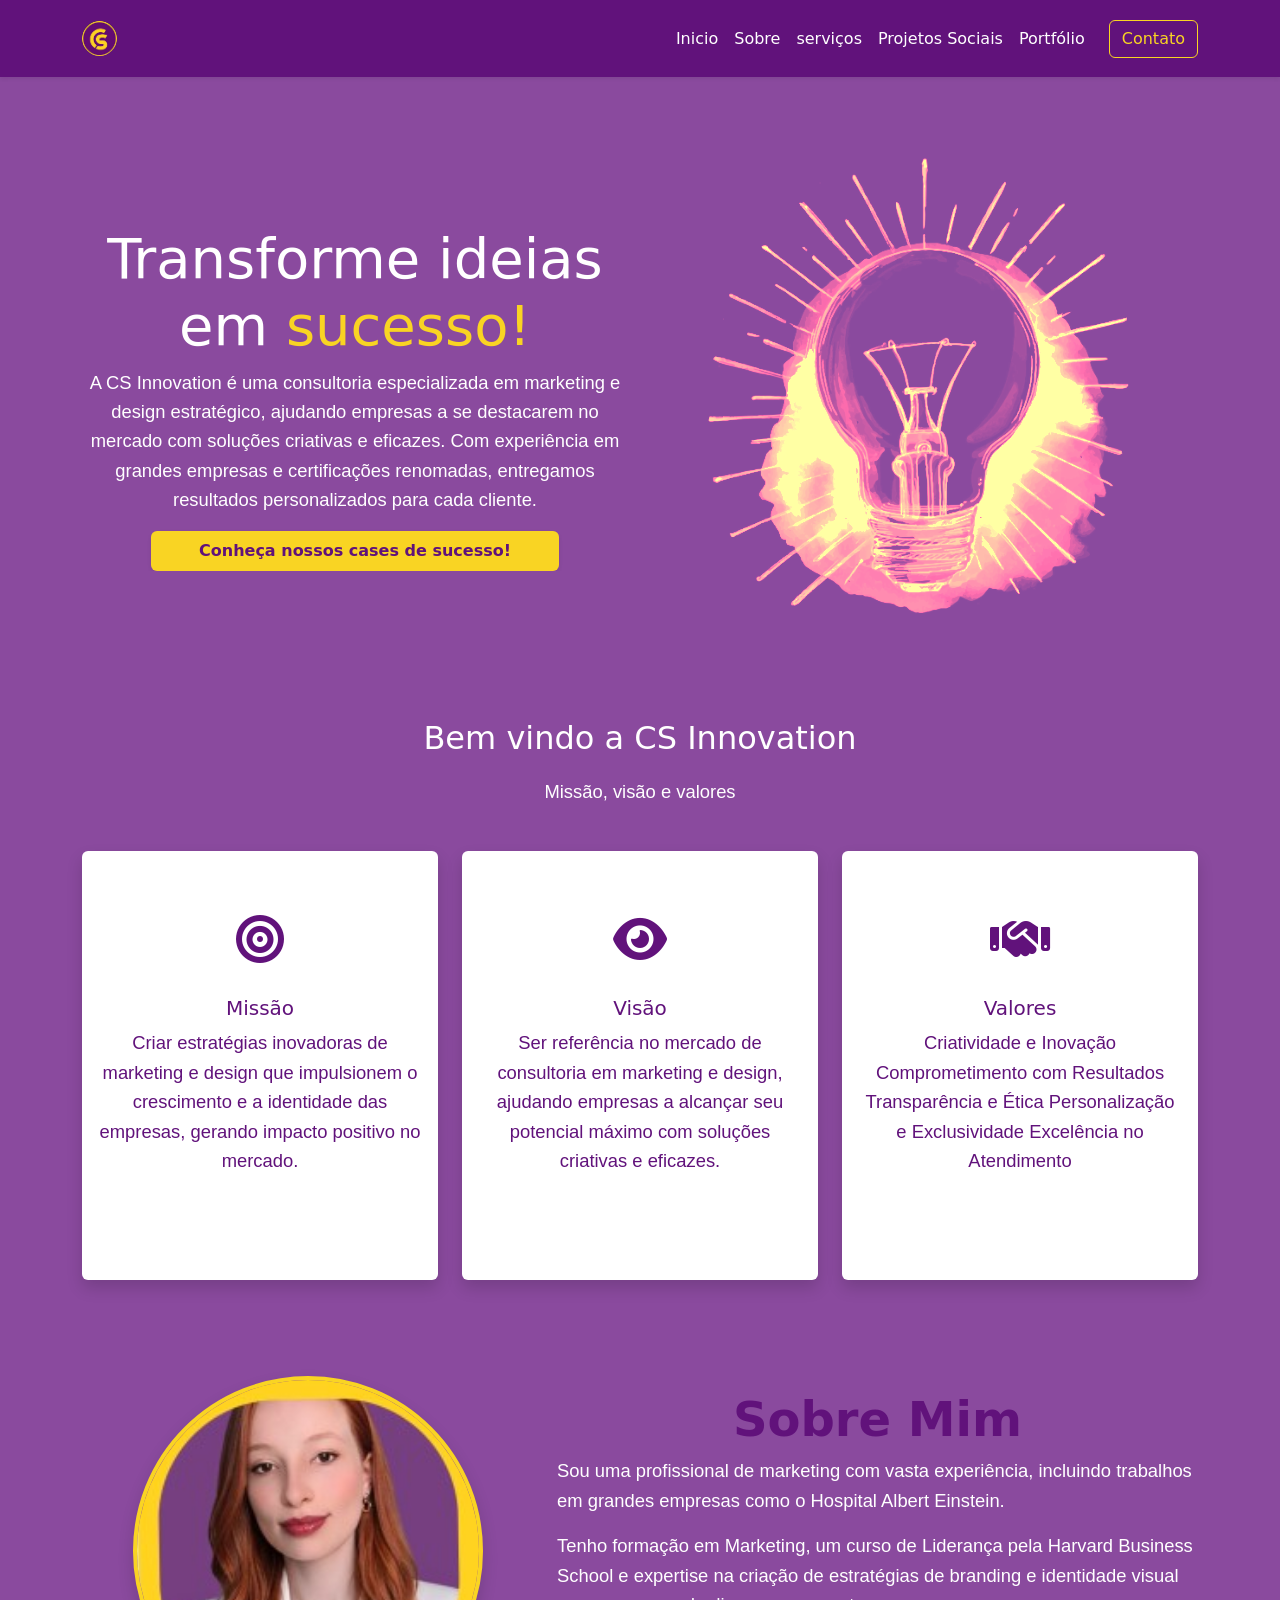
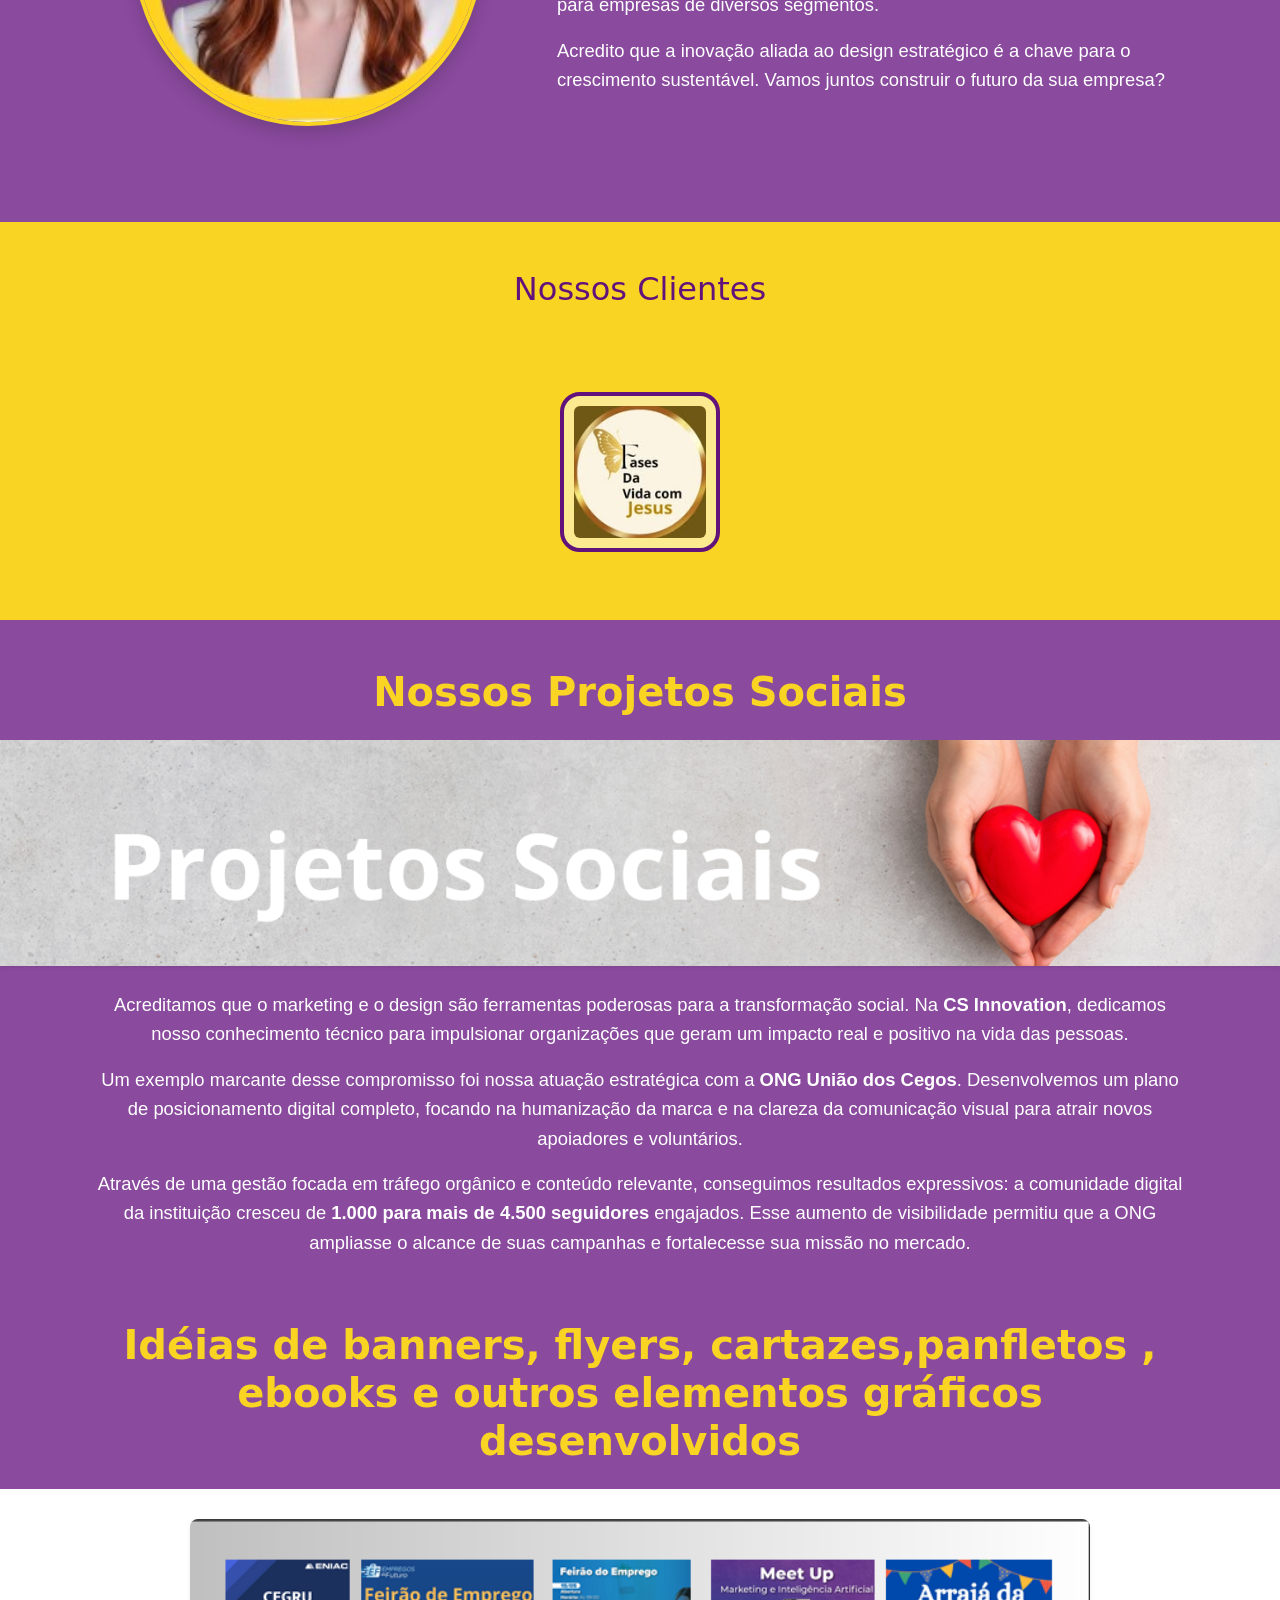
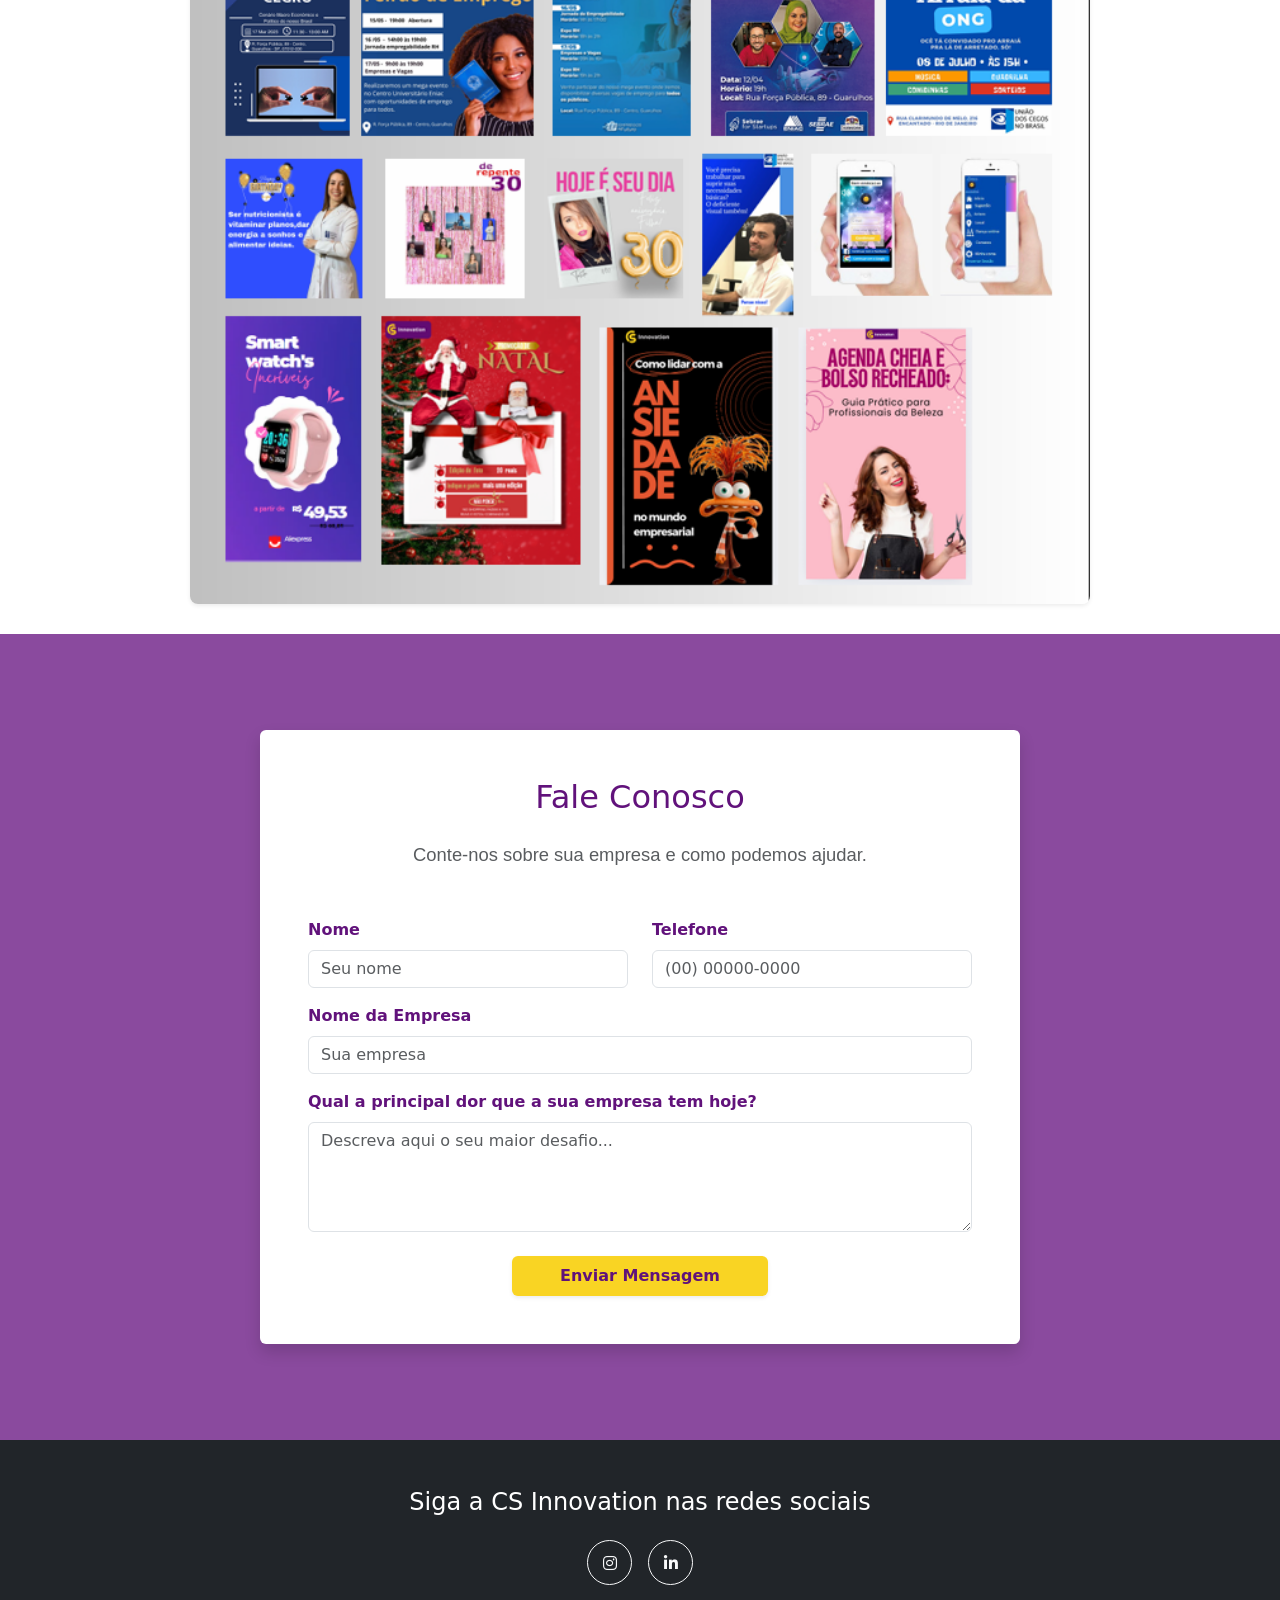
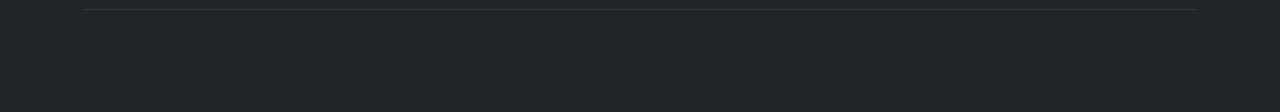
==== index.html @ ba91995a "Add files via upload" ====
<!DOCTYPE html>
<html lang="pt-br">
<head>
    <!-- Configurações básicas e importação de fontes/estilos -->
    <meta charset="UTF-8">
    <meta name="viewport" content="width=device-width, initial-scale=1.0">
    <title>Document</title>

    <!-- Bibliotecas externas: Font Awesome e Bootstrap -->
    <link rel="stylesheet" href="https://cdnjs.cloudflare.com/ajax/libs/font-awesome/6.4.2/css/all.min.css">
    <link href="https://cdn.jsdelivr.net/npm/bootstrap@5.0.2/dist/css/bootstrap.min.css" rel="stylesheet" >
    <!-- Arquivo de estilos personalizado -->
    <link rel="stylesheet" href="CSS/style.css">
</head>
<body>
    
    <!-- Cabeçalho: Menu de Navegação -->
    <nav class="navbar navbar-expand-lg p-3 shadow-sm mb-5">
        <div class="container">
            <!-- Logotipo da empresa -->
            <a href="#" class="navbar-brand">
                <img src="img/CS.jpg" alt="logo" height="35"> 
            </a>

             <!-- Botão de expandir menu no mobile (ícone hamburguer) -->
             <button class="navbar-toggler shadow-none" type="button"
                data-bs-toggle="collapse" data-bs-target="#navbarNav"
                aria-controls="navbarNav" aria-expanded="false"> 
                <span class="navbar-toggler-icon"></span>
            </button>

            <!-- Links e botões internos da navbar -->
            <div class="collapse navbar-collapse" id="navbarNav">
                <ul class="navbar-nav ms-auto menu-principal text-center">
                    <li class="nav-item"> 
                        <a class="nav-link" href="#inicio">Inicio</a>
                    </li>

                    <li class="nav-item"> 
                        <a class="nav-link" href="#sobre">Sobre</a>
                    </li>

                    <li class="nav-item"> 
                        <a class="nav-link" href="#servicos">serviços</a>
                    </li>

                    <li class="nav-item"> 
                        <a class="nav-link" href="#projetos">Projetos Sociais</a>
                    </li>

                    <li class="nav-item"> 
                        <a class="nav-link" href="#criativos">Portfólio</a>
                    </li>
                </ul>

                <!-- Link de contato atualizado para apontar para a nova seção -->
                <a href="#contato" class="btn btn-contact text-decoration-none">
                    Contato
                </a>

            </div>


        </div>

    </nav>
    
    <!-- Seção Principal (Hero/Slideshow) -->
    <div id="inicio" class="container slideshow mb-5">
        <div class="row row-cols-1 row-cols-md-2 align-items-center">
            
            <!-- Lado Esquerdo: Textos e Chamada (CTA) -->
            <div class="col overflow-hidden">
                <span class="d-block w-100 h-50">
                    <!-- Centralizando o título principal no desktop -->
                    <h2 class="display-4 text-center">Transforme ideias em 
                        <span class="text-sucess"><b>sucesso</b>!</span></h2>
                </span>

            <span class="d-block w-100 h-50">
                <!-- Descrição da empresa -->
                <p>
                    A CS Innovation é uma consultoria especializada em marketing e design estratégico, ajudando empresas a
                    se destacarem no mercado com soluções criativas e eficazes. Com experiência em 
                    grandes empresas e certificações renomadas, entregamos resultados personalizados para cada cliente.
                </p>

                <!-- Botão de ação ajustado em tamanho e vinculado à seção de clientes/cases -->
                <a href="#clientes" class="btn btn-cases px-5 py-2 shadow-sm text-decoration-none">
                    Conheça nossos cases de sucesso!
                </a>                
            </span>
        </div>

        <!-- Lado Direito: Imagem de Destaque -->
        <div class="col">
            <img src="img/7946.jpg" alt="lampada" class="img-fluid img-hero">
        </div>

        </div>

    </div>

    <div id="servicos" class="container services">
        <h2 class="text-center my-4 mt-5">Bem vindo a CS Innovation</h2>
        <p class="display-6 text-center mb-5">
            Missão, visão e valores
        </p>

         <!-- Seção missão, visão valores -->
        <div class="row row-cols-1 row-cols-md-3 g-4">
        <div class="col">
                <div class="card h-100 border-0 shadow py-5">
                    <div class="text-center p-3">
                        <i class="fas fa-bullseye fa-3x text-brand-purple"></i> <!-- Ícone para Missão -->
                    </div>
                    <div class="card-body">
                        <h5 class="card-title text-center">Missão</h5>
                        <p class="card-text text-center">Criar estratégias inovadoras de marketing 
                            e design que impulsionem o crescimento e a identidade das empresas,
                             gerando impacto positivo no mercado.
                        </p>
                        <br>
                        

                </div>
            </div>            
        </div>
        <div class="col">
                <div class="card h-100 border-0 shadow py-5">
                    <div class="text-center p-3">
                        <i class="fas fa-eye fa-3x text-brand-purple"></i> <!-- Ícone para Visão -->
                    </div>
                    <div class="card-body">
                        <h5 class="card-title text-center">Visão</h5>
                        <p class="card-text text-center">Ser referência no mercado de consultoria em marketing e design,
                             ajudando empresas a alcançar seu potencial máximo com soluções criativas e eficazes.
                        </p>

                </div>
            </div>            
        </div>
        <div class="col">
                <div class="card h-100 border-0 shadow py-5">
                    <div class="text-center p-3">
                        <i class="fas fa-handshake fa-3x text-brand-purple"></i> <!-- Ícone para Valores -->
                    </div>
                    <div class="card-body">
                        <h5 class="card-title text-center">Valores</h5>
                        <p class="card-text text-center">Criatividade e Inovação
                             Comprometimento com Resultados 
                            Transparência e Ética 
                            Personalização e Exclusividade Excelência no Atendimento
                        </p>

                </div>
            </div>
        </div>
        </div> <!-- Fechamento correto da row de serviços -->
    </div> <!-- Fechamento correto do container de serviços -->

    <!-- Seção Sobre Mim: Apresentação da fundadora antes do carrossel -->
    <div id="sobre" class="container my-5 py-5">
        <div class="row align-items-center">
            <div class="col-md-5 text-center mb-4 mb-md-0">
                <!-- Foto com borda arredondada e amarela conforme identidade visual -->
                <img src="img/cassi.png" alt="Fundadora" class="img-fluid rounded-circle border border-4 border-brand-yellow shadow" style="width: 350px; height: 350px; object-fit: cover;">
            </div>
            <div class="col-md-7">
                <!-- Centralizando o título da seção Sobre Mim -->
                <h2 class="text-brand-purple display-5 fw-bold text-center">Sobre Mim</h2>
                <p>
                    Sou uma profissional de marketing com vasta
                    experiência, incluindo trabalhos em grandes
                    empresas como o Hospital Albert Einstein.
                </p>
                <p>
                    Tenho formação em Marketing, um curso de Liderança pela
                    Harvard Business School e expertise na criação de
                    estratégias de branding e identidade visual para
                    empresas de diversos segmentos.

                </p>
                <p>
                    Acredito que a inovação aliada ao design estratégico é a chave para o crescimento sustentável. 
                    Vamos juntos construir o futuro da sua empresa?
                </p>
            </div>
        </div>
    </div>

        <!-- Adicionado ID 'clientes' para permitir a ancoragem vinda do botão hero -->
        <div id="clientes" class="container-fluid bg-brand-yellow my-5 p-5">
            <div class="container companies">  
                <h2 class=" text-center text-brand-purple mb-5 pb-3">Nossos Clientes
                </h2>

                <div class="imagens">
                    <div class="img-item">
                        <img src="img/skygames.png" alt="Sky Games" class="mx-auto d-block"> 
                    </div>

                <div class="img-item">
                        <img src="img/fvj.png" alt="Fases da vida com Jesus" class="mx-auto d-block"> 
                    </div>

                <div class="img-item">
                        <img src="img/gw.png" alt="GW" class="mx-auto d-block"> 
                    </div>

                </div>

            </div>
        </div> <!-- Fechamento do container-fluid bg-primary -->

    <!-- Seção Projetos Sociais: Imagem centralizada ocupando toda a largura da seção -->
    <section id="projetos" class="container-fluid p-0 my-5">
        <!-- Adicionado text-center ao container para centralizar o título d-inline-block -->
        <div class="container text-center">
            <!-- Título centralizado em amarelo conforme identidade visual -->
            <h2 class="text-center text-sucess display-6 fw-bold mb-4">Nossos Projetos Sociais</h2>
        </div>
        <div class="w-100 overflow-hidden text-center">
            <!-- Espaço para inserir a imagem do projeto social -->
            <img src="img/social.png" alt="Impacto Social CS Innovation" class="full-width-img shadow-sm mb-4">
            
            <!-- Container para centralizar e dar margem ao texto expandido -->
            <div class="container px-4">
                <p>
                    Acreditamos que o marketing e o design são ferramentas poderosas para a transformação social. Na <strong>CS Innovation</strong>, dedicamos nosso conhecimento técnico para impulsionar organizações que geram um impacto real e positivo na vida das pessoas.
                </p>
                <p>
                    Um exemplo marcante desse compromisso foi nossa atuação estratégica com a <strong>ONG União dos Cegos</strong>. Desenvolvemos um plano de posicionamento digital completo, focando na humanização da marca e na clareza da comunicação visual para atrair novos apoiadores e voluntários.
                </p>
                <p>
                    Através de uma gestão focada em tráfego orgânico e conteúdo relevante, conseguimos resultados expressivos: a comunidade digital da instituição cresceu de <strong>1.000 para mais de 4.500 seguidores</strong> engajados. Esse aumento de visibilidade permitiu que a ONG ampliasse o alcance de suas campanhas e fortalecesse sua missão no mercado.
                </p>
            </div>
        </div>
    </section>

    <!-- Seção Materiais Criativos: Banners, Flyers e Ebooks em largura total -->
    <section id="criativos" class="container-fluid p-0 my-5">
        <!-- Alterado de text-end para text-center para centralizar o título da seção -->
        <div class="container text-center">
            <!-- Removido o fundo e alterada a cor das letras para amarelo da marca -->
            <h4 class="text-center text-sucess display-6 fw-bold mb-4">
                Idéias de banners, flyers, cartazes,panfletos , ebooks e outros elementos gráficos desenvolvidos

            </h4>
        </div>
        <!-- Container com fundo colorido para harmonizar com a imagem reduzida -->
        <div class="flyer-section-bg">
            <div class="container text-center">
                <!-- Imagem com classe específica para controle de qualidade -->
                <img src="img/flyers.png" alt="Nossas criações de design" class="img-flyer shadow-sm">
            </div>
        </div>
    </section>


    <!-- Seção de Contato: Formulário para diagnóstico da empresa -->
    <div id="contato" class="container my-5 py-5">
        <div class="row justify-content-center">
            <div class="col-md-8 bg-white p-5 rounded shadow">
                <h2 class="text-center text-brand-purple mb-4">Fale Conosco</h2>
                <p class="text-center text-muted mb-5">Conte-nos sobre sua empresa e como podemos ajudar.</p>
                <form id="contactForm">
                    <div class="row mb-3">
                        <div class="col-md-6">
                            <label class="form-label text-brand-purple fw-bold">Nome</label>
                            <input type="text" id="nome" class="form-control" placeholder="Seu nome" required>
                        </div>
                        <div class="col-md-6">
                            <label class="form-label text-brand-purple fw-bold">Telefone</label>
                            <input type="tel" id="telefone" class="form-control" placeholder="(00) 00000-0000" required>
                        </div>
                    </div>
                    <div class="mb-3">
                        <label class="form-label text-brand-purple fw-bold">Nome da Empresa</label>
                        <input type="text" id="empresa" class="form-control" placeholder="Sua empresa" required>
                    </div>
                    <div class="mb-4">
                        <label class="form-label text-brand-purple fw-bold">Qual a principal dor que a sua empresa tem hoje?</label>
                        <textarea id="dor" class="form-control" rows="4" placeholder="Descreva aqui o seu maior desafio..."></textarea>
                    </div>
                    <div class="text-center">
                        <button type="submit" class="btn btn-cases px-5 py-2 shadow-sm">Enviar Mensagem</button>
                    </div>
                </form>
            </div>
        </div>
    </div>

    <!-- Rodapé: fundo preto, letras brancas e botões sociais -->
    <footer class="bg-dark text-white py-5">
        <div class="container text-center">
            <h4 class="mb-4">Siga a CS Innovation nas redes sociais</h4>
            <div class="d-flex justify-content-center gap-3 mb-4">
                <!-- Botões sociais: Instagram, Facebook e LinkedIn -->
                <a href="https://www.instagram.com/csinnovation_/" class="btn btn-outline-light rounded-circle social-btn"><i class="fab fa-instagram"></i></a>
                <a href="https://www.linkedin.com/company/cs-innovation/posts/?feedView=all" class="btn btn-outline-light rounded-circle social-btn"><i class="fab fa-linkedin-in"></i></a>
            </div>
            <hr class="my-4 border-secondary">
            <p class="mb-0 text-muted small">&copy; 2024 CS Innovation. Todos os direitos reservados.</p>
        </div>
    </footer>


    <!-- Importação de scripts JavaScript -->
    <script src="jquery.js"> </script>
    <script src="https://cdn.jsdelivr.net/npm/bootstrap@5.0.2/dist/js/bootstrap.bundle.min.js" ></script>
    <script src="Scripts/script.js"></script>
</body>
</html>
---- CSS/style.css ----
.slideshow .col:first-child>span >*{
    opacity: 0;
}

.slideshow .col:first-child>span:first-child>*{
    animation: fadeText .5s ease 0.3s forwards;
}

.slideshow .col:first-child>span:nth-child(2)>*{
    animation: fadeText .5s ease 1.2s forwards;
}

.slideshow .col:first-child>span{
    position: relative;
    overflow: hidden;
    text-align: center;
}

.slideshow .col:first-child > span:first-child::before{
    animation: flash 1s ease 0s forwards;
}

.slideshow .col:first-child > span:nth-child(2)::before{
    animation: flash 1s ease 1s forwards;
}

.slideshow .col:first-child > span::before{
    content: "";
    width: 100%;
    height: 91px;
    position: absolute;
    top: 0;
    left: 0;
    z-index: 1;
    }

    .slideshow .col:last-child img{
        position: relative;
        top: 0;
        animation: pong 10s ease-in-out 0s infinite;
    }

@keyframes fadeText {
    0%{
        opacity: 0;
    }
    100%{
        opacity: 1;
    }
}

@keyframes flash {
    0%{
        background:#f9d423;
        top: -100px;
        
    }
    100%{
        background: #f9d423;
        top: 210px;
        opacity: 0;
    }
}

@keyframes pong {
    0%{top: 0;}
    50%{top: 20px;}
    100%{top: 0;}
}



/* Configuração da barra de navegação */
nav.navbar {
    background-color: #61127b; /* Roxo da logo */
}

/* Estilo global da página */
body {
    background-color: #8a4a9e; /* Roxo mais claro que o da logo */
    color: #ffffff; /* Textos em branco */
}

/* Arredondamento da logo para esconder cantos do JPG */
.navbar-brand img {
    border-radius: 50%;
}

/* Estilo do botão de expandir no mobile */
.navbar-toggler {
    border: 1px solid #f9d423;
}

/* Troca da cor do ícone hamburguer para amarelo via SVG */
.navbar-toggler-icon {
    background-image: url("data:image/svg+xml,%3csvg xmlns='http://www.w3.org/2000/svg' viewBox='0 0 30 30'%3e%3cpath stroke='%23f9d423' stroke-linecap='round' stroke-miterlimit='10' stroke-width='2' d='M4 7h22M4 15h22M4 23h22'/%3e%3c/svg%3e");
}

/* Links do menu */
.navbar-nav .nav-link {
    color: #ffffff;
    transition: color 0.3s ease;
}

/* Hover nos links do menu */
.navbar-nav .nav-link:hover {
    color: #f9d423;
}

/* Classe para destacar a palavra 'sucesso' em amarelo */
.text-sucess {
    color: #f9d423 !important; /* Amarelo da identidade visual */
}

/* Botão de contato da navbar */
.navbar .btn-contact {
    display: block; 
    width: fit-content; 
    margin: 1rem auto; /* Centraliza no mobile */
    color: #f9d423;
    border: 1px solid #f9d423;
    background-color: transparent;
}

/* Remove contorno preto/azul ao clicar nos botões */
.navbar .btn-contact:focus,
.navbar .btn-contact:active,
.navbar-toggler:focus {
    box-shadow: none;
    outline: none;
}

/* Efeito hover no botão de contato */
.navbar .btn-contact:hover {
    background-color: #f9d423;
    color: #61127b;
}

/* Botão da seção de cases */
.btn-cases {
    background-color: #f9d423;
    color: #60127a;
    border: none;
    font-weight: 600;
    transition: all 0.3s ease;
}

/* Hover no botão de cases */
.btn-cases:hover {
    background-color: #60127a;
    color: #f9d423;
}

/* Imagem da lâmpada: filtros para mudar de preto para amarelo e remover fundo */
.img-hero {
    max-width: 100%;
    height: auto;
    mix-blend-mode: screen; /* Faz o novo fundo preto desaparecer */
    filter: invert(1) sepia(1) saturate(20) hue-rotate(345deg) brightness(1.2); /* Transforma preto em amarelo */
}

.companies .imagens {
    position: relative;
    height: 200px; /* Altura aumentada para logos maiores */
    overflow: hidden;
    display: flex;
    justify-content: center;
    align-items: center;
}

/* Animações de Transição */
@keyframes slideInLeft {
    from { transform: translateX(-100%); opacity: 0; }
    to { transform: translateX(0); opacity: 1; }
}

@keyframes slideOutRight {
    from { transform: translateX(0); opacity: 1; }
    to { transform: translateX(100%); opacity: 0; }
}

.animate-in {
    animation: slideInLeft 0.6s ease forwards;
}

.animate-out {
    animation: slideOutRight 0.6s ease forwards;
}

/* Regras para telas maiores (Desktop) */
@media(min-width: 64rem){
    .menu-principal li{
        position: relative;
    }

    /* Efeito de sublinhado amarelo no hover dos itens do menu */
    .menu-principal li:hover::before{
        content: "";
        width: 80%;
        transition: .2s all ease;
        border-color: #f9d423; /* Sublinhado amarelo */
    }

    /* Estrutura base do sublinhado (invisível por padrão) */
    .menu-principal li::before {
        content:"" ;
        position: absolute;
        bottom: 5px;
        z-index: 1;
        width: 0;
        border : 2px solid transparent;
        left: 0;
        right: 0;
        border-radius :119px;
        transition: .2s all ease;
        margin: 0 auto;
    }

    /* Alinhamento do botão de contato para a direita em telas grandes */
    .navbar .btn-contact {
        margin: 0 0 0 1rem;
    }

    .slideshow .col:first-child>span{
        /* Garante que o título e texto do slideshow permaneçam centralizados em telas grandes */
        text-align: center;
    }

}

/* Ajuste da cor do texto nos cards de Missão, Visão e Valores */
.services .card {
    color: #61127b;
}

/* Garante que as logos tenham o mesmo tamanho e fiquem centralizadas */
.companies img {
    height: 160px; /* Aumentado de 110px para 160px */
    width: auto;
    max-width: 350px; /* Aumentado para manter a proporção de logos largas */
    object-fit: contain;
    margin: 0 auto;
    border: 4px solid #61127b; /* Contorno roxo */
    border-radius: 20px; /* Bordas arredondadas */
    padding: 10px;
    background-color: rgba(255, 255, 255, 0.5); /* Fundo leve para destacar no amarelo */
}

.img-item {
    position: absolute;
    width: 100%;
    height: 100%;
    display: none;
    justify-content: center;
    align-items: center;
    outline: none; /* Remove a borda de foco ao clicar */
}

/* Classes customizadas para a identidade visual */
.bg-brand-yellow {
    background-color: #f9d423 !important;
}

.text-brand-purple {
    color: #61127b !important;
}

/* Borda amarela personalizada para manter a identidade visual em elementos de destaque */
.border-brand-yellow {
    border-color: #f9d423 !important;
}

/* Estilização de foco nos inputs do formulário para usar o roxo da marca */
.form-control:focus {
    border-color: #61127b;
    box-shadow: 0 0 0 0.25rem rgba(97, 18, 123, 0.25);
}

/* Botões de redes sociais no rodapé: formato circular e transição suave */
.social-btn {
    width: 45px;
    height: 45px;
    display: inline-flex;
    align-items: center;
    justify-content: center;
    transition: all 0.3s ease;
}

/* Efeito hover nos botões sociais trocando as cores para o amarelo da marca */
.social-btn:hover {
    background-color: #f9d423;
    color: #61127b !important;
    border-color: #f9d423;
}

/* Ajuste para garantir que as imagens de largura total não criem rolagem horizontal indesejada */
.full-width-img {
    width: 100%;
    height: auto;
    display: block;
}

/* Padronização global de parágrafos para garantir consistência visual */
p {
    font-size: 1.15rem !important; /* Tamanho único para todos os textos */
    line-height: 1.6;
    font-family: 'Segoe UI', Tahoma, Geneva, Verdana, sans-serif;
}

/* Seção de portfólio de criativos com fundo para disfarçar o tamanho da imagem */
.flyer-section-bg {
    background-color: #ffffff; /* Cor de fundo para combinar com o fundo do design dos flyers */
    padding: 30px 0;
    width: 100%;
    display: flex;
    justify-content: center;
}

/* Estilo para a imagem de flyers: menor para manter a densidade de pixels e qualidade */
.img-flyer {
    max-width: 900px; /* Limita a largura para não perder nitidez */
    width: 95%;
    height: auto;
    border-radius: 8px;
}
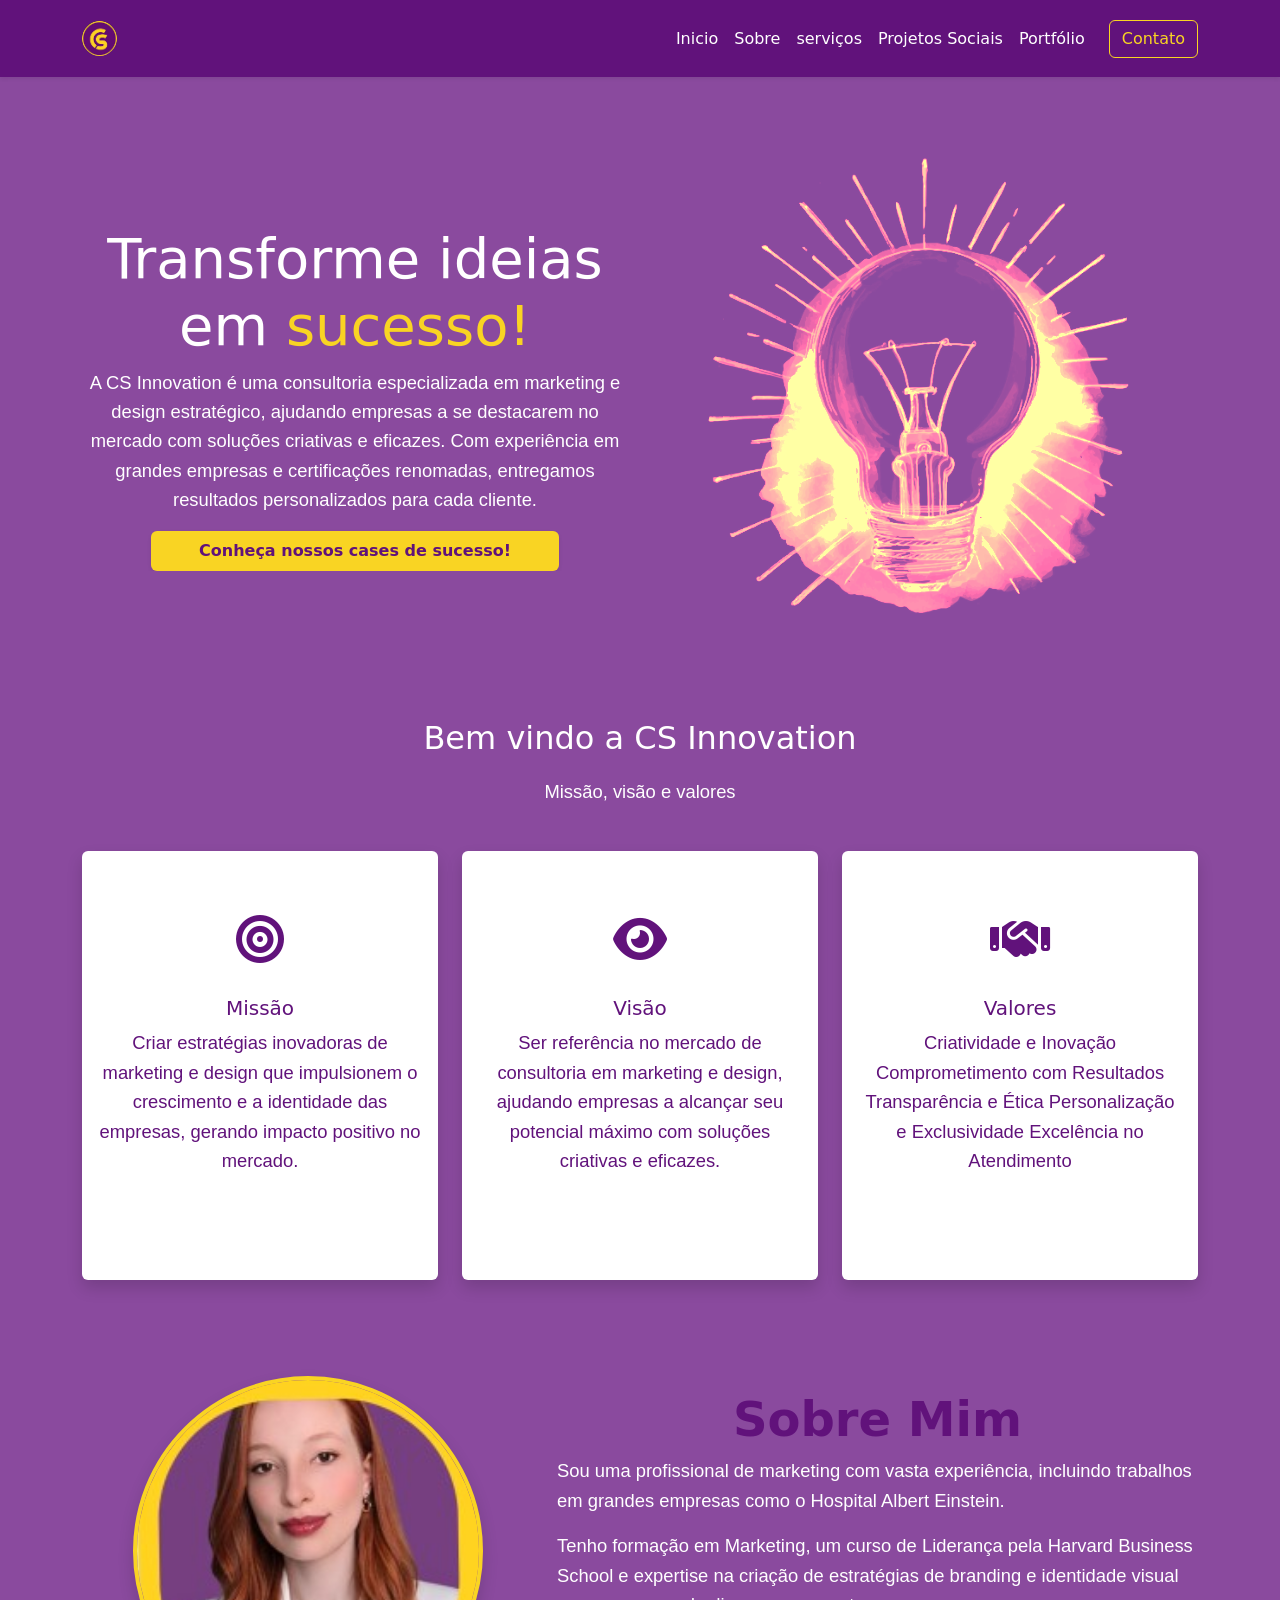
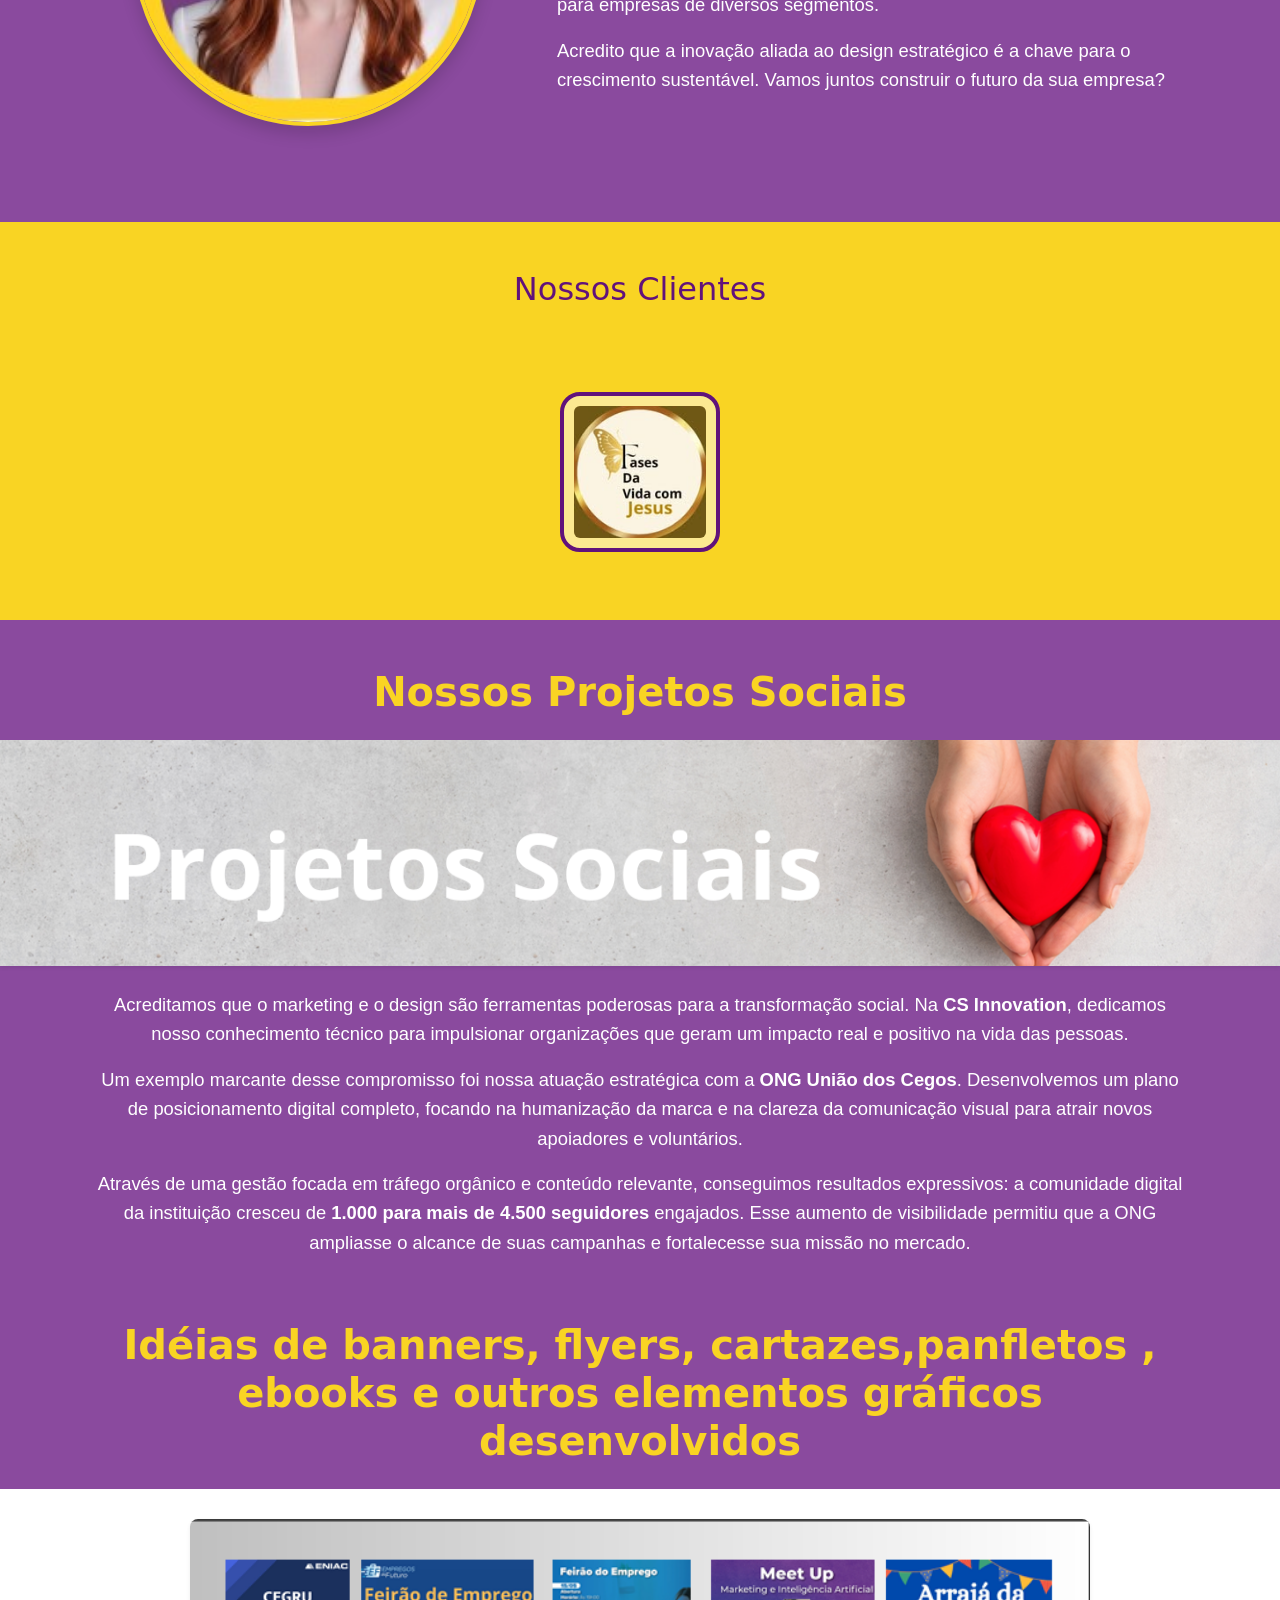
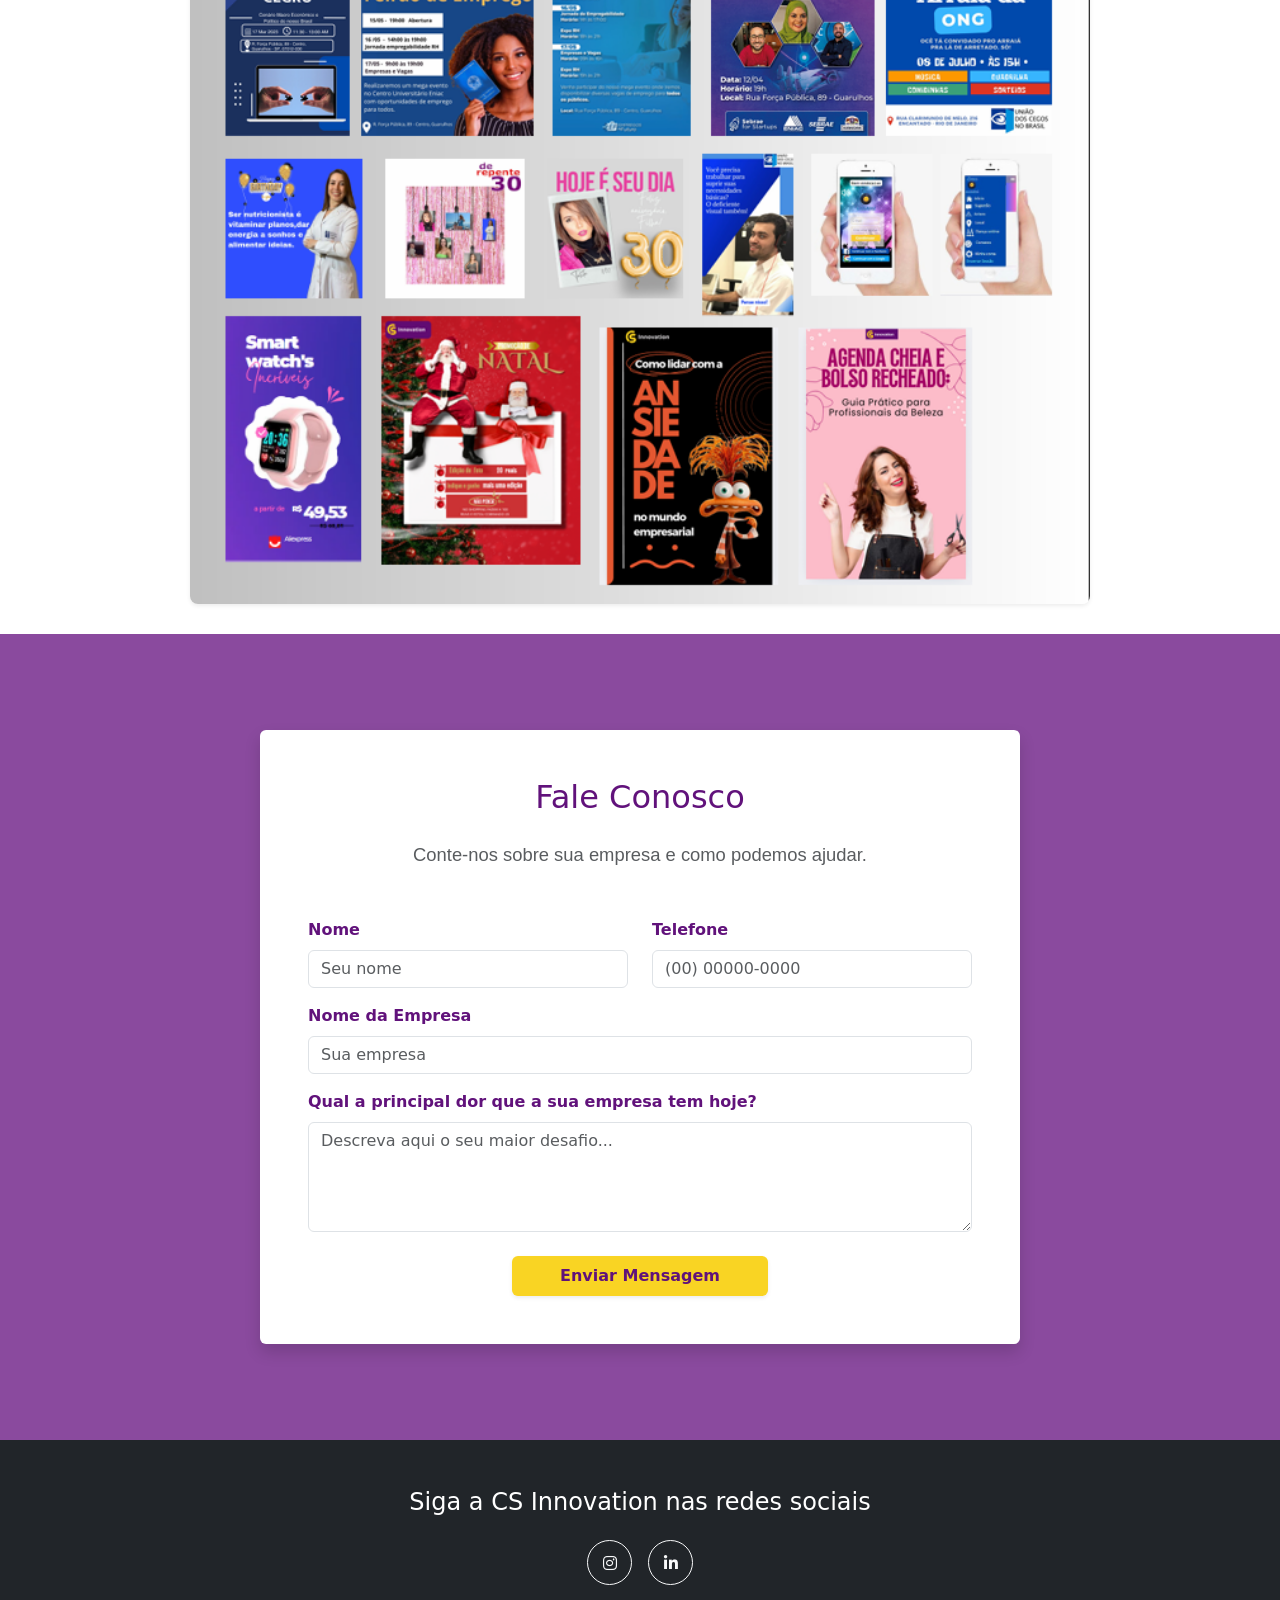
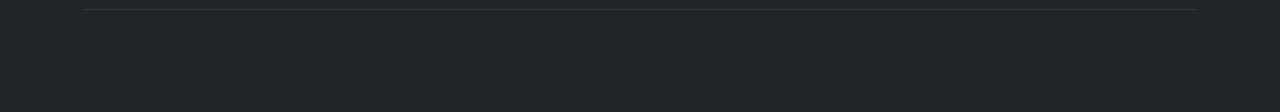
==== commit 2af4660b: "Revise index.html for CS Innovation branding Updated the content and structure of the index.html fil" ====
--- a/index.html
+++ b/index.html
@@ -4,7 +4,7 @@
     <!-- Configurações básicas e importação de fontes/estilos -->
     <meta charset="UTF-8">
     <meta name="viewport" content="width=device-width, initial-scale=1.0">
-    <title>Document</title>
+    <title>CS Innovation</title>
 
     <!-- Bibliotecas externas: Font Awesome e Bootstrap -->
     <link rel="stylesheet" href="https://cdnjs.cloudflare.com/ajax/libs/font-awesome/6.4.2/css/all.min.css">
@@ -312,4 +312,4 @@
     <script src="https://cdn.jsdelivr.net/npm/bootstrap@5.0.2/dist/js/bootstrap.bundle.min.js" ></script>
     <script src="Scripts/script.js"></script>
 </body>
-</html>+</html>
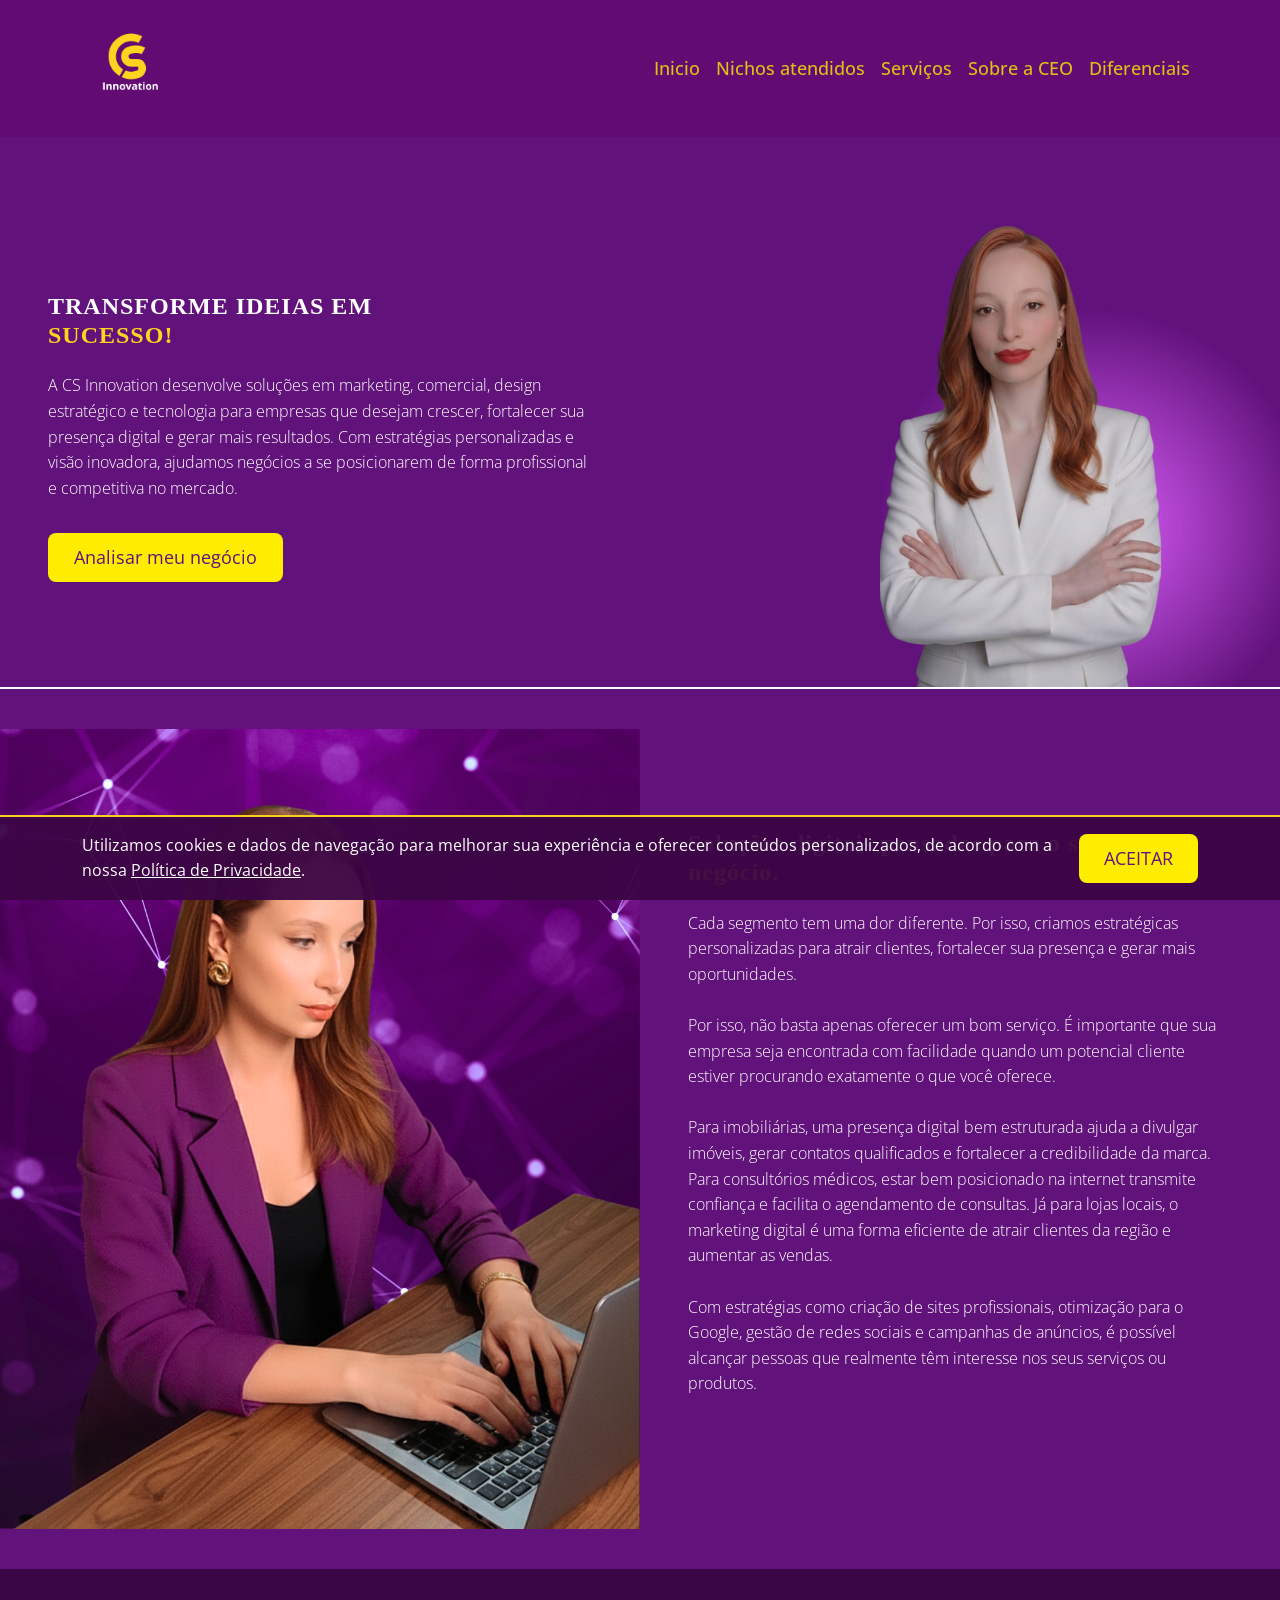
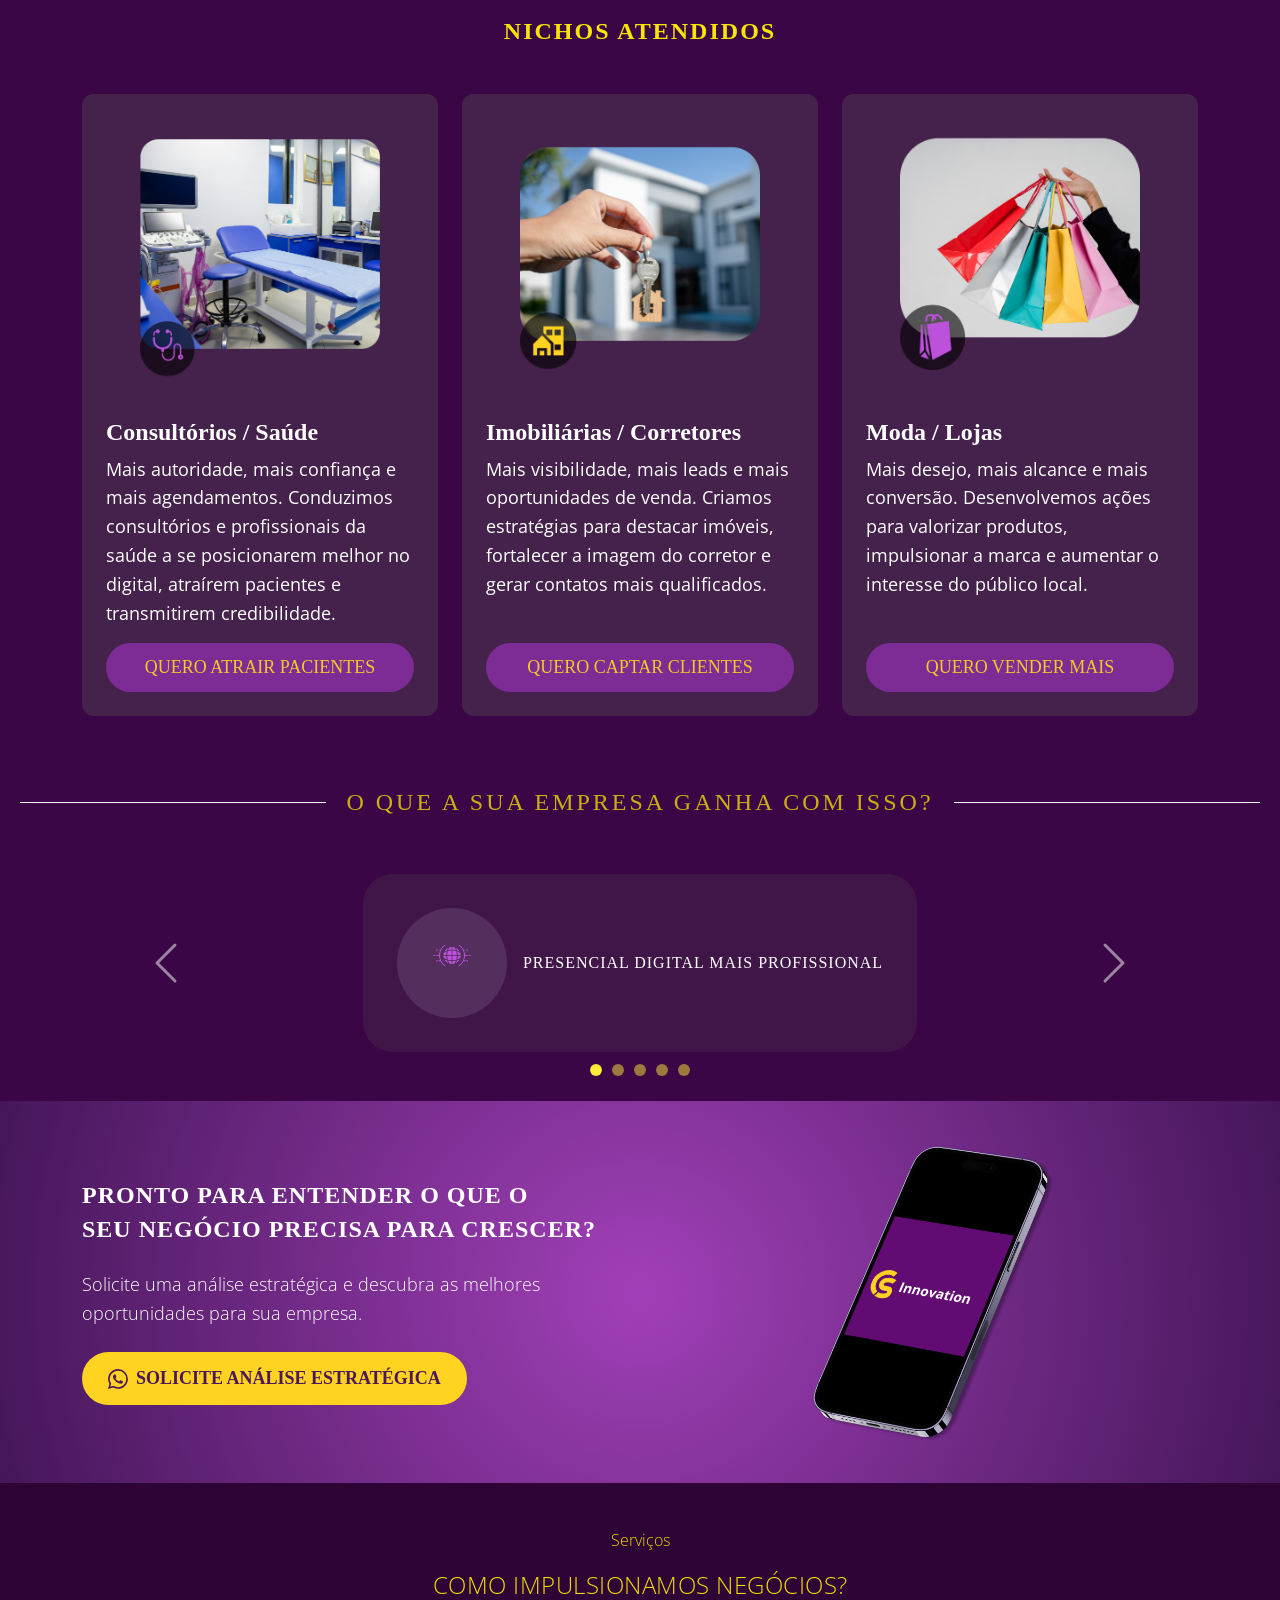
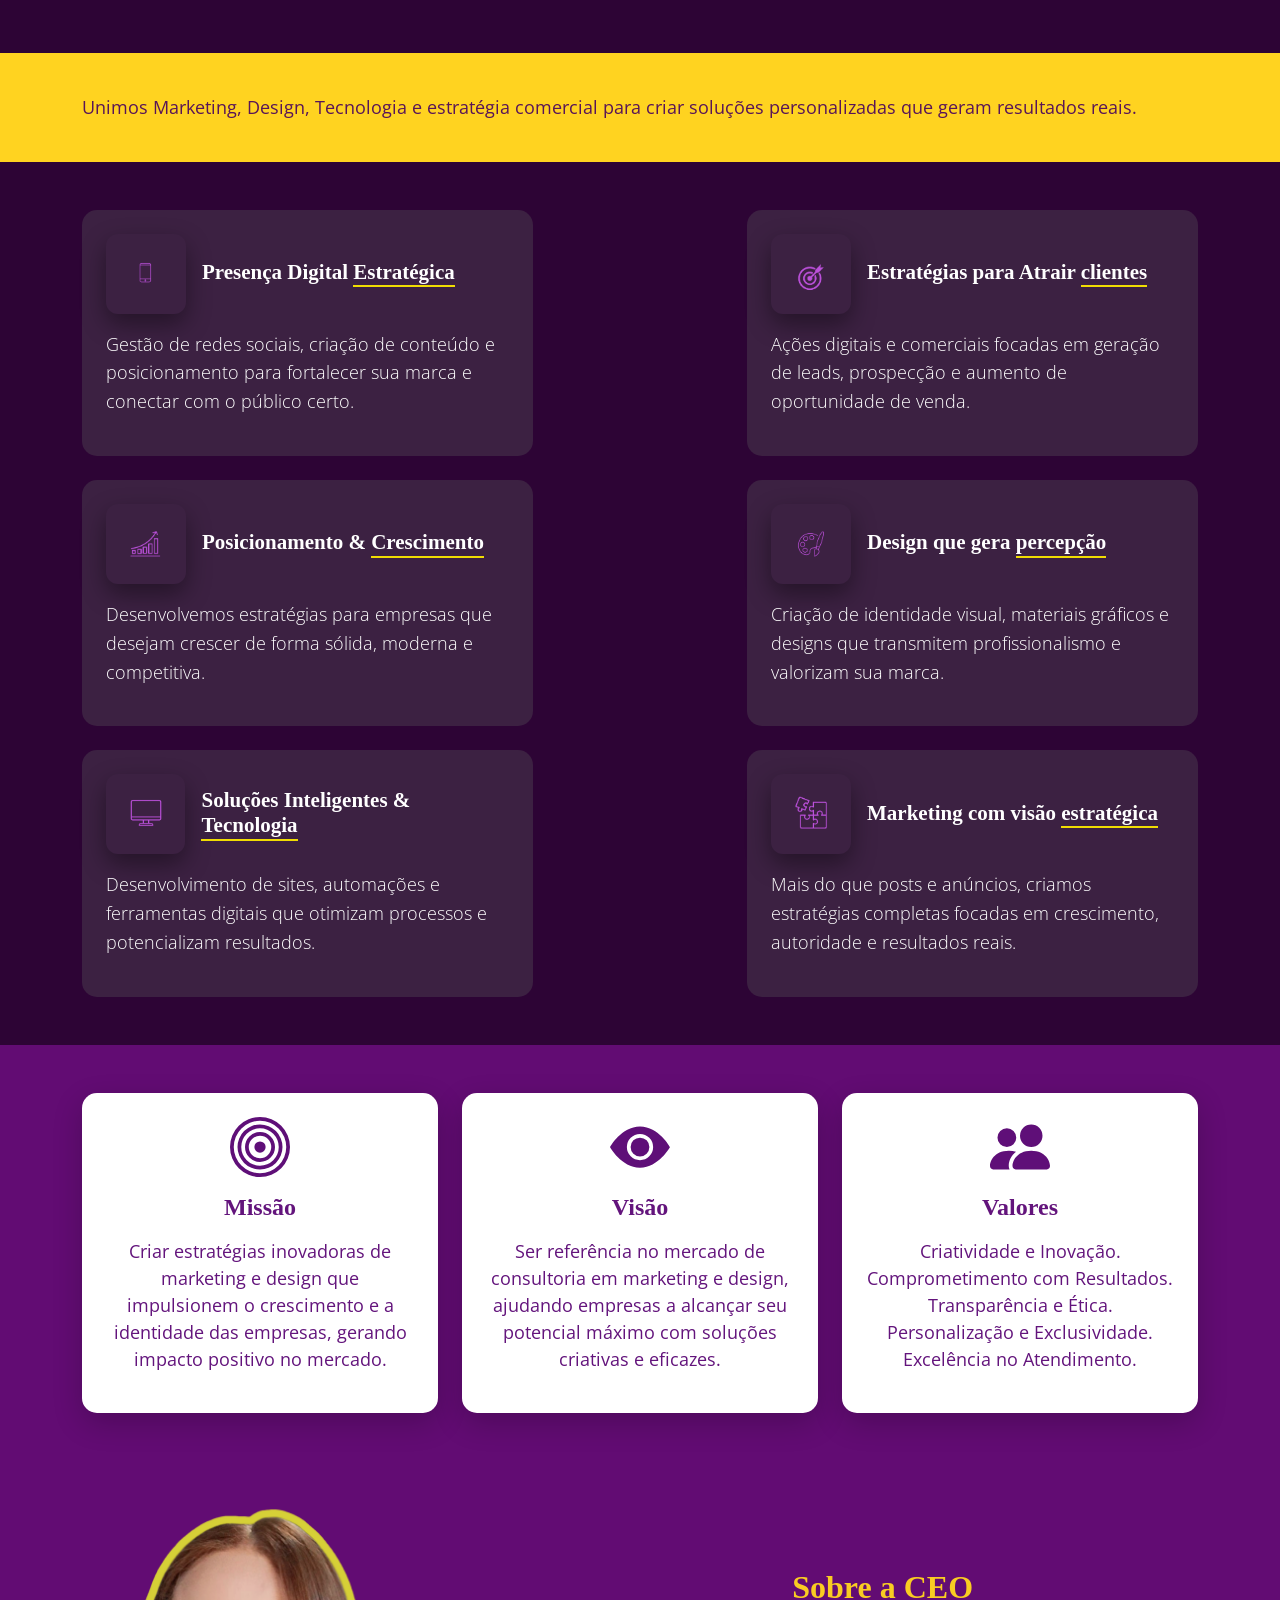
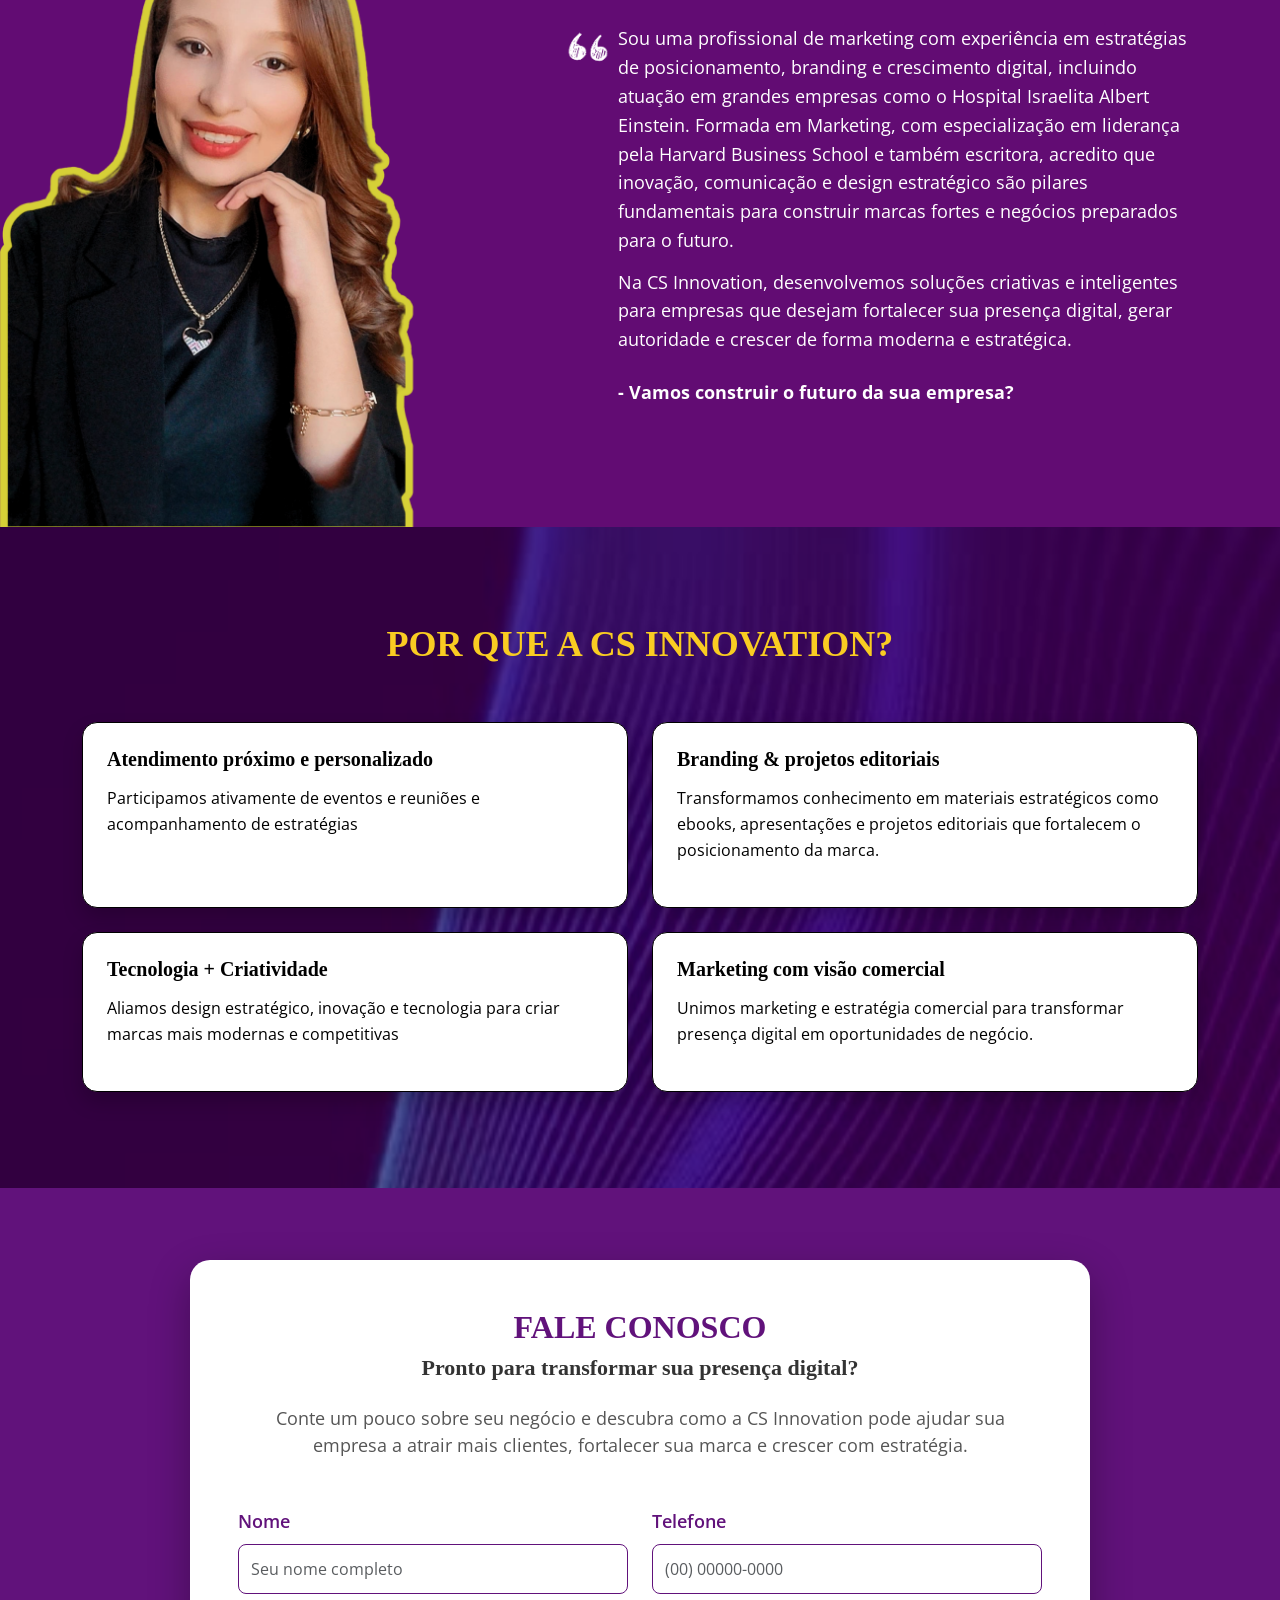
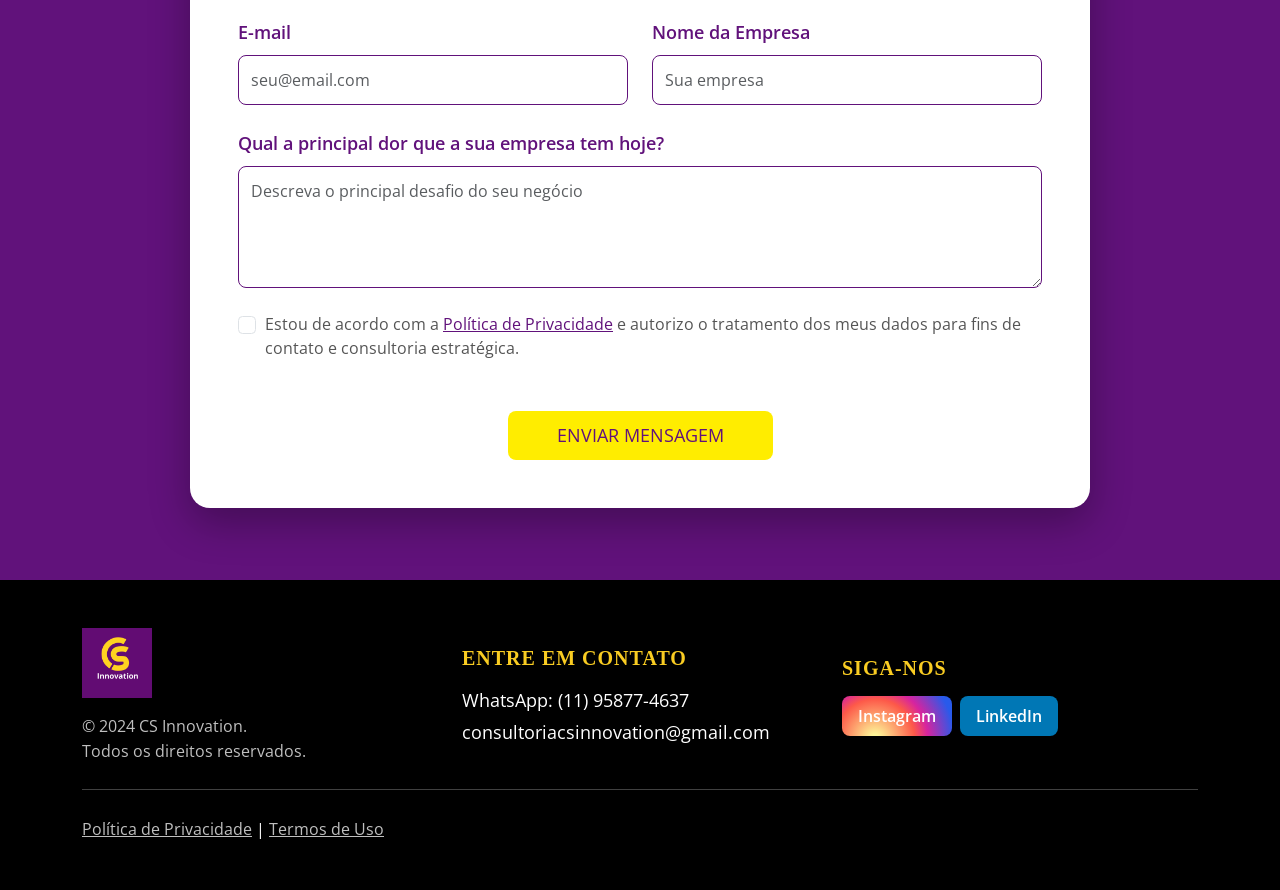
==== commit 8a959901: "Add files via upload site atualizado" ====
--- a/index.html
+++ b/index.html
@@ -1,315 +1,616 @@
 <!DOCTYPE html>
 <html lang="pt-br">
 <head>
-    <!-- Configurações básicas e importação de fontes/estilos -->
     <meta charset="UTF-8">
     <meta name="viewport" content="width=device-width, initial-scale=1.0">
-    <title>CS Innovation</title>
-
-    <!-- Bibliotecas externas: Font Awesome e Bootstrap -->
-    <link rel="stylesheet" href="https://cdnjs.cloudflare.com/ajax/libs/font-awesome/6.4.2/css/all.min.css">
-    <link href="https://cdn.jsdelivr.net/npm/bootstrap@5.0.2/dist/css/bootstrap.min.css" rel="stylesheet" >
-    <!-- Arquivo de estilos personalizado -->
-    <link rel="stylesheet" href="CSS/style.css">
+    <title>CS Innovation | Marketing Digital e Design em Arujá - Médicos, Imobiliárias e Lojas</title>
+    <meta name="description" content="Agência de marketing digital em Arujá especializada em consultórios médicos, imobiliárias e lojas locais. Estratégias de design, tráfego pago e posicionamento para atrair clientes.">
+    <meta name="keywords" content="marketing digital aruja, design estrategico aruja, marketing para medicos aruja, marketing imobiliario aruja, propaganda para lojas aruja">
+    <meta name="author" content="CS Innovation">
+    
+    <!-- Open Graph (Redes Sociais) -->
+    <meta property="og:title" content="CS Innovation | Marketing Digital e Design em Arujá">
+    <meta property="og:description" content="Transforme seu negócio em Arujá com marketing digital especializado para saúde, imobiliário e varejo.">
+    <meta property="og:type" content="website">
+    <meta property="og:url" content="https://cs-innovation-six.vercel.app">
+    <meta property="og:image" content="https://cs-innovation-six.vercel.app/img/logo CS .png">
+
+    <!-- Bibliotecas Externas: Bootstrap e Google Fonts -->
+    <link href="https://cdn.jsdelivr.net/npm/bootstrap@5.3.3/dist/css/bootstrap.min.css" rel="stylesheet">
+    <link rel="preconnect" href="https://fonts.googleapis.com">
+    <link rel="preconnect" href="https://fonts.gstatic.com" crossorigin>
+    <link href="https://fonts.googleapis.com/css2?family=Open+Sans:wght@300;400;500;600;700&display=swap" rel="stylesheet">
+    <link rel="stylesheet" href="style.css">
+
+    <!-- Schema.org para SEO Local -->
+    <script type="application/ld+json">
+    {
+      "@context": "https://schema.org",
+      "@type": "ProfessionalService",
+      "name": "CS Innovation",
+      "description": "Especialistas em marketing digital e design para médicos, imobiliárias e lojas em Arujá.",
+      "url": "https://cs-innovation-six.vercel.app",
+      "telephone": "+5511958774637",
+      "address": {
+        "@type": "PostalAddress",
+        "addressLocality": "Arujá",
+        "addressRegion": "SP",
+        "addressCountry": "BR"
+      }
+    }
+    </script>
 </head>
 <body>
-    
-    <!-- Cabeçalho: Menu de Navegação -->
-    <nav class="navbar navbar-expand-lg p-3 shadow-sm mb-5">
-        <div class="container">
-            <!-- Logotipo da empresa -->
-            <a href="#" class="navbar-brand">
-                <img src="img/CS.jpg" alt="logo" height="35"> 
-            </a>
-
-             <!-- Botão de expandir menu no mobile (ícone hamburguer) -->
-             <button class="navbar-toggler shadow-none" type="button"
-                data-bs-toggle="collapse" data-bs-target="#navbarNav"
-                aria-controls="navbarNav" aria-expanded="false"> 
-                <span class="navbar-toggler-icon"></span>
-            </button>
-
-            <!-- Links e botões internos da navbar -->
-            <div class="collapse navbar-collapse" id="navbarNav">
-                <ul class="navbar-nav ms-auto menu-principal text-center">
-                    <li class="nav-item"> 
-                        <a class="nav-link" href="#inicio">Inicio</a>
-                    </li>
-
-                    <li class="nav-item"> 
-                        <a class="nav-link" href="#sobre">Sobre</a>
-                    </li>
-
-                    <li class="nav-item"> 
-                        <a class="nav-link" href="#servicos">serviços</a>
-                    </li>
-
-                    <li class="nav-item"> 
-                        <a class="nav-link" href="#projetos">Projetos Sociais</a>
-                    </li>
-
-                    <li class="nav-item"> 
-                        <a class="nav-link" href="#criativos">Portfólio</a>
-                    </li>
-                </ul>
-
-                <!-- Link de contato atualizado para apontar para a nova seção -->
-                <a href="#contato" class="btn btn-contact text-decoration-none">
-                    Contato
+
+    <header>
+        <nav class="navbar navbar-expand-lg custom-nav">
+            <div class="container">
+                <a class="navbar-brand" href="#">
+                    <img src="img/logo CS .png" alt="CS Innovation Logo" class="img-fluid">
                 </a>
 
-            </div>
-
-
+                <button class="navbar-toggler" type="button" data-bs-toggle="collapse" data-bs-target="#navbarNav" aria-controls="navbarNav" aria-expanded="false" aria-label="Toggle navigation">
+                    <span class="navbar-toggler-icon"></span>
+                </button>
+
+                <div class="collapse navbar-collapse" id="navbarNav">
+                    <ul class="navbar-nav ms-auto">
+                        <li class="nav-item"><a class="nav-link" href="#main-content">Inicio</a></li>
+                        <li class="nav-item"><a class="nav-link" href="#nichos">Nichos atendidos</a></li>
+                        <li class="nav-item"><a class="nav-link" href="#servicos">Serviços</a></li>
+                        <li class="nav-item"><a class="nav-link" href="#ceo">Sobre a CEO</a></li>
+                        <li class="nav-item"><a class="nav-link" href="#diferenciais">Diferenciais</a></li>
+                    </ul>
+                </div>
+            </div>
+        </nav>
+    </header>
+
+
+    <main id="main-content">
+
+        <!-- --- SEÇÃO HERO --- -->
+        <section class="hero-section">
+            <div class="container-fluid ps-0 pe-0">
+                <div class="row align-items-center g-0">
+                    <div class="col-lg-6 text-content ps-4 ps-md-5 ps-lg-5">
+                        <h1 class="hero-title">
+                            TRANSFORME IDEIAS EM<br>
+                            <span class="highlight">SUCESSO!</span>
+                        </h1>
+                        <p class="hero-description">
+                            A CS Innovation desenvolve soluções em marketing, comercial,
+                            design estratégico e tecnologia para empresas que desejam
+                            crescer, fortalecer sua presença digital e gerar mais resultados.
+                            Com estratégias personalizadas e visão inovadora, ajudamos
+                            negócios a se posicionarem de forma profissional e competitiva
+                            no mercado.
+                        </p>
+                        <a href="#contato" class="btn btn-hero">Analisar meu negócio</a>
+                    </div>
+
+                    <div class="col-lg-6 d-flex align-items-end justify-content-end">
+                        <div class="hero-image-container">
+                            <img src="img/cassihero.png" alt="CEO CS Innovation" class="img-fluid ceo-img">
+                        </div>
+                    </div>
+                </div>
+            </div>
+        </section>
+
+
+        <!-- --- SOLUÇÕES DIGITAIS --- -->
+        <section class="hero-continuation">
+            <div class="container-fluid px-0">
+                <div class="row align-items-center g-0">
+                    <div class="col-lg-6">
+                        <div class="hero-image-container">
+                            <img src="img/cassipchero.png" alt="Soluções Digitais" class="img-fluid solutions-img">
+                        </div>
+                    </div>
+                    
+                    <div class="col-lg-6 text-content px-4 px-lg-5">
+                        <h2 class="hero-title">
+                            Soluções digitais pensadas para o 
+                            <span class="highlight">seu tipo de negócio.</span>
+                        </h2>
+                        <div class="hero-description">
+                           <p> Cada segmento tem uma dor diferente. Por isso,
+                                criamos estratégicas personalizadas para atrair
+                                clientes, fortalecer sua presença e gerar mais
+                                oportunidades.
+                                <br><br>
+                                Por isso, não basta apenas oferecer um bom serviço. É importante que sua empresa seja encontrada com
+                                facilidade quando um potencial cliente estiver procurando exatamente o que você oferece.
+                                <br><br>
+                                Para imobiliárias, uma presença digital bem estruturada ajuda a divulgar imóveis, gerar contatos qualificados
+                                e fortalecer a credibilidade da marca. Para consultórios médicos, estar bem posicionado na internet transmite confiança e facilita o agendamento de consultas. Já para lojas locais, o marketing digital é uma forma eficiente de atrair clientes da região e aumentar as vendas.
+                                <br><br>
+                                Com estratégias como criação de sites profissionais, otimização para o Google, gestão de redes sociais e campanhas de anúncios, é possível alcançar pessoas que realmente têm interesse nos seus serviços ou produtos.
+                            </p>
+                        </div>
+                    </div>
+                </div>
+            </div>
+        </section>
+
+
+        <!-- --- NICHOS ATENDIDOS --- -->
+        <section id="nichos" class="nichos-section py-4">
+            <div class="container py-4">
+                <h2 class="section-title mb-5">Nichos atendidos</h2>
+                
+                <div class="row g-4 justify-content-center">
+                    <div class="col-md-4">
+                        <div class="card h-100 nicho-card border-0">
+                            <img src="img/medico.png" class="card-img-top" alt="Consultórios / Saúde">
+                            <div class="card-body p-4 d-flex flex-column">
+                                <h3 class="card-title">Consultórios / Saúde</h3>
+                                <p class="card-text">
+                                    Mais autoridade, mais confiança e mais agendamentos. 
+                                    Conduzimos consultórios e profissionais da saúde a se 
+                                    posicionarem melhor no digital, atraírem pacientes e 
+                                    transmitirem credibilidade.
+                                </p>
+                                <a href="#" class="btn btn-nicho mt-auto">QUERO ATRAIR PACIENTES</a>
+                            </div>
+                        </div>
+                    </div>
+
+                    <div class="col-md-4">
+                        <div class="card h-100 nicho-card border-0">
+                            <img src="img/imovel.png" class="card-img-top" alt="Imobiliárias / Corretores">
+                            <div class="card-body p-4 d-flex flex-column">
+                                <h3 class="card-title">Imobiliárias / Corretores</h3>
+                                <p class="card-text">
+                                    Mais visibilidade, mais leads e mais oportunidades de venda. 
+                                    Criamos estratégias para destacar imóveis, fortalecer a 
+                                    imagem do corretor e gerar contatos mais qualificados.
+                                </p>
+                                <a href="#" class="btn btn-nicho mt-auto">QUERO CAPTAR CLIENTES</a>
+                            </div>
+                        </div>
+                    </div>
+
+                    <div class="col-md-4">
+                        <div class="card h-100 nicho-card border-0">
+                            <img src="img/loja1.png" class="card-img-top" alt="Moda / Lojas">
+                            <div class="card-body p-4 d-flex flex-column">
+                                <h3 class="card-title">Moda / Lojas</h3>
+                                <p class="card-text">
+                                    Mais desejo, mais alcance e mais conversão. 
+                                    Desenvolvemos ações para valorizar produtos, 
+                                    impulsionar a marca e aumentar o interesse do público local.
+                                </p>
+                                <a href="#" class="btn btn-nicho mt-auto">QUERO VENDER MAIS</a>
+                            </div>
+                        </div>
+                    </div>
+                </div>
+            </div>
+        </section>
+
+
+        <!-- --- DIVISOR VISUAL --- -->
+        <section class="title-divider-section py-4">
+            <div class="container-fluid px-0">
+                <h2 class="title-divider-text">O QUE A SUA EMPRESA GANHA COM ISSO?</h2>
+            </div>
+        </section>
+
+
+        <!-- --- CARROSSEL DE GANHOS --- -->
+        <section class="carousel-section pb-4">
+            <div class="container">
+                <div id="ganhosCarousel" class="carousel slide" data-bs-ride="false">
+                    <div class="carousel-indicators">
+                        <button type="button" data-bs-target="#ganhosCarousel" data-bs-slide-to="0" class="active" aria-current="true" aria-label="Slide 1"></button>
+                        <button type="button" data-bs-target="#ganhosCarousel" data-bs-slide-to="1" aria-label="Slide 2"></button>
+                        <button type="button" data-bs-target="#ganhosCarousel" data-bs-slide-to="2" aria-label="Slide 3"></button>
+                        <button type="button" data-bs-target="#ganhosCarousel" data-bs-slide-to="3" aria-label="Slide 4"></button>
+                        <button type="button" data-bs-target="#ganhosCarousel" data-bs-slide-to="4" aria-label="Slide 5"></button>
+                    </div>
+
+                    <div class="carousel-inner">
+                        <div class="carousel-item active">
+                            <div class="ganhos-card mx-auto">
+                                <div class="d-flex align-items-center p-4">
+                                    <img src="img/8.png" class="ganhos-icon ganhos-icon-lg" alt="Presencial Digital">
+                                    <div class="ganhos-text-wrapper ms-3">
+                                        <h3 class="card-title text-center">PRESENCIAL DIGITAL MAIS PROFISSIONAL</h3>
+                                    </div>
+                                </div>
+                            </div>
+                        </div>
+                        <div class="carousel-item">
+                            <div class="ganhos-card mx-auto">
+                                <div class="d-flex align-items-center p-4">
+                                    <img src="img/9.png" class="ganhos-icon ganhos-icon-lg" alt="Comunicação">
+                                    <div class="ganhos-text-wrapper ms-3">
+                                        <h3 class="card-title text-center">COMUNICAÇÃO ALINHADA AO SEU PÚBLICO</h3>
+                                    </div>
+                                </div>
+                            </div>
+                        </div>
+                        <div class="carousel-item">
+                            <div class="ganhos-card mx-auto">
+                                <div class="d-flex align-items-center p-4">
+                                    <img src="img/10.png" class="ganhos-icon" alt="Confiança">
+                                    <div class="ganhos-text-wrapper ms-3">
+                                        <h3 class="card-title text-center">MAIS CONFIANÇA NA HORA DA COMPRA</h3>
+                                    </div>
+                                </div>
+                            </div>
+                        </div>
+                        <div class="carousel-item">
+                            <div class="ganhos-card mx-auto">
+                                <div class="d-flex align-items-center p-4">
+                                    <img src="img/11.png" class="ganhos-icon" alt="Leads">
+                                    <div class="ganhos-text-wrapper ms-3">
+                                        <h3 class="card-title text-center">MAIS CHANCES DE GERAR LEADS E VENDAS</h3>
+                                    </div>
+                                </div>
+                            </div>
+                        </div>
+                        <div class="carousel-item">
+                            <div class="ganhos-card mx-auto">
+                                <div class="d-flex align-items-center p-4">
+                                    <img src="img/12.png" class="ganhos-icon ganhos-icon-lg" alt="Concorrência">
+                                    <div class="ganhos-text-wrapper ms-3">
+                                        <h3 class="card-title text-center">UMA MARCA QUE SE DESTACA DA CONCORRÊNCIA</h3>
+                                    </div>
+                                </div>
+                            </div>
+                        </div>
+                    </div>
+
+                    <button class="carousel-control-prev" type="button" data-bs-target="#ganhosCarousel" data-bs-slide="prev">
+                        <span class="carousel-control-prev-icon" aria-hidden="true"></span>
+                        <span class="visually-hidden">Anterior</span>
+                    </button>
+                    <button class="carousel-control-next" type="button" data-bs-target="#ganhosCarousel" data-bs-slide="next">
+                        <span class="carousel-control-next-icon" aria-hidden="true"></span>
+                        <span class="visually-hidden">Próximo</span>
+                    </button>
+                </div>
+            </div>
+        </section>
+
+
+        <!-- --- SEÇÃO CTA --- -->
+        <section id="cta-analise" class="cta-section py-2">
+            <div class="container py-2">
+                <div class="row align-items-center">
+                    <div class="col-lg-6 text-content text-center text-lg-start">
+                        <h2 class="cta-title text-white mb-4">
+                            PRONTO PARA ENTENDER O QUE O<br>
+                            SEU NEGÓCIO PRECISA PARA CRESCER?
+                        </h2>
+                        <p class="cta-description text-white mb-4">
+                            Solicite uma análise estratégica e descubra as melhores oportunidades para sua empresa.
+                        </p>
+                        <!-- Imagem visível apenas no Mobile (entre o texto e o botão) -->
+                        <img src="img/celular.png" alt="Análise Estratégica Mobile" class="img-fluid cta-image d-lg-none mb-4">
+                        
+                        <a href="https://wa.me/5511958774637" class="btn btn-cta d-inline-flex align-items-center">
+                            <svg xmlns="http://www.w3.org/2000/svg" width="20" height="20" fill="currentColor" class="bi bi-whatsapp me-2" viewBox="0 0 16 16">
+                                <path d="M13.601 2.326A7.85 7.85 0 0 0 7.994 0C3.627 0 .068 3.558.064 7.926c0 1.399.366 2.76 1.06 3.973L0 16l4.204-1.102a7.9 7.9 0 0 0 3.79.959h.004c4.368 0 7.926-3.558 7.93-7.93a7.9 7.9 0 0 0-2.327-5.601zM7.994 14.52a6.6 6.6 0 0 1-3.356-.92l-.24-.144-2.494.654.666-2.433-.156-.251a6.56 6.56 0 0 1-1.007-3.505c0-3.626 2.957-6.584 6.591-6.584a6.56 6.56 0 0 1 4.66 1.931 6.56 6.56 0 0 1 1.928 4.66c-.004 3.639-2.961 6.592-6.592 6.592m3.615-4.934c-.197-.099-1.17-.578-1.353-.646-.182-.065-.315-.099-.445.099-.133.197-.513.646-.627.775-.114.133-.232.148-.43.05-.197-.1-.836-.308-1.592-.985-.59-.525-.985-1.175-1.103-1.372-.114-.198-.011-.304.088-.403.087-.088.197-.232.296-.346.1-.114.133-.198.198-.33.065-.134.034-.248-.015-.347-.05-.099-.445-1.076-.612-1.47-.16-.389-.323-.335-.445-.34-.114-.007-.247-.007-.38-.007a.73.73 0 0 0-.529.247c-.182.198-.691.677-.691 1.654s.71 1.916.81 2.049c.098.133 1.394 2.132 3.383 2.992.47.205.84.326 1.129.418.475.152.904.129 1.246.08.38-.058 1.171-.48 1.338-.943.164-.464.164-.86.114-.943-.049-.084-.182-.133-.38-.232"/>
+                            </svg>
+                            SOLICITE ANÁLISE ESTRATÉGICA
+                        </a>
+                    </div>
+                    <!-- Coluna da imagem visível apenas no Desktop -->
+                    <div class="col-lg-6 mt-4 mt-lg-0 text-center d-none d-lg-block">
+                        <img src="img/celular.png" alt="Análise Estratégica" class="img-fluid cta-image">
+                    </div>
+                </div>
+            </div>
+        </section>
+
+
+        <!-- --- SERVIÇOS --- -->
+        <section id="servicos" class="servicos-section py-0">
+            <div class="container pt-5 pb-4">
+                <h2 class="section-title mb-3">Serviços</h2>
+                <p class="section-subtitle mb-4 mx-auto text-center">
+                    COMO IMPULSIONAMOS NEGÓCIOS?
+                </p>
+            </div>
+            <div class="servicos-highlight-box">
+                <div class="container">
+                    <p class="mb-0">
+                        Unimos Marketing, Design, Tecnologia e estratégia comercial para criar soluções personalizadas que geram resultados reais.
+                    </p>
+                </div>
+            </div>
+
+            <div class="container py-5">
+                <div class="row g-4 justify-content-between">
+                    <div class="col-lg-5">
+                        <div class="servico-item-card p-4">
+                            <div class="d-flex align-items-center mb-3">
+                                <img src="img/18.png" alt="Ícone Presença Digital" class="servico-icon me-3">
+                                <h4 class="servico-card-title mb-0">Presença Digital <span class="text-underline">Estratégica</span></h4>
+                            </div>
+                            <p class="servico-card-text">Gestão de redes sociais, criação de conteúdo e posicionamento para fortalecer sua marca e conectar com o público certo.</p>
+                        </div>
+                    </div>
+                    <div class="col-lg-5">
+                        <div class="servico-item-card p-4">
+                            <div class="d-flex align-items-center mb-3">
+                                <img src="img/19.png" alt="Ícone Atrair Clientes" class="servico-icon me-3">
+                                <h4 class="servico-card-title mb-0">Estratégias para Atrair <span class="text-underline">clientes</span></h4>
+                            </div>
+                            <p class="servico-card-text">Ações digitais e comerciais focadas em geração de leads, prospecção e aumento de oportunidade de venda.</p>
+                        </div>
+                    </div>
+                    <div class="col-lg-5">
+                        <div class="servico-item-card p-4">
+                            <div class="d-flex align-items-center mb-3">
+                                <img src="img/20.png" alt="Ícone Posicionamento" class="servico-icon me-3">
+                                <h4 class="servico-card-title mb-0">Posicionamento & <span class="text-underline">Crescimento</span></h4>
+                            </div>
+                            <p class="servico-card-text">Desenvolvemos estratégias para empresas que desejam crescer de forma sólida, moderna e competitiva.</p>
+                        </div>
+                    </div>
+                    <div class="col-lg-5">
+                        <div class="servico-item-card p-4">
+                            <div class="d-flex align-items-center mb-3">
+                                <img src="img/21.png" alt="Ícone Design" class="servico-icon me-3">
+                                <h4 class="servico-card-title mb-0">Design que gera <span class="text-underline">percepção</span></h4>
+                            </div>
+                            <p class="servico-card-text">Criação de identidade visual, materiais gráficos e designs que transmitem profissionalismo e valorizam sua marca.</p>
+                        </div>
+                    </div>
+                    <div class="col-lg-5">
+                        <div class="servico-item-card p-4">
+                            <div class="d-flex align-items-center mb-3">
+                                <img src="img/22.png" alt="Ícone Tecnologia" class="servico-icon me-3">
+                                <h4 class="servico-card-title mb-0">Soluções Inteligentes & <span class="text-underline">Tecnologia</span></h4>
+                            </div>
+                            <p class="servico-card-text">Desenvolvimento de sites, automações e ferramentas digitais que otimizam processos e potencializam resultados.</p>
+                        </div>
+                    </div>
+                    <div class="col-lg-5">
+                        <div class="servico-item-card p-4">
+                            <div class="d-flex align-items-center mb-3">
+                                <img src="img/23.png" alt="Ícone Marketing" class="servico-icon me-3">
+                                <h4 class="servico-card-title mb-0">Marketing com visão <span class="text-underline">estratégica</span></h4>
+                            </div>
+                            <p class="servico-card-text">Mais do que posts e anúncios, criamos estratégias completas focadas em crescimento, autoridade e resultados reais.</p>
+                        </div>
+                    </div>
+                </div>
+            </div>
+        </section>
+
+
+        <!-- --- MISSÃO, VISÃO E VALORES --- -->
+        <section class="mvv-section py-5">
+            <div class="container">
+                <div class="row g-4 justify-content-center">
+                    <div class="col-md-4">
+                        <div class="mvv-card h-100 p-4">
+                            <div class="text-center mb-3">
+                                <svg xmlns="http://www.w3.org/2000/svg" width="60" height="60" fill="currentColor" class="bi bi-bullseye mvv-icon" viewBox="0 0 16 16">
+ <path d="M8 15A7 7 0 1 1 8 1a7 7 0 0 1 0 14m0 1A8 8 0 1 0 8 0a8 8 0 0 0 0 16"/>
+ <path d="M8 13A5 5 0 1 1 8 3a5 5 0 0 1 0 10m0 1A6 6 0 1 0 8 2a6 6 0 0 0 0 12"/>
+ <path d="M8 11a3 3 0 1 1 0-6 3 3 0 0 1 0 6m0 1a4 4 0 1 0 0-8 4 4 0 0 0 0 8"/>
+ <path d="M9.5 8a1.5 1.5 0 1 1-3 0 1.5 1.5 0 0 1 3 0"/>
+ </svg>
+
+                            </div>
+                            <h3 class="mvv-title text-center mb-3">Missão</h3>
+                            <p class="mvv-text text-center">
+                                Criar estratégias inovadoras de marketing e
+                                design que impulsionem o crescimento e a
+                                identidade das empresas, gerando impacto
+                                positivo no mercado.
+                            </p>
+                        </div>
+                    </div>
+                    <div class="col-md-4">
+                        <div class="mvv-card h-100 p-4">
+                            <div class="text-center mb-3">
+                                <svg xmlns="http://www.w3.org/2000/svg" width="60" height="60" fill="currentColor" class="bi bi-eye-fill mvv-icon" viewBox="0 0 16 16">
+ <path d="M10.5 8a2.5 2.5 0 1 1-5 0 2.5 2.5 0 0 1 5 0"/>
+ <path d="M0 8s3-5.5 8-5.5S16 8 16 8s-3 5.5-8 5.5S0 8 0 8m8 3.5a3.5 3.5 0 1 0 0-7 3.5 3.5 0 0 0 0 7"/>
+ </svg>
+
+                            </div>
+                            <h3 class="mvv-title text-center mb-3">Visão</h3>
+                            <p class="mvv-text text-center">
+                                Ser referência no mercado de consultoria em
+                                marketing e design, ajudando empresas a
+                                alcançar seu potencial máximo com soluções
+                                criativas e eficazes.
+                            </p>
+                        </div>
+                    </div>
+                    <div class="col-md-4">
+                        <div class="mvv-card h-100 p-4">
+                            <div class="text-center mb-3">
+                                <svg xmlns="http://www.w3.org/2000/svg" width="60" height="60" fill="currentColor" class="bi bi-people-fill mvv-icon" viewBox="0 0 16 16">
+                                    <path d="M7 14s-1 0-1-1 1-4 5-4 5 3 5 4-1 1-1 1H7Zm4-6a3 3 0 1 0 0-6 3 3 0 0 0 0 6Zm-5.784 6A2.238 2.238 0 0 1 5 13c0-1.355.68-2.75 1.936-3.72A6.325 6.325 0 0 0 5 9c-4 0-5 3-5 4s1 1 1 1h4.216ZM4.5 8a2.5 2.5 0 1 0 0-5 2.5 2.5 0 0 0 0 5Z"/>
+                                </svg>
+                            </div>
+                            <h3 class="mvv-title text-center mb-3">Valores</h3>
+                            <p class="mvv-text text-center">
+                                Criatividade e Inovação. Comprometimento com Resultados. Transparência e Ética. Personalização e Exclusividade. Excelência no Atendimento.
+                            </p>
+                        </div>
+                    </div>
+                </div>
+            </div>
+        </section>
+
+
+        <!-- --- SOBRE A CEO --- -->
+        <section id="ceo" class="ceo-bio-section">
+            <div class="container-fluid px-0">
+                <div class="row align-items-center g-0">
+                    <div class="col-lg-5">
+                        <img src="img/CEO.png" alt="CEO CS Innovation" class="img-fluid ceo-bio-img">
+                    </div>
+                    <div class="col-lg-7 px-4 ps-lg-0 pe-lg-5 py-4">
+                        <h2 class="ceo-bio-title mb-2 text-center">Sobre a CEO</h2>
+                        <div class="ceo-quote-wrapper">
+                            <img src="img/aspas.png" alt="Aspas" class="quote-mark">
+                            <div class="ceo-bio-text">
+                                <p>
+                                    Sou uma profissional de marketing com experiência em estratégias de posicionamento, branding e crescimento digital, incluindo atuação em grandes empresas como o Hospital Israelita Albert Einstein. Formada em Marketing, com especialização em liderança pela Harvard Business School e também escritora, acredito que inovação, comunicação e design estratégico são pilares fundamentais para construir marcas fortes e negócios preparados para o futuro.
+                                </p>
+                                <p>
+                                    Na CS Innovation, desenvolvemos soluções criativas e inteligentes para empresas que desejam fortalecer sua presença digital, gerar autoridade e crescer de forma moderna e estratégica.
+                                </p>
+                                <p class="fw-bold mt-4">- Vamos construir o futuro da sua empresa?</p>
+                            </div>
+                        </div>
+                    </div>
+                </div>
+            </div>
+        </section>
+
+
+        <!-- --- POR QUE A CS INNOVATION --- -->
+        <section id="diferenciais" class="why-cs-section py-5">
+            <div class="container py-5">
+                <div class="row mb-5">
+                    <div class="col-12 text-center">
+                        <h2 class="why-cs-title">Por que a CS Innovation?</h2>
+                    </div>
+                </div>
+                <div class="row g-4">
+                    <div class="col-md-6">
+                        <div class="why-card p-4 h-100">
+                            <h3 class="why-card-title">Atendimento próximo e personalizado</h3>
+                            <p class="why-card-text">Participamos ativamente de eventos e reuniões e acompanhamento de estratégias</p>
+                        </div>
+                    </div>
+                    <div class="col-md-6">
+                        <div class="why-card p-4 h-100">
+                            <h3 class="why-card-title">Branding & projetos editoriais</h3>
+                            <p class="why-card-text">Transformamos conhecimento em materiais estratégicos como ebooks, apresentações e projetos editoriais que fortalecem o posicionamento da marca.</p>
+                        </div>
+                    </div>
+                    <div class="col-md-6">
+                        <div class="why-card p-4 h-100">
+                            <h3 class="why-card-title">Tecnologia + Criatividade</h3>
+                            <p class="why-card-text">Aliamos design estratégico, inovação e tecnologia para criar marcas mais modernas e competitivas</p>
+                        </div>
+                    </div>
+                    <div class="col-md-6">
+                        <div class="why-card p-4 h-100">
+                            <h3 class="why-card-title">Marketing com visão comercial</h3>
+                            <p class="why-card-text">Unimos marketing e estratégia comercial para transformar presença digital em oportunidades de negócio.</p>
+                        </div>
+                    </div>
+                </div>
+            </div>
+        </section>
+
+
+        <!-- --- FALE CONOSCO --- -->
+        <section id="contato" class="contact-section py-5">
+            <div class="container py-4">
+                <div class="contact-white-box p-4 p-md-5">
+                    <h2 class="contact-title text-center mb-2">FALE CONOSCO</h2>
+                    <h3 class="contact-subtitle text-center mb-4">Pronto para transformar sua presença digital?</h3>
+                    <p class="contact-text text-center mb-5">
+                        Conte um pouco sobre seu negócio e descubra como a CS Innovation pode ajudar sua empresa a atrair mais clientes, fortalecer sua marca e crescer com estratégia.
+                    </p>
+                    <form id="whatsappForm" class="contact-form">
+                        <div class="row g-4">
+                            <div class="col-md-6">
+                                <label for="nome" class="form-label">Nome</label>
+                                <input type="text" id="nome" name="nome" class="form-control" required placeholder="Seu nome completo">
+                            </div>
+                            <div class="col-md-6">
+                                <label for="telefone" class="form-label">Telefone</label>
+                                <input type="tel" id="telefone" name="telefone" class="form-control" required placeholder="(00) 00000-0000">
+                            </div>
+                            <div class="col-md-6">
+                                <label for="email" class="form-label">E-mail</label>
+                                <input type="email" id="email" name="email" class="form-control" required placeholder="seu@email.com">
+                            </div>
+                            <div class="col-md-6">
+                                <label for="empresa" class="form-label">Nome da Empresa</label>
+                                <input type="text" id="empresa" name="empresa" class="form-control" required placeholder="Sua empresa">
+                            </div>
+                            <div class="col-12">
+                                <label for="dor" class="form-label">Qual a principal dor que a sua empresa tem hoje?</label>
+                                <textarea id="dor" name="dor" class="form-control" rows="4" required placeholder="Descreva o principal desafio do seu negócio"></textarea>
+                            </div>
+                            <div class="col-12">
+                                <div class="form-check">
+                                    <input class="form-check-input" type="checkbox" value="" id="lgpdConsent" required>
+                                    <label class="form-check-label contact-text text-start fs-6" for="lgpdConsent">
+                                        Estou de acordo com a <a href="politica-privacidade.html" class="text-decoration-underline" style="color: #61127B;">Política de Privacidade</a> e autorizo o tratamento dos meus dados para fins de contato e consultoria estratégica.
+                                    </label>
+                                </div>
+                            </div>
+                            <div class="col-12 text-center mt-5">
+                                <button type="submit" class="btn btn-hero px-5">ENVIAR MENSAGEM</button>
+                            </div>
+                        </div>
+                    </form>
+                </div>
+            </div>
+        </section>
+
+
+        <!-- --- RODAPÉ --- -->
+        <footer class="footer-main py-5">
+            <div class="container">
+                <div class="row gy-4 align-items-center">
+                    <!-- Coluna 1: Logo e Copyright -->
+                    <div class="col-md-4 text-start">
+                        <img src="img/logo CS .png" alt="CS Innovation Logo" class="img-fluid mb-3" style="max-height: 70px;">
+                        <p class="mb-0 text-white opacity-75 small">&copy; 2024 CS Innovation. <br> Todos os direitos reservados.</p>
+                    </div>
+
+                    <!-- Coluna 2: Contato -->
+                    <div class="col-md-4 text-start">
+                        <h4 class="footer-title mb-3">Entre em contato</h4>
+                        <p class="mb-1">
+                            <a href="https://wa.me/5511958774637" class="footer-link">WhatsApp: (11) 95877-4637</a>
+                        </p>
+                        <p class="mb-0">
+                            <a href="mailto:consultoriacsinnovation@gmail.com" class="footer-link">consultoriacsinnovation@gmail.com</a>
+                        </p>
+                    </div>
+
+                    <!-- Coluna 3: Redes Sociais -->
+                    <div class="col-md-4 text-start">
+                        <h4 class="footer-title mb-3">Siga-nos</h4>
+                        <div class="d-flex justify-content-start gap-2">
+                            <a href="https://www.instagram.com/csinnovation_/" target="_blank" class="btn btn-social btn-instagram">Instagram</a>
+                            <a href="https://www.linkedin.com/company/cs-innovation/" target="_blank" class="btn btn-social btn-linkedin">LinkedIn</a>
+                        </div>
+                    </div>
+                </div>
+                <hr class="my-4 border-white opacity-25">
+                <div class="text-start">
+                    <small><a href="politica-privacidade.html" class="text-white text-decoration-underline opacity-75">Política de Privacidade</a> | <a href="termos-uso.html" class="text-white text-decoration-underline opacity-75">Termos de Uso</a></small>
+                </div>
+            </div>
+        </footer>
+
+
+        <!-- --- BANNER LGPD --- -->
+        <div id="cookieBanner" class="cookie-banner">
+            <div class="container d-flex flex-column flex-md-row align-items-center justify-content-between py-3">
+                <p class="mb-3 mb-md-0 text-white fs-6">
+                    Utilizamos cookies e dados de navegação para melhorar sua experiência e oferecer conteúdos personalizados, de acordo com a nossa <a href="politica-privacidade.html" class="text-white text-decoration-underline">Política de Privacidade</a>.
+                </p>
+                <button id="acceptCookies" class="btn btn-hero btn-sm px-4">ACEITAR</button>
+            </div>
         </div>
-
-    </nav>
-    
-    <!-- Seção Principal (Hero/Slideshow) -->
-    <div id="inicio" class="container slideshow mb-5">
-        <div class="row row-cols-1 row-cols-md-2 align-items-center">
-            
-            <!-- Lado Esquerdo: Textos e Chamada (CTA) -->
-            <div class="col overflow-hidden">
-                <span class="d-block w-100 h-50">
-                    <!-- Centralizando o título principal no desktop -->
-                    <h2 class="display-4 text-center">Transforme ideias em 
-                        <span class="text-sucess"><b>sucesso</b>!</span></h2>
-                </span>
-
-            <span class="d-block w-100 h-50">
-                <!-- Descrição da empresa -->
-                <p>
-                    A CS Innovation é uma consultoria especializada em marketing e design estratégico, ajudando empresas a
-                    se destacarem no mercado com soluções criativas e eficazes. Com experiência em 
-                    grandes empresas e certificações renomadas, entregamos resultados personalizados para cada cliente.
-                </p>
-
-                <!-- Botão de ação ajustado em tamanho e vinculado à seção de clientes/cases -->
-                <a href="#clientes" class="btn btn-cases px-5 py-2 shadow-sm text-decoration-none">
-                    Conheça nossos cases de sucesso!
-                </a>                
-            </span>
-        </div>
-
-        <!-- Lado Direito: Imagem de Destaque -->
-        <div class="col">
-            <img src="img/7946.jpg" alt="lampada" class="img-fluid img-hero">
-        </div>
-
-        </div>
-
-    </div>
-
-    <div id="servicos" class="container services">
-        <h2 class="text-center my-4 mt-5">Bem vindo a CS Innovation</h2>
-        <p class="display-6 text-center mb-5">
-            Missão, visão e valores
-        </p>
-
-         <!-- Seção missão, visão valores -->
-        <div class="row row-cols-1 row-cols-md-3 g-4">
-        <div class="col">
-                <div class="card h-100 border-0 shadow py-5">
-                    <div class="text-center p-3">
-                        <i class="fas fa-bullseye fa-3x text-brand-purple"></i> <!-- Ícone para Missão -->
-                    </div>
-                    <div class="card-body">
-                        <h5 class="card-title text-center">Missão</h5>
-                        <p class="card-text text-center">Criar estratégias inovadoras de marketing 
-                            e design que impulsionem o crescimento e a identidade das empresas,
-                             gerando impacto positivo no mercado.
-                        </p>
-                        <br>
-                        
-
-                </div>
-            </div>            
-        </div>
-        <div class="col">
-                <div class="card h-100 border-0 shadow py-5">
-                    <div class="text-center p-3">
-                        <i class="fas fa-eye fa-3x text-brand-purple"></i> <!-- Ícone para Visão -->
-                    </div>
-                    <div class="card-body">
-                        <h5 class="card-title text-center">Visão</h5>
-                        <p class="card-text text-center">Ser referência no mercado de consultoria em marketing e design,
-                             ajudando empresas a alcançar seu potencial máximo com soluções criativas e eficazes.
-                        </p>
-
-                </div>
-            </div>            
-        </div>
-        <div class="col">
-                <div class="card h-100 border-0 shadow py-5">
-                    <div class="text-center p-3">
-                        <i class="fas fa-handshake fa-3x text-brand-purple"></i> <!-- Ícone para Valores -->
-                    </div>
-                    <div class="card-body">
-                        <h5 class="card-title text-center">Valores</h5>
-                        <p class="card-text text-center">Criatividade e Inovação
-                             Comprometimento com Resultados 
-                            Transparência e Ética 
-                            Personalização e Exclusividade Excelência no Atendimento
-                        </p>
-
-                </div>
-            </div>
-        </div>
-        </div> <!-- Fechamento correto da row de serviços -->
-    </div> <!-- Fechamento correto do container de serviços -->
-
-    <!-- Seção Sobre Mim: Apresentação da fundadora antes do carrossel -->
-    <div id="sobre" class="container my-5 py-5">
-        <div class="row align-items-center">
-            <div class="col-md-5 text-center mb-4 mb-md-0">
-                <!-- Foto com borda arredondada e amarela conforme identidade visual -->
-                <img src="img/cassi.png" alt="Fundadora" class="img-fluid rounded-circle border border-4 border-brand-yellow shadow" style="width: 350px; height: 350px; object-fit: cover;">
-            </div>
-            <div class="col-md-7">
-                <!-- Centralizando o título da seção Sobre Mim -->
-                <h2 class="text-brand-purple display-5 fw-bold text-center">Sobre Mim</h2>
-                <p>
-                    Sou uma profissional de marketing com vasta
-                    experiência, incluindo trabalhos em grandes
-                    empresas como o Hospital Albert Einstein.
-                </p>
-                <p>
-                    Tenho formação em Marketing, um curso de Liderança pela
-                    Harvard Business School e expertise na criação de
-                    estratégias de branding e identidade visual para
-                    empresas de diversos segmentos.
-
-                </p>
-                <p>
-                    Acredito que a inovação aliada ao design estratégico é a chave para o crescimento sustentável. 
-                    Vamos juntos construir o futuro da sua empresa?
-                </p>
-            </div>
-        </div>
-    </div>
-
-        <!-- Adicionado ID 'clientes' para permitir a ancoragem vinda do botão hero -->
-        <div id="clientes" class="container-fluid bg-brand-yellow my-5 p-5">
-            <div class="container companies">  
-                <h2 class=" text-center text-brand-purple mb-5 pb-3">Nossos Clientes
-                </h2>
-
-                <div class="imagens">
-                    <div class="img-item">
-                        <img src="img/skygames.png" alt="Sky Games" class="mx-auto d-block"> 
-                    </div>
-
-                <div class="img-item">
-                        <img src="img/fvj.png" alt="Fases da vida com Jesus" class="mx-auto d-block"> 
-                    </div>
-
-                <div class="img-item">
-                        <img src="img/gw.png" alt="GW" class="mx-auto d-block"> 
-                    </div>
-
-                </div>
-
-            </div>
-        </div> <!-- Fechamento do container-fluid bg-primary -->
-
-    <!-- Seção Projetos Sociais: Imagem centralizada ocupando toda a largura da seção -->
-    <section id="projetos" class="container-fluid p-0 my-5">
-        <!-- Adicionado text-center ao container para centralizar o título d-inline-block -->
-        <div class="container text-center">
-            <!-- Título centralizado em amarelo conforme identidade visual -->
-            <h2 class="text-center text-sucess display-6 fw-bold mb-4">Nossos Projetos Sociais</h2>
-        </div>
-        <div class="w-100 overflow-hidden text-center">
-            <!-- Espaço para inserir a imagem do projeto social -->
-            <img src="img/social.png" alt="Impacto Social CS Innovation" class="full-width-img shadow-sm mb-4">
-            
-            <!-- Container para centralizar e dar margem ao texto expandido -->
-            <div class="container px-4">
-                <p>
-                    Acreditamos que o marketing e o design são ferramentas poderosas para a transformação social. Na <strong>CS Innovation</strong>, dedicamos nosso conhecimento técnico para impulsionar organizações que geram um impacto real e positivo na vida das pessoas.
-                </p>
-                <p>
-                    Um exemplo marcante desse compromisso foi nossa atuação estratégica com a <strong>ONG União dos Cegos</strong>. Desenvolvemos um plano de posicionamento digital completo, focando na humanização da marca e na clareza da comunicação visual para atrair novos apoiadores e voluntários.
-                </p>
-                <p>
-                    Através de uma gestão focada em tráfego orgânico e conteúdo relevante, conseguimos resultados expressivos: a comunidade digital da instituição cresceu de <strong>1.000 para mais de 4.500 seguidores</strong> engajados. Esse aumento de visibilidade permitiu que a ONG ampliasse o alcance de suas campanhas e fortalecesse sua missão no mercado.
-                </p>
-            </div>
-        </div>
-    </section>
-
-    <!-- Seção Materiais Criativos: Banners, Flyers e Ebooks em largura total -->
-    <section id="criativos" class="container-fluid p-0 my-5">
-        <!-- Alterado de text-end para text-center para centralizar o título da seção -->
-        <div class="container text-center">
-            <!-- Removido o fundo e alterada a cor das letras para amarelo da marca -->
-            <h4 class="text-center text-sucess display-6 fw-bold mb-4">
-                Idéias de banners, flyers, cartazes,panfletos , ebooks e outros elementos gráficos desenvolvidos
-
-            </h4>
-        </div>
-        <!-- Container com fundo colorido para harmonizar com a imagem reduzida -->
-        <div class="flyer-section-bg">
-            <div class="container text-center">
-                <!-- Imagem com classe específica para controle de qualidade -->
-                <img src="img/flyers.png" alt="Nossas criações de design" class="img-flyer shadow-sm">
-            </div>
-        </div>
-    </section>
-
-
-    <!-- Seção de Contato: Formulário para diagnóstico da empresa -->
-    <div id="contato" class="container my-5 py-5">
-        <div class="row justify-content-center">
-            <div class="col-md-8 bg-white p-5 rounded shadow">
-                <h2 class="text-center text-brand-purple mb-4">Fale Conosco</h2>
-                <p class="text-center text-muted mb-5">Conte-nos sobre sua empresa e como podemos ajudar.</p>
-                <form id="contactForm">
-                    <div class="row mb-3">
-                        <div class="col-md-6">
-                            <label class="form-label text-brand-purple fw-bold">Nome</label>
-                            <input type="text" id="nome" class="form-control" placeholder="Seu nome" required>
-                        </div>
-                        <div class="col-md-6">
-                            <label class="form-label text-brand-purple fw-bold">Telefone</label>
-                            <input type="tel" id="telefone" class="form-control" placeholder="(00) 00000-0000" required>
-                        </div>
-                    </div>
-                    <div class="mb-3">
-                        <label class="form-label text-brand-purple fw-bold">Nome da Empresa</label>
-                        <input type="text" id="empresa" class="form-control" placeholder="Sua empresa" required>
-                    </div>
-                    <div class="mb-4">
-                        <label class="form-label text-brand-purple fw-bold">Qual a principal dor que a sua empresa tem hoje?</label>
-                        <textarea id="dor" class="form-control" rows="4" placeholder="Descreva aqui o seu maior desafio..."></textarea>
-                    </div>
-                    <div class="text-center">
-                        <button type="submit" class="btn btn-cases px-5 py-2 shadow-sm">Enviar Mensagem</button>
-                    </div>
-                </form>
-            </div>
-        </div>
-    </div>
-
-    <!-- Rodapé: fundo preto, letras brancas e botões sociais -->
-    <footer class="bg-dark text-white py-5">
-        <div class="container text-center">
-            <h4 class="mb-4">Siga a CS Innovation nas redes sociais</h4>
-            <div class="d-flex justify-content-center gap-3 mb-4">
-                <!-- Botões sociais: Instagram, Facebook e LinkedIn -->
-                <a href="https://www.instagram.com/csinnovation_/" class="btn btn-outline-light rounded-circle social-btn"><i class="fab fa-instagram"></i></a>
-                <a href="https://www.linkedin.com/company/cs-innovation/posts/?feedView=all" class="btn btn-outline-light rounded-circle social-btn"><i class="fab fa-linkedin-in"></i></a>
-            </div>
-            <hr class="my-4 border-secondary">
-            <p class="mb-0 text-muted small">&copy; 2024 CS Innovation. Todos os direitos reservados.</p>
-        </div>
-    </footer>
-
-
-    <!-- Importação de scripts JavaScript -->
-    <script src="jquery.js"> </script>
-    <script src="https://cdn.jsdelivr.net/npm/bootstrap@5.0.2/dist/js/bootstrap.bundle.min.js" ></script>
-    <script src="Scripts/script.js"></script>
+    </main>
+
+
+    <script src="https://cdn.jsdelivr.net/npm/bootstrap@5.3.3/dist/js/bootstrap.bundle.min.js"></script>
+    <script src="script.js"></script>
+
 </body>
-</html>
+</html>
--- a/style.css
+++ b/style.css
@@ -0,0 +1,761 @@
+/* --- CONFIGURAÇÕES GLOBAIS E VARIÁVEIS --- */
+html {
+    scroll-behavior: smooth;
+}
+
+* {
+    margin: 0;
+    padding: 0;
+    box-sizing: border-box;
+}
+
+:root {
+    --purple-main: #620C73;
+    --nav-link-color: #DEBE18;
+    --hero-bg: #61127B;
+    --hero-highlight: #FFD320;
+    --btn-hero-bg: #FFED00;
+    --btn-hero-text: #61127B;
+    --vibrant-yellow: #FFEB3B; /* Um amarelo mais vibrante para os controles do carrossel */
+    --carousel-card-bg: #401649;
+    --divider-title-color: #CAAF12;
+    --nichos-bg: #3B0645;
+    --nichos-title: #F8E502;
+    --cta-gradient: radial-gradient(circle, #A140B8 0%, #451659 100%);
+    --servicos-bg: #2D0435;
+    --btn-cta-bg: #FFD320;
+    --btn-cta-text: #4A175B;
+    --card-nicho-bg: #45224C;
+    --text-color: #333;
+    --bg-color: #fff;
+    --font-main: 'Open Sans', sans-serif;
+    --font-title: 'The Seasons', serif;
+}
+
+body {
+    font-family: var(--font-main);
+    color: var(--text-color);
+    background-color: var(--bg-color);
+    line-height: 1.6;
+    font-size: 18px;
+}
+
+
+/* --- NAVBAR --- */
+.custom-nav {
+    background-color: var(--purple-main);
+    padding: 1rem 0;
+}
+
+.navbar-brand img {
+    max-height: 95px;
+    width: auto;
+}
+
+.custom-nav .nav-link {
+    color: var(--nav-link-color) !important;
+    font-weight: 500;
+    transition: filter 0.3s ease;
+}
+
+@media (min-width: 992px) {
+    .custom-nav .nav-link:hover {
+        filter: brightness(1.4);
+    }
+}
+
+@media (max-width: 991.98px) {
+    .navbar-nav {
+        text-align: center;
+        padding: 1rem 0;
+    }
+
+    .navbar-toggler {
+        border-color: var(--nav-link-color);
+        filter: invert(86%) sepia(43%) saturate(543%) hue-rotate(1deg) brightness(96%) contrast(90%);
+    }
+}
+
+
+/* --- HERO SECTION --- */
+.hero-section {
+    background-color: var(--hero-bg);
+    padding: 50px 0 0 0;
+    min-height: auto;
+    display: flex;
+    align-items: center;
+    border-bottom: 2px solid #FFFFFF;
+}
+
+.hero-title {
+    font-family: var(--font-title);
+    font-weight: 700;
+    text-align: left;
+    font-size: 24px;
+    color: #FFFFFF;
+    line-height: 1.2;
+    margin-bottom: 1.5rem;
+    letter-spacing: 1px;
+}
+
+.hero-title .highlight {
+    color: var(--hero-highlight);
+    font-weight: 700;
+}
+
+.hero-description {
+    font-family: var(--font-main);
+    font-weight: 300;
+    text-align: left;
+    color: #FFFFFF;
+    font-size: 16px;
+    max-width: 540px;
+    margin-bottom: 2rem;
+}
+
+.btn-hero {
+    background-color: var(--btn-hero-bg);
+    color: var(--btn-hero-text);
+    font-family: var(--font-main);
+    font-weight: 400;
+    padding: 10px 25px;
+    font-size: 18px;
+    border-radius: 8px;
+    text-decoration: none;
+    transition: transform 0.2s ease, background-color 0.3s ease;
+    display: inline-block;
+}
+
+.btn-hero:hover {
+    background-color: #FFED00;
+    color: #61127B;
+    animation: pulse 1s infinite;
+}
+
+@keyframes pulse {
+    0% {
+        transform: scale(1);
+    }
+    50% {
+        transform: scale(1.05);
+    }
+    100% {
+        transform: scale(1);
+    }
+}
+
+
+/* --- HERO CONTINUATION (SOLUÇÕES) --- */
+.hero-continuation {
+    background-color: var(--hero-bg);
+    padding: 40px 0;
+    display: flex;
+    align-items: center;
+    color: #FFFFFF;
+}
+
+.ceo-img {
+    max-height: 500px;
+    width: auto;
+    display: block;
+}
+
+.solutions-img {
+    height: auto;
+    width: 100%;
+    display: block;
+}
+
+
+/* --- NICHOS ATENDIDOS --- */
+.nichos-section {
+    background-color: var(--nichos-bg);
+}
+
+.nichos-section .section-title {
+    color: var(--nichos-title);
+    font-family: var(--font-title);
+    text-align: center;
+    font-size: 24px;
+    font-weight: 700;
+    text-transform: uppercase;
+    letter-spacing: 2px;
+}
+
+.nicho-card {
+    background-color: var(--card-nicho-bg);
+    border-radius: 12px;
+    overflow: hidden;
+    padding-top: 0 !important;
+    transition: transform 0.3s ease;
+}
+
+.nicho-card .card-img-top {
+    height: 300px;
+    object-fit: contain;
+    object-position: top;
+    width: 100%;
+    display: block;
+    background-color: var(--card-nicho-bg);
+}
+
+.nicho-card .card-title {
+    color: #FFFFFF;
+    font-family: var(--font-title);
+    text-align: left;
+    font-size: 24px;
+    font-weight: 700;
+}
+
+.nicho-card .card-text {
+    color: #FFFFFF;
+    font-family: var(--font-main);
+    text-align: left;
+    font-size: 18px;
+}
+
+.btn-nicho {
+    background-color: #7D2B95;
+    color: #F6C827;
+    font-family: var(--font-title);
+    font-weight: 400;
+    font-size: 18px;
+    padding: 10px 15px;
+    border-radius: 50px;
+    text-decoration: none;
+    transition: all 0.3s ease;
+}
+
+.btn-nicho:hover {
+    background-color: #F6C827;
+    color: #7D2B95;
+    transform: scale(1.05);
+}
+
+
+/* --- SERVIÇOS --- */
+.servicos-section {
+    background-color: var(--servicos-bg);
+}
+
+.servicos-section .section-title {
+    font-weight: 200 !important;
+    text-align: center;
+    color: #F0DC03;
+    font-size: 16px;
+}
+
+.servicos-section .section-title,
+.servicos-section .section-subtitle {
+    color: #F0DC03;
+}
+
+.servicos-section .section-subtitle {
+    font-family: var(--font-main);
+    font-weight: 300;
+    text-align: center;
+    font-size: 24px;
+    max-width: 850px;
+    letter-spacing: 0.5px;
+}
+
+.servicos-highlight-box {
+    background-color: #FFD320;
+    color: #581558;
+    padding: 2.5rem 0;
+    border-radius: 0;
+    width: 100%;
+    text-align: center;
+    max-width: none;
+    font-weight: 400;
+    font-size: 18px;
+}
+
+@media (min-width: 992px) {
+    .servicos-highlight-box { text-align: left; }
+}
+
+.servico-item-card {
+    background-color: #3C2142;
+    border-radius: 15px;
+    height: 100%;
+    transition: transform 0.3s ease;
+}
+
+.servico-item-card:hover {
+    transform: translateY(-5px);
+}
+
+.servico-icon {
+    width: 80px;
+    height: 80px;
+    object-fit: contain;
+    box-shadow: 0 10px 25px rgba(0, 0, 0, 0.4);
+    border-radius: 12px;
+    padding: 10px;
+}
+
+.servico-card-title {
+    font-family: var(--font-title);
+    color: #FFFFFF;
+    font-weight: 700;
+    text-align: left;
+    font-size: 21px;
+}
+
+.text-underline {
+    border-bottom: 2px solid #F0DC03;
+    display: inline-block;
+}
+
+.servico-card-text {
+    color: #FFFFFF;
+    font-family: var(--font-main);
+    font-weight: 300;
+    font-size: 18px;
+    margin-top: 10px;
+}
+
+
+/* --- SEÇÃO CTA (CALL TO ACTION) --- */
+.cta-section {
+    background: var(--cta-gradient);
+}
+
+.cta-title {
+    font-family: var(--font-title);
+    font-weight: 700;
+    font-size: 24px;
+    text-align: center;
+    letter-spacing: 1px;
+    line-height: 1.4;
+}
+
+.cta-description {
+    font-family: var(--font-main);
+    font-weight: 300;
+    text-align: center;
+    font-size: 18px;
+}
+
+@media (min-width: 992px) {
+    .cta-description { text-align: left; }
+    .cta-title { text-align: left; }
+}
+
+.btn-cta {
+    background-color: var(--btn-cta-bg);
+    color: var(--btn-cta-text);
+    font-family: var(--font-title);
+    font-weight: 700;
+    font-size: 18px;
+    padding: 12px 25px;
+    border-radius: 50px;
+    text-decoration: none;
+    transition: transform 0.3s ease, background-color 0.3s ease;
+}
+
+.btn-cta:hover {
+    background-color: #fff;
+    color: var(--btn-cta-text);
+    transform: translateY(-3px);
+}
+
+.cta-image {
+    max-height: 350px;
+    width: auto;
+    display: block;
+    margin: 0 auto;
+}
+
+
+/* --- DIVISOR DE TÍTULO --- */
+.title-divider-section {
+    background-color: var(--nichos-bg);
+    padding: 30px 0;
+}
+
+.title-divider-text {
+    color: var(--divider-title-color);
+    font-family: var(--font-title);
+    font-weight: 500;
+    font-size: 24px;
+    text-align: center;
+    display: flex;
+    align-items: center;
+    justify-content: center;
+    white-space: nowrap;
+    overflow: hidden;
+    letter-spacing: 3px;
+}
+
+.title-divider-text::before,
+.title-divider-text::after {
+    content: '';
+    flex-grow: 1;
+    height: 1px;
+    background-color: white;
+    margin: 0 20px;
+}
+
+
+/* --- CARROSSEL DE GANHOS --- */
+.carousel-section {
+    background-color: var(--nichos-bg);
+}
+
+.carousel-section .container {
+    padding-top: 25px;
+    padding-bottom: 25px;
+}
+
+.ganhos-card {
+    background-color: var(--carousel-card-bg);
+    border-radius: 30px;
+    width: fit-content;
+    max-width: 90%;
+    overflow: hidden;
+    border: none;
+    color: #FFFFFF;
+    padding: 10px;
+}
+
+.ganhos-icon {
+    width: 80px;
+    height: 80px;
+    object-fit: contain;
+    flex-shrink: 0;
+    border-radius: 50%;
+    background-color: rgba(255, 255, 255, 0.1);
+    padding: 5px;
+}
+
+.ganhos-icon-lg {
+    width: 110px;
+    height: 110px;
+}
+
+.ganhos-card .card-title {
+    font-family: var(--font-title);
+    font-weight: 300;
+    font-size: 16px;
+    line-height: 1.3;
+    letter-spacing: 1px;
+    white-space: nowrap;
+}
+
+.carousel-indicators [data-bs-target] {
+    background-color: var(--vibrant-yellow);
+    width: 12px;
+    height: 12px;
+    border-radius: 50%;
+    margin: 0 5px;
+}
+
+.carousel-control-prev-icon,
+.carousel-control-next-icon {
+    color: var(--vibrant-yellow) !important;
+    width: 3rem;
+    height: 3rem;
+}
+
+.carousel-indicators {
+    bottom: -50px;
+}
+
+
+/* --- MISSÃO, VISÃO E VALORES --- */
+.mvv-section {
+    background-color: var(--purple-main);
+}
+
+.mvv-card {
+    background-color: #FFFFFF;
+    border-radius: 15px;
+    color: #63147C;
+    box-shadow: 0 10px 30px rgba(0, 0, 0, 0.2);
+    transition: transform 0.3s ease;
+}
+
+.mvv-card:hover {
+    transform: translateY(-5px);
+}
+
+.mvv-icon {
+    width: 60px;
+    height: 60px;
+    object-fit: contain;
+    color: #5F0F78;
+}
+
+.mvv-title { font-size: 24px; font-family: var(--font-title); font-weight: 700; }
+.mvv-text { font-size: 18px; font-family: var(--font-main); line-height: 1.5; }
+
+
+/* --- SOBRE A CEO --- */
+.ceo-bio-section {
+    background-color: var(--purple-main);
+    color: #FFFFFF;
+    padding: 0;
+}
+
+.ceo-bio-title {
+    color: #F9CC22;
+    font-family: var(--font-title);
+    font-weight: 700;
+    font-size: 32px;
+    text-align: center;
+}
+
+.ceo-quote-wrapper {
+    position: relative;
+    padding-top: 10px;
+    padding-left: 60px;
+    max-width: 650px;
+    margin: 0 auto;
+}
+
+.quote-mark {
+    position: absolute;
+    top: 0;
+    left: 0;
+    width: 60px;
+    border-radius: 8px;
+}
+
+.ceo-bio-text {
+    text-align: left;
+    font-family: var(--font-main);
+    font-size: 18px;
+}
+
+.ceo-bio-text p {
+    margin-bottom: 0.8rem;
+}
+
+
+/* --- DIFERENCIAIS (POR QUE CS INNOVATION) --- */
+.why-cs-section {
+    position: relative;
+    background-color: #1a0521;
+    color: #FFFFFF;
+    overflow: hidden;
+}
+
+.why-cs-section::before {
+    content: "";
+    position: absolute;
+    top: 0; left: 0; width: 100%; height: 100%;
+    background: url('img/fundo.png') no-repeat center center / cover;
+    filter: contrast(115%) brightness(85%);
+    image-rendering: auto;
+    z-index: 1;
+}
+
+.why-cs-section .container {
+    position: relative;
+    z-index: 2;
+}
+
+.why-cs-title {
+    font-family: var(--font-title);
+    font-weight: 700;
+    font-size: 36px;
+    color: #F9CC22;
+    text-transform: uppercase;
+}
+
+.why-card {
+    background-color: #FFFFFF;
+    color: #000000;
+    border: 1px solid #000000;
+    border-radius: 15px;
+    transition: transform 0.3s ease;
+    box-shadow: 0 10px 20px rgba(0, 0, 0, 0.2);
+    margin-bottom: 20px;
+}
+
+.why-card:hover {
+    transform: translateY(-5px);
+}
+
+.why-card-title {
+    font-family: var(--font-title);
+    font-weight: 700;
+    font-size: 20px;
+    margin-bottom: 15px;
+}
+
+.why-card-text {
+    font-family: var(--font-main);
+    font-size: 16px;
+    margin-bottom: 0;
+}
+
+
+/* --- FALE CONOSCO --- */
+.contact-section {
+    background-color: #61127B;
+}
+
+.contact-white-box {
+    background-color: #FFFFFF;
+    border-radius: 20px;
+    box-shadow: 0 15px 40px rgba(0, 0, 0, 0.3);
+    max-width: 900px;
+    margin: 0 auto;
+}
+
+.contact-title {
+    color: #61127B;
+    font-family: var(--font-title);
+    font-weight: 700;
+    font-size: 32px;
+}
+
+.contact-subtitle {
+    color: #333;
+    font-family: var(--font-title);
+    font-weight: 600;
+    font-size: 22px;
+}
+
+.contact-text {
+    color: #555;
+    font-family: var(--font-main);
+    font-size: 18px;
+    line-height: 1.5;
+}
+
+.contact-form .form-label {
+    color: #61127B;
+    font-family: var(--font-main);
+    font-weight: 600;
+    margin-bottom: 8px;
+}
+
+.contact-form .form-control {
+    border: 1px solid #61127B;
+    border-radius: 8px;
+    padding: 12px;
+    font-family: var(--font-main);
+    font-size: 16px;
+}
+
+.contact-form .form-control:focus {
+    box-shadow: 0 0 0 0.25rem rgba(97, 18, 123, 0.25);
+    border-color: #61127B;
+}
+
+
+/* --- LGPD / COOKIES --- */
+.cookie-banner {
+    position: fixed;
+    bottom: 0;
+    left: 0;
+    width: 100%;
+    background-color: rgba(59, 6, 69, 0.95);
+    z-index: 1050;
+    border-top: 2px solid #F9CC22;
+    display: block;
+}
+
+.form-check-input:checked {
+    background-color: #61127B;
+    border-color: #61127B;
+}
+
+.contact-text a:hover {
+    filter: brightness(1.5);
+}
+
+
+/* --- RESPONSIVIDADE (MEDIA QUERIES GERAIS) --- */
+@media (max-width: 991.98px) {
+    .hero-section { padding: 30px 0 0 0; }
+    .hero-continuation { padding: 30px 0; }
+    .text-content { 
+        text-align: left; 
+        margin-top: 1rem; 
+        padding-left: 20px; 
+        padding-right: 20px; 
+    }
+    .hero-title, .cta-title, .mvv-title { font-size: 28px; text-align: center; }
+    .hero-title { text-align: left; }
+    .hero-description, .cta-description, .mvv-text { text-align: left; }
+
+    .nichos-section .section-title, .servicos-section .section-title {
+        font-size: 28px;
+        text-align: center;
+    }
+    
+    .nicho-card { margin: 0 10px 25px 10px; }
+    .nicho-card .card-title { font-size: 24px; text-align: left; }
+    .servicos-section .section-subtitle { font-size: 28px; text-align: left; }
+
+    .ceo-bio-text, .why-cs-section .container {
+        padding-left: 20px;
+        padding-right: 20px;
+    }
+}
+
+@media (max-width: 767.98px) {
+    .ganhos-card .d-flex {
+        flex-direction: column;
+        text-align: center;
+    }
+    .ganhos-icon { margin-bottom: 1rem; }
+    .ganhos-text-wrapper { margin-left: 0 !important; }
+    .ganhos-card .card-title {
+        text-align: center;
+        font-size: 18px;
+        white-space: normal;
+    }
+    .title-divider-text {
+        font-size: 24px;
+        white-space: normal;
+        display: block;
+        max-width: 90%;
+        margin: 0 auto;
+    }
+    .title-divider-text::before, .title-divider-text::after { content: none; }
+}
+
+/* --- RODAPÉ --- */
+.footer-main {
+    background-color: #000000;
+    color: #FFFFFF;
+}
+
+.footer-title {
+    font-family: var(--font-title);
+    color: #F9CC22;
+    font-size: 20px;
+    font-weight: 700;
+    text-transform: uppercase;
+    letter-spacing: 1px;
+}
+
+.footer-link {
+    color: #FFFFFF;
+    text-decoration: none;
+    transition: color 0.3s ease;
+}
+
+.footer-link:hover {
+    color: #F9CC22;
+}
+
+.btn-social {
+    border-radius: 8px;
+    color: #FFF !important;
+    font-weight: 600;
+    padding: 8px 16px;
+    transition: transform 0.3s ease, filter 0.3s ease;
+    border: none;
+}
+
+.btn-instagram { background: radial-gradient(circle at 30% 107%, #fdf497 0%, #fdf497 5%, #fd5949 45%, #d6249f 60%, #285AEB 90%); }
+.btn-linkedin { background-color: #0077b5; }
+
+.btn-social:hover { transform: translateY(-3px); filter: brightness(1.1); }
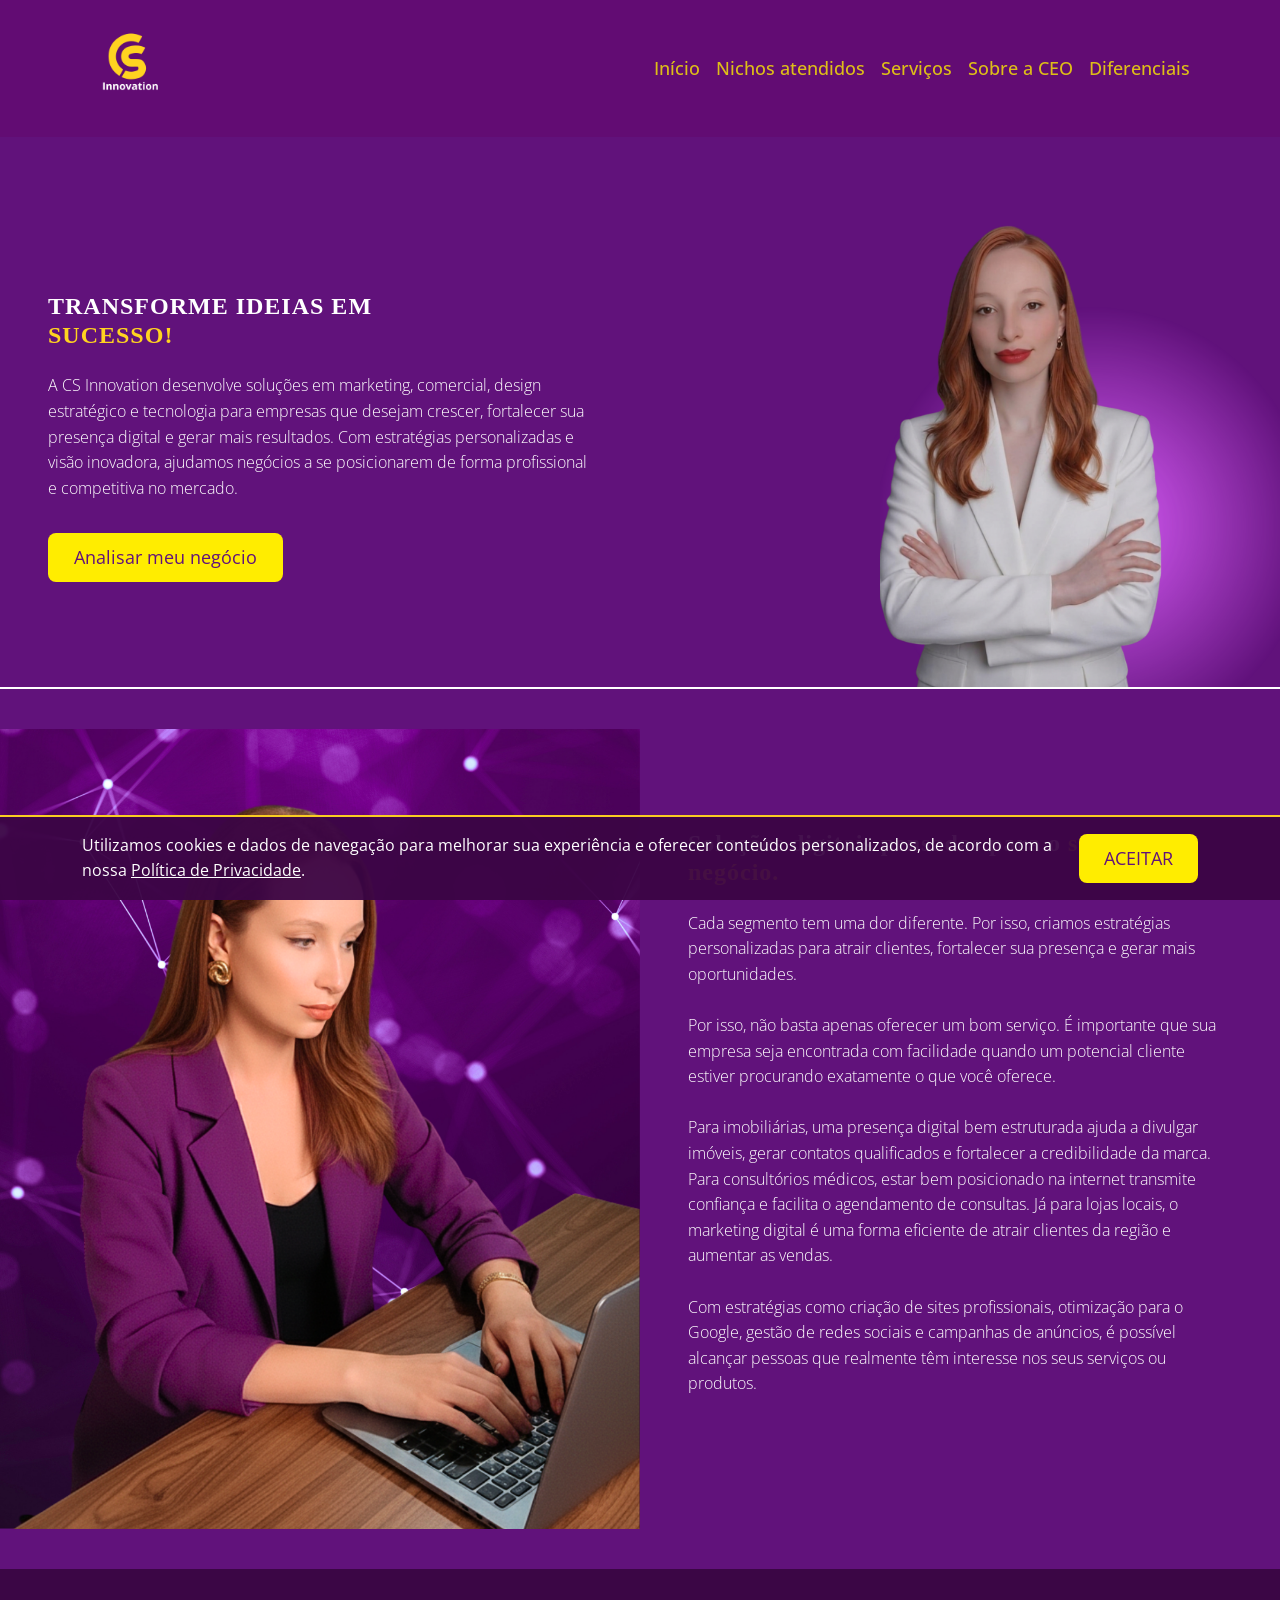
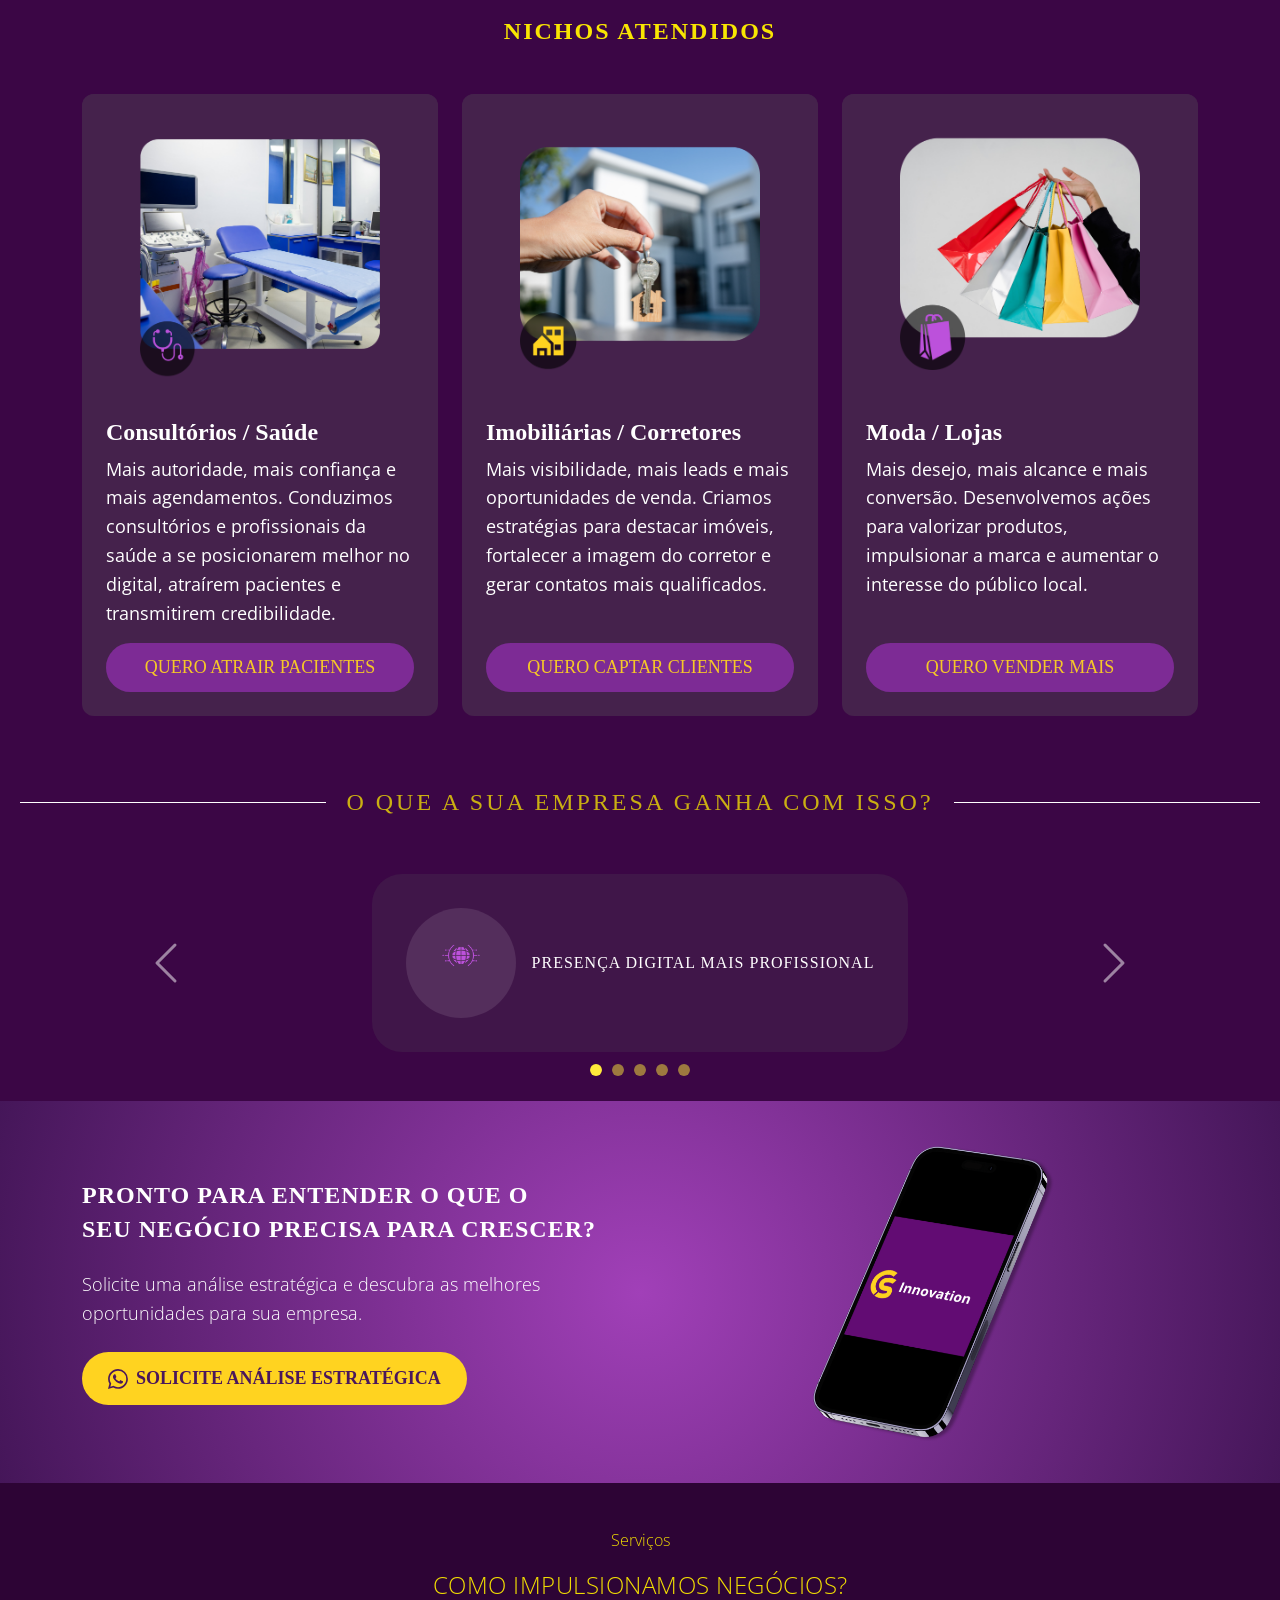
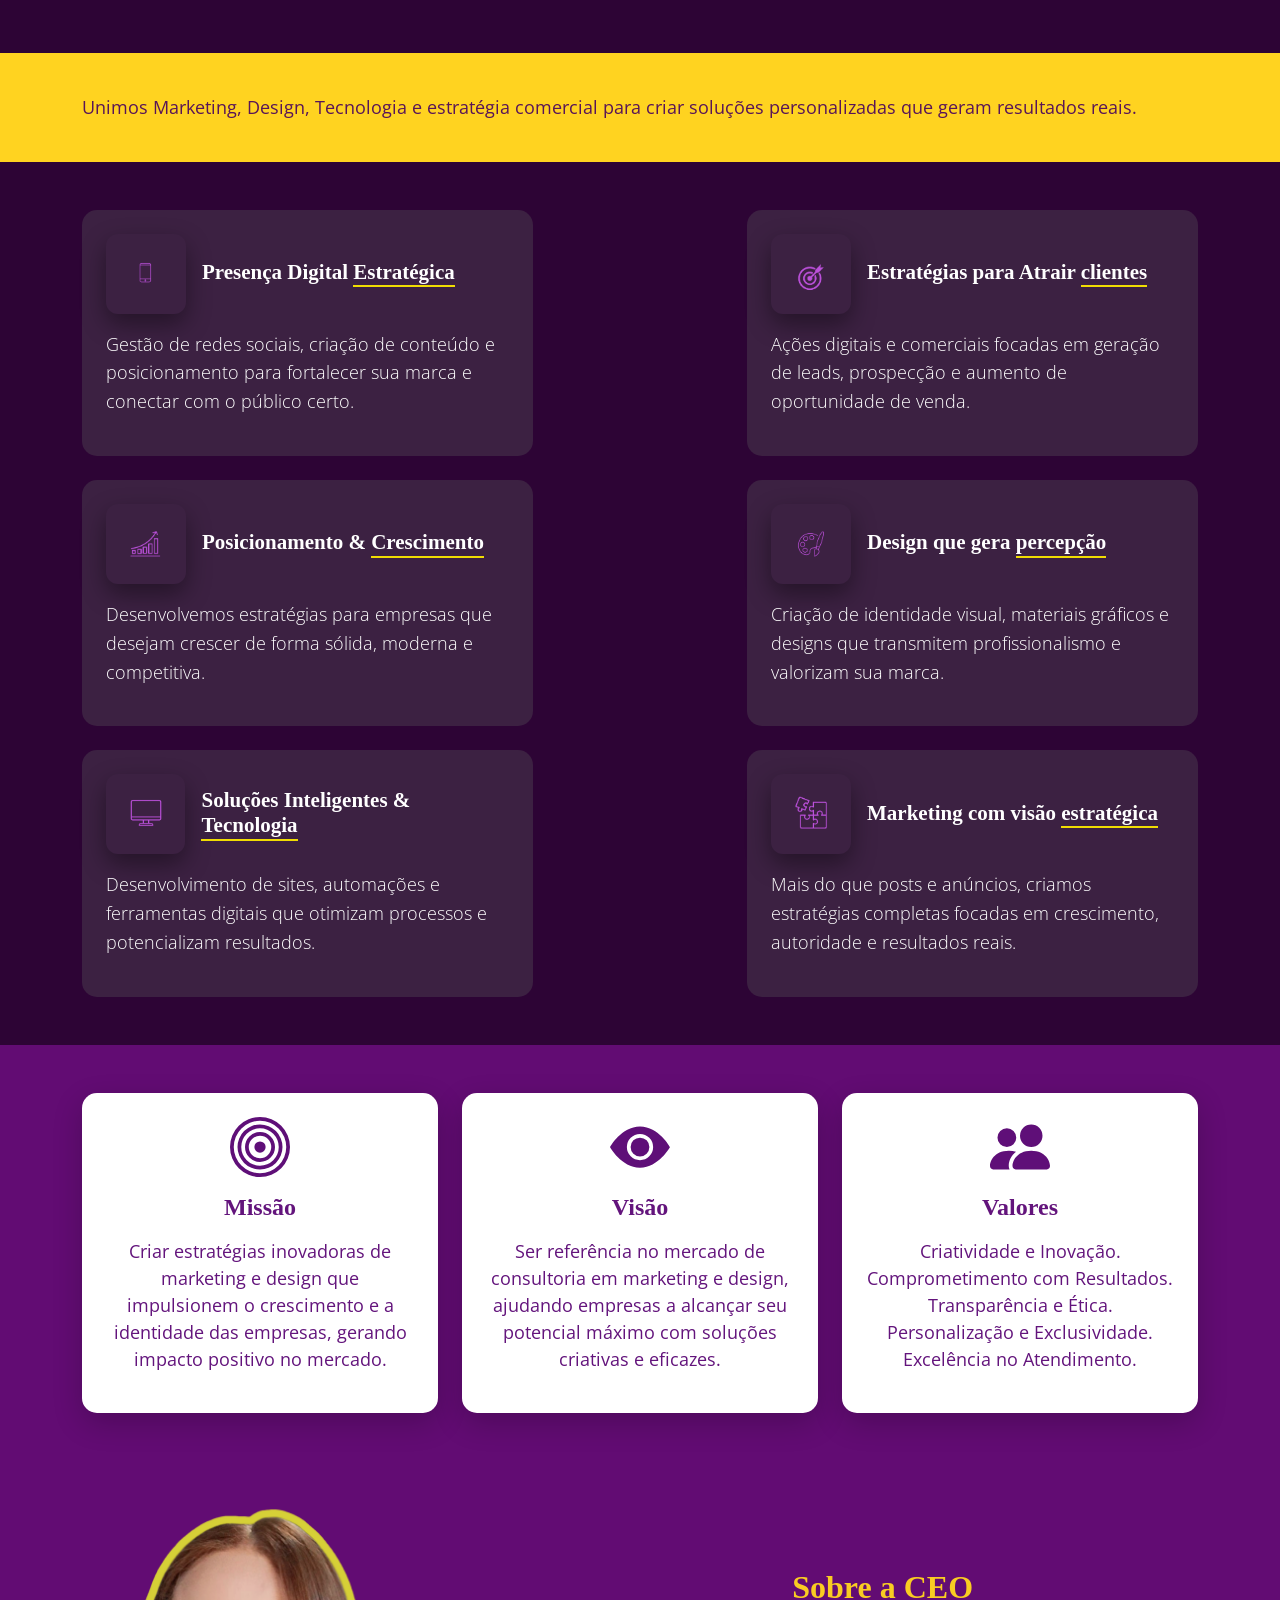
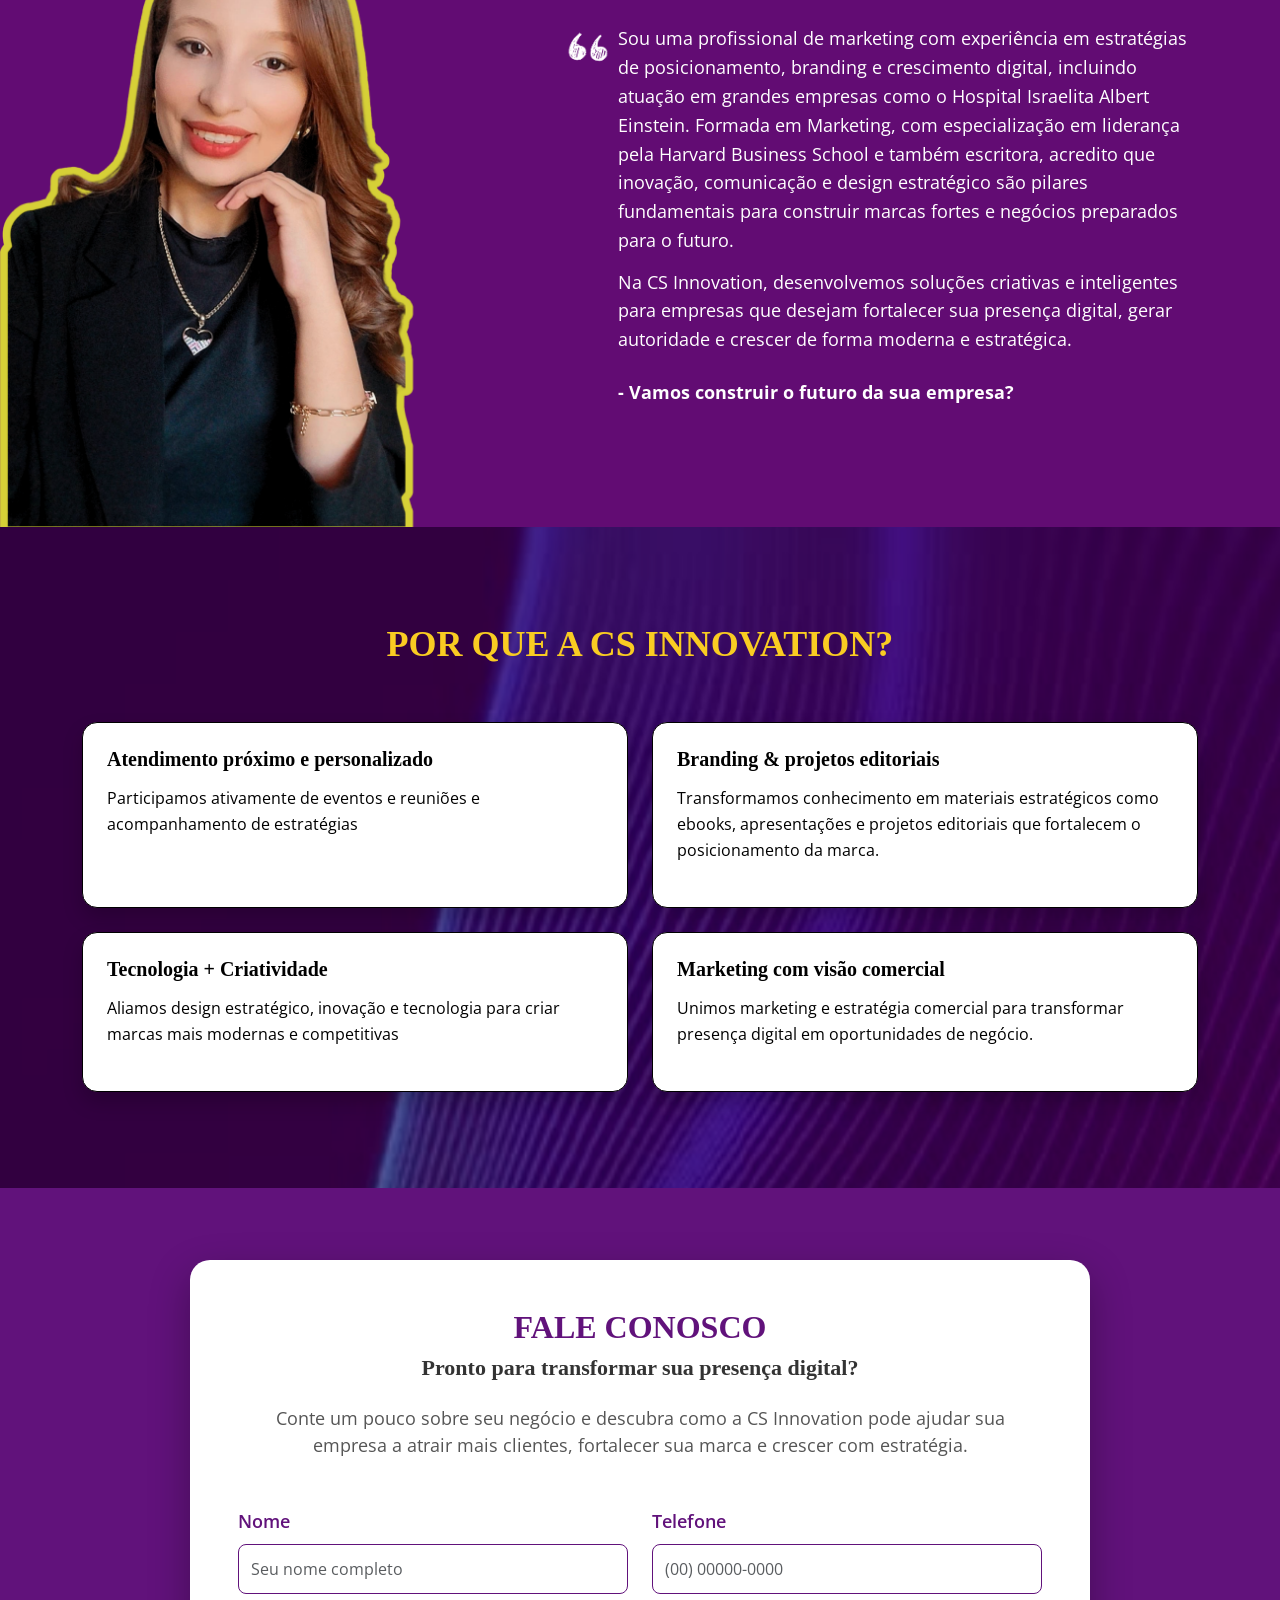
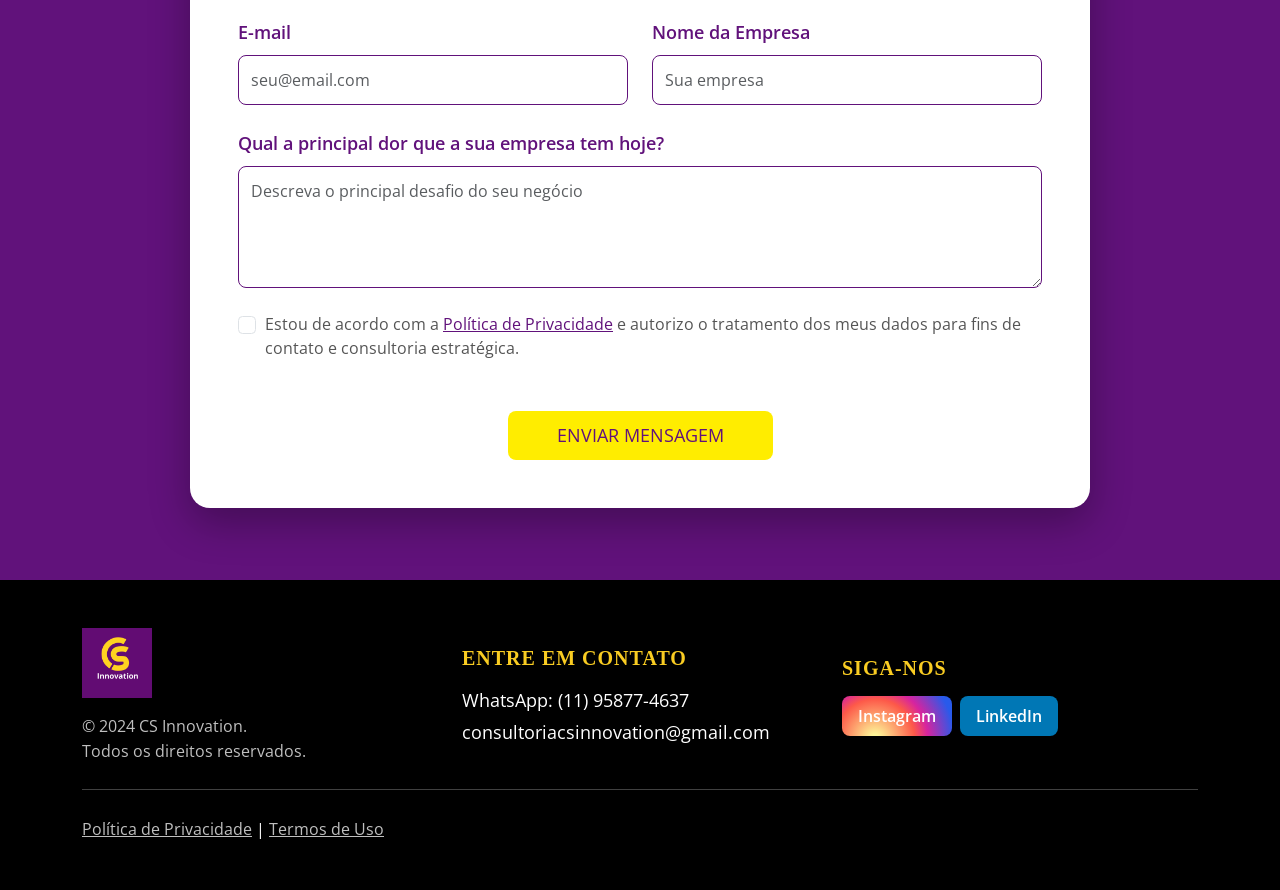
==== commit cdff7602: "Add files via upload" ====
--- a/index.html
+++ b/index.html
@@ -55,7 +55,7 @@
 
                 <div class="collapse navbar-collapse" id="navbarNav">
                     <ul class="navbar-nav ms-auto">
-                        <li class="nav-item"><a class="nav-link" href="#main-content">Inicio</a></li>
+                        <li class="nav-item"><a class="nav-link" href="#main-content">Início</a></li>
                         <li class="nav-item"><a class="nav-link" href="#nichos">Nichos atendidos</a></li>
                         <li class="nav-item"><a class="nav-link" href="#servicos">Serviços</a></li>
                         <li class="nav-item"><a class="nav-link" href="#ceo">Sobre a CEO</a></li>
@@ -116,7 +116,7 @@
                         </h2>
                         <div class="hero-description">
                            <p> Cada segmento tem uma dor diferente. Por isso,
-                                criamos estratégicas personalizadas para atrair
+                                criamos estratégias personalizadas para atrair
                                 clientes, fortalecer sua presença e gerar mais
                                 oportunidades.
                                 <br><br>
@@ -217,7 +217,7 @@
                                 <div class="d-flex align-items-center p-4">
                                     <img src="img/8.png" class="ganhos-icon ganhos-icon-lg" alt="Presencial Digital">
                                     <div class="ganhos-text-wrapper ms-3">
-                                        <h3 class="card-title text-center">PRESENCIAL DIGITAL MAIS PROFISSIONAL</h3>
+                                        <h3 class="card-title text-center">PRESENÇA DIGITAL MAIS PROFISSIONAL</h3>
                                     </div>
                                 </div>
                             </div>
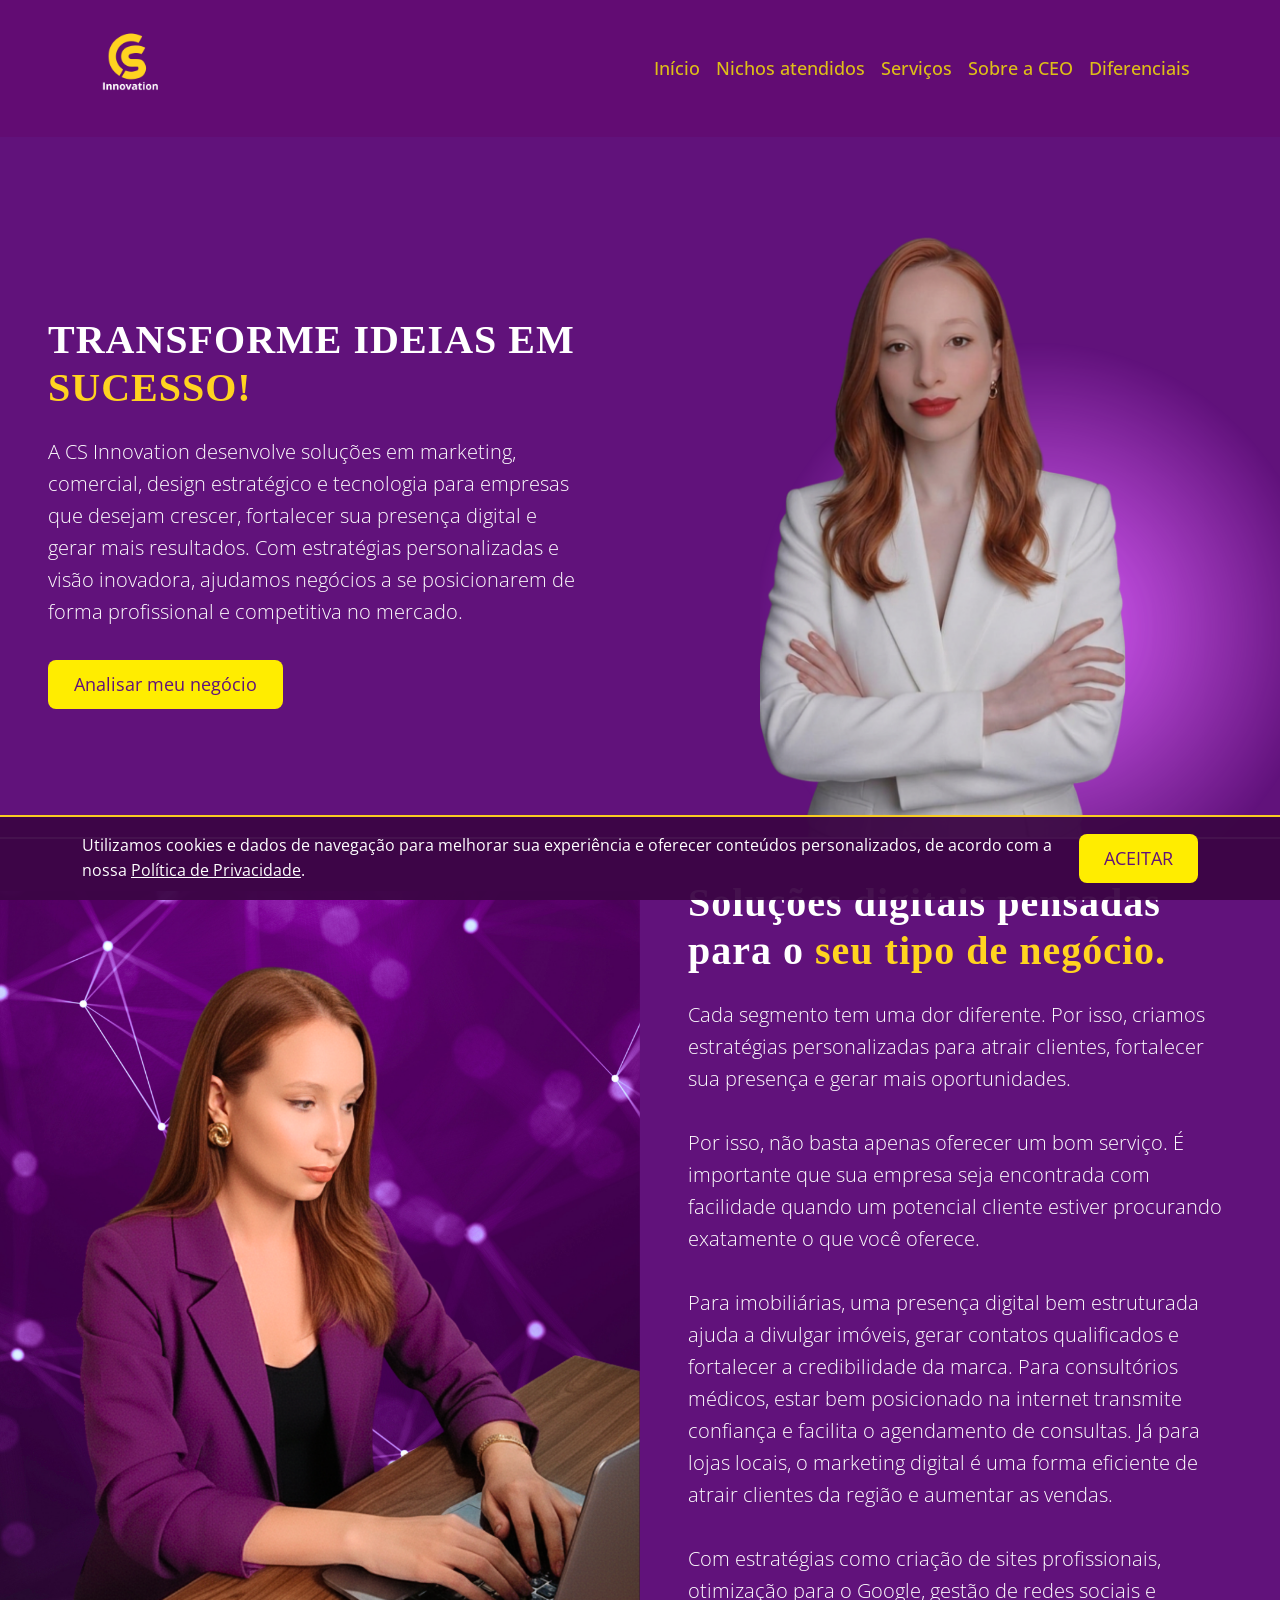
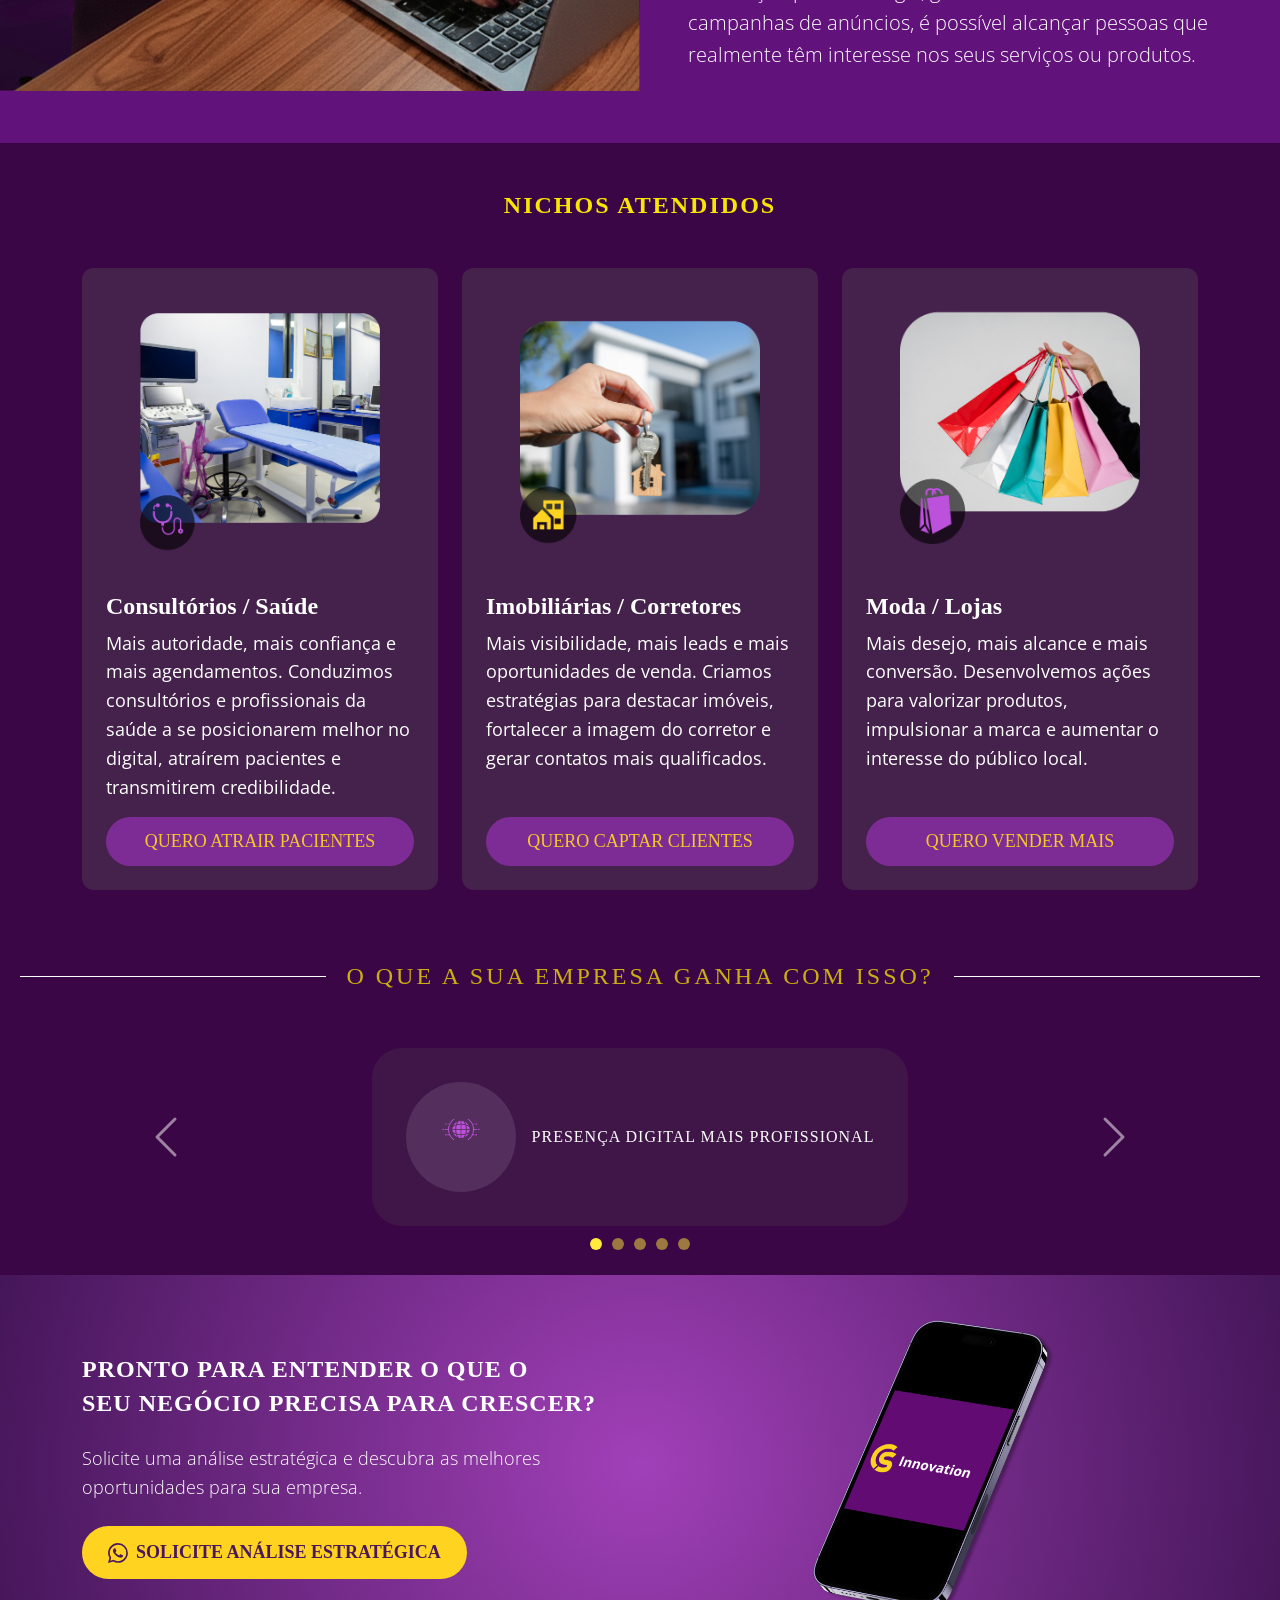
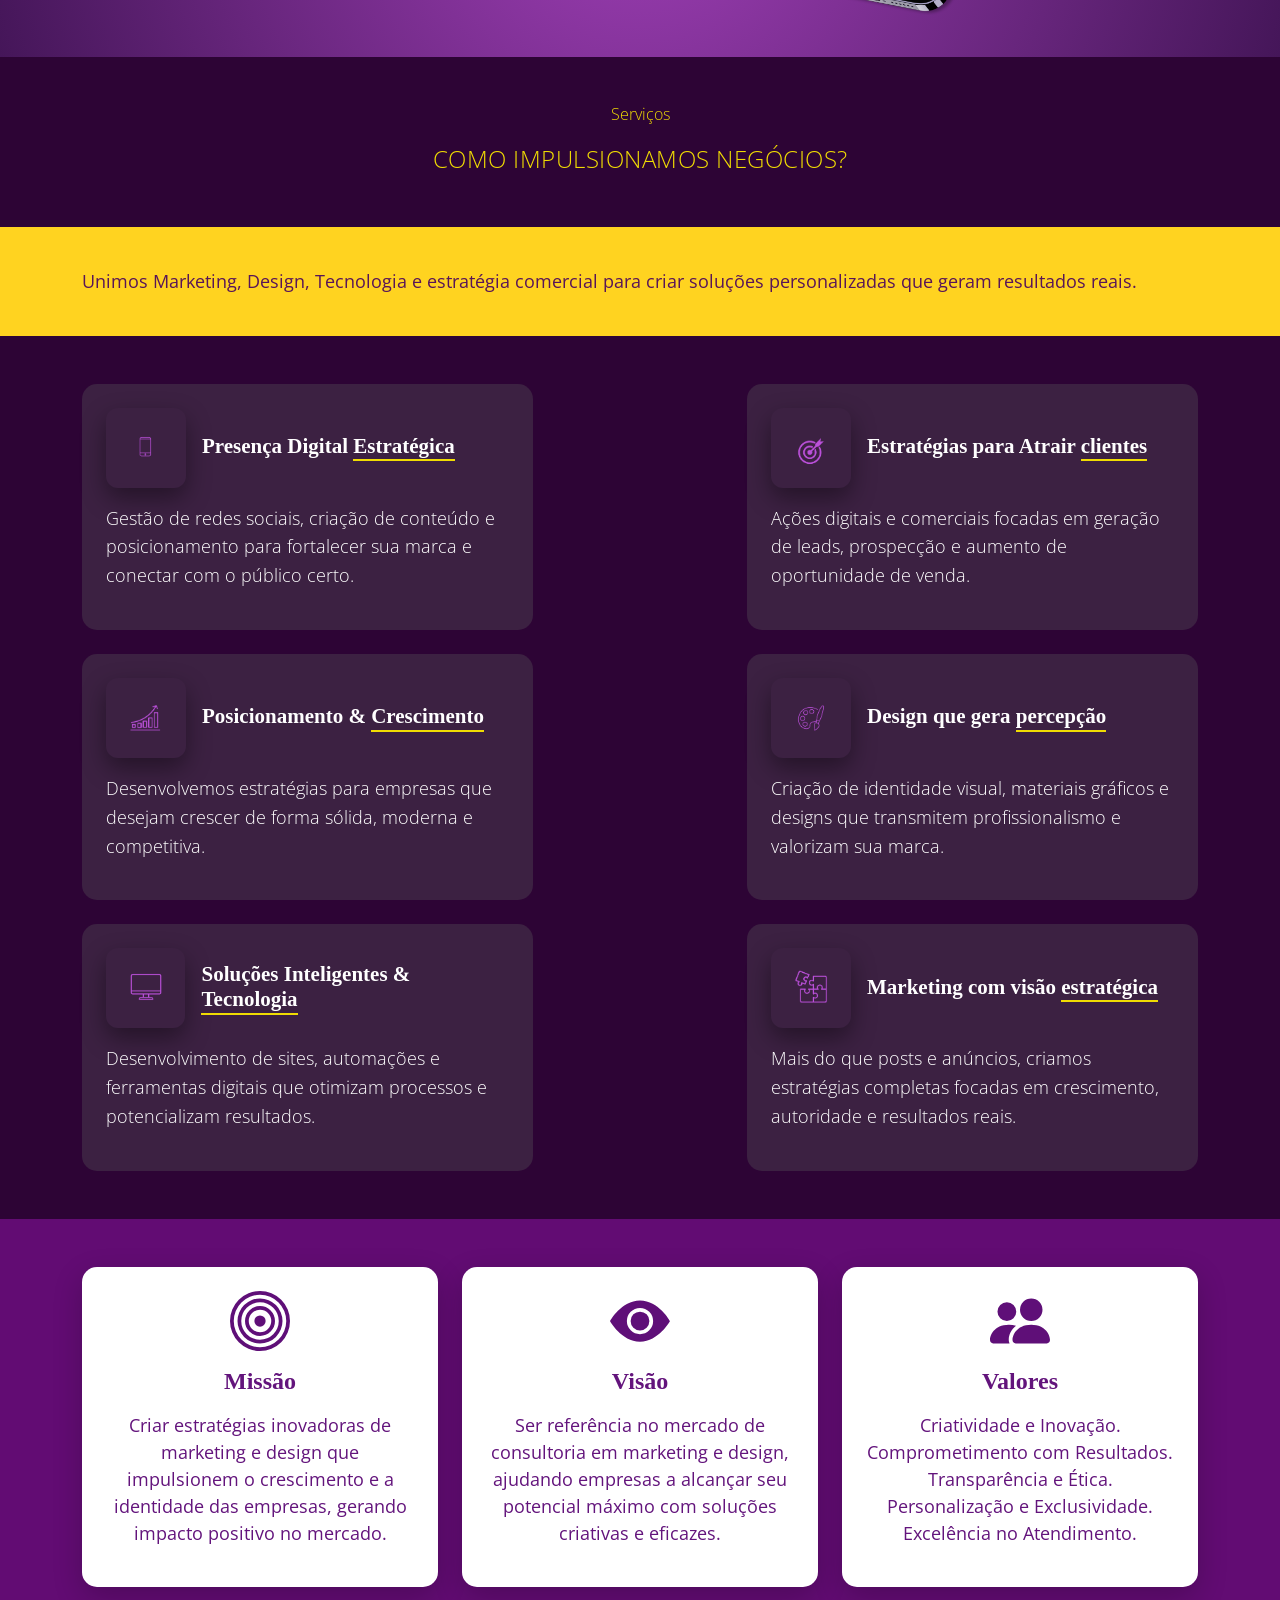
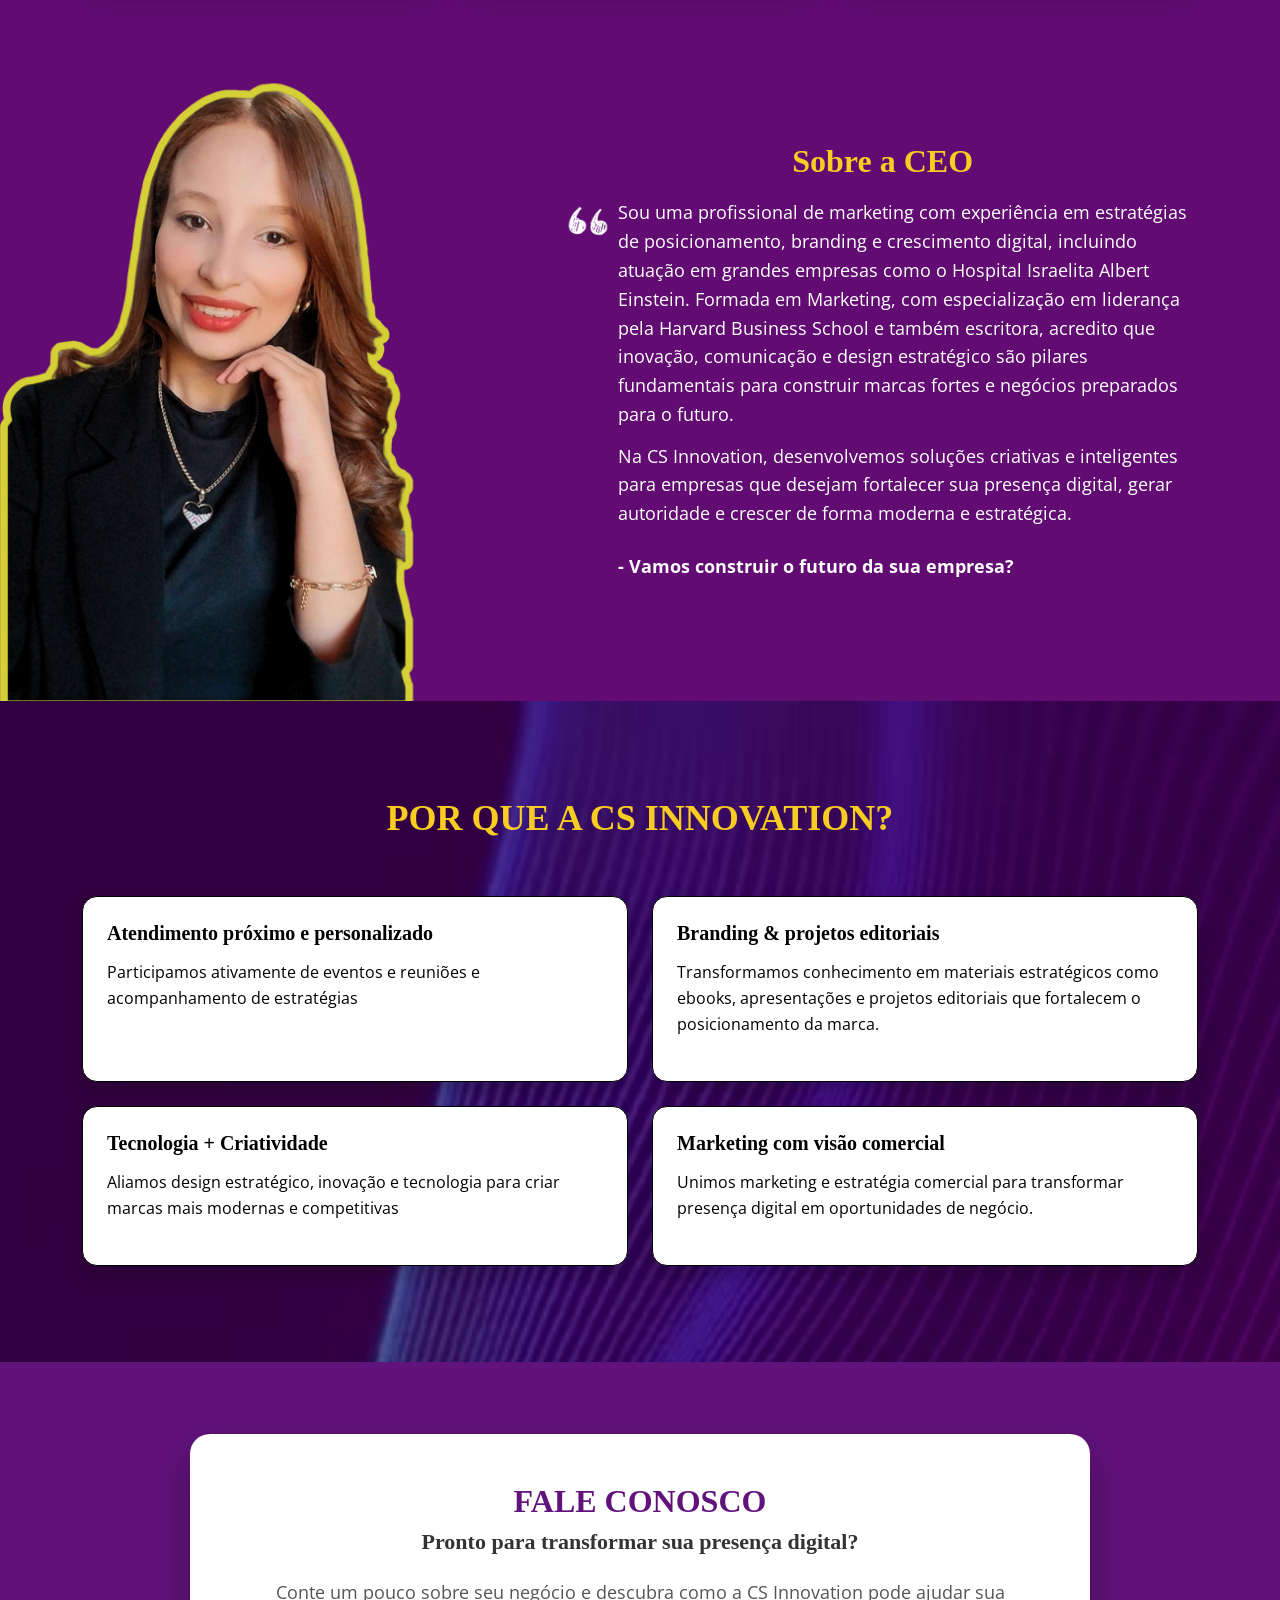
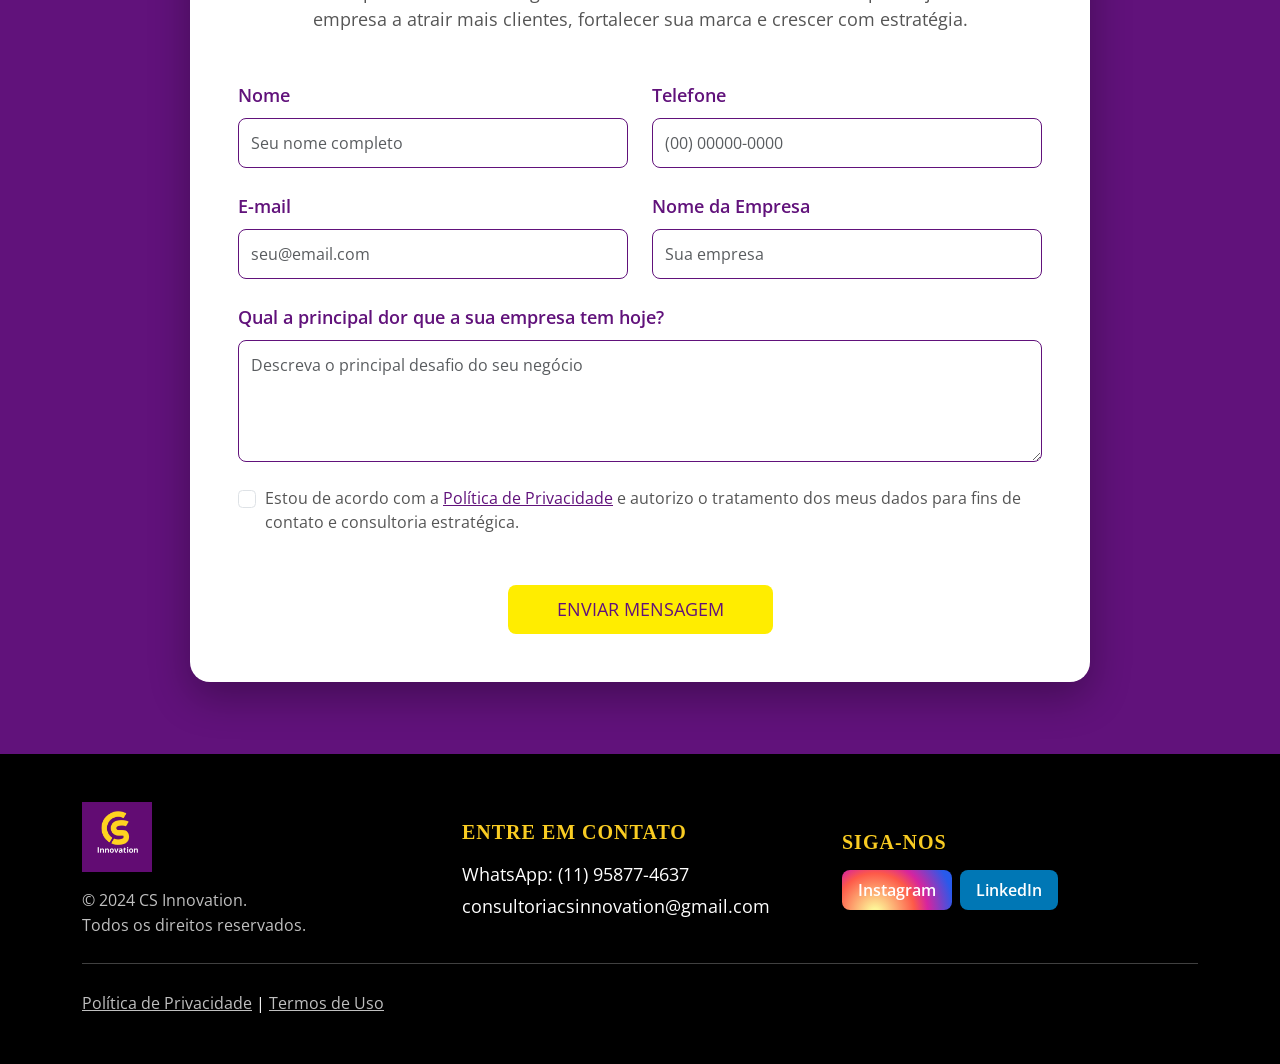
==== commit 7bee97d7: "Add files via upload" ====
--- a/index.html
+++ b/index.html
@@ -8,6 +8,7 @@
     <meta name="keywords" content="marketing digital aruja, design estrategico aruja, marketing para medicos aruja, marketing imobiliario aruja, propaganda para lojas aruja">
     <meta name="author" content="CS Innovation">
     
+    
     <!-- Open Graph (Redes Sociais) -->
     <meta property="og:title" content="CS Innovation | Marketing Digital e Design em Arujá">
     <meta property="og:description" content="Transforme seu negócio em Arujá com marketing digital especializado para saúde, imobiliário e varejo.">
@@ -15,6 +16,7 @@
     <meta property="og:url" content="https://cs-innovation-six.vercel.app">
     <meta property="og:image" content="https://cs-innovation-six.vercel.app/img/logo CS .png">
 
+    <link rel="icon" type="image/png" href="img/logo CS .png">
     <!-- Bibliotecas Externas: Bootstrap e Google Fonts -->
     <link href="https://cdn.jsdelivr.net/npm/bootstrap@5.3.3/dist/css/bootstrap.min.css" rel="stylesheet">
     <link rel="preconnect" href="https://fonts.googleapis.com">
--- a/style.css
+++ b/style.css
@@ -91,7 +91,7 @@
     font-family: var(--font-title);
     font-weight: 700;
     text-align: left;
-    font-size: 24px;
+    font-size: 40px;
     color: #FFFFFF;
     line-height: 1.2;
     margin-bottom: 1.5rem;
@@ -108,7 +108,7 @@
     font-weight: 300;
     text-align: left;
     color: #FFFFFF;
-    font-size: 16px;
+    font-size: 20px;
     max-width: 540px;
     margin-bottom: 2rem;
 }
@@ -155,7 +155,7 @@
 }
 
 .ceo-img {
-    max-height: 500px;
+    max-height: 650px;
     width: auto;
     display: block;
 }
@@ -680,7 +680,7 @@
         padding-left: 20px; 
         padding-right: 20px; 
     }
-    .hero-title, .cta-title, .mvv-title { font-size: 28px; text-align: center; }
+    .hero-title, .cta-title, .mvv-title { font-size: 32px; text-align: center; }
     .hero-title { text-align: left; }
     .hero-description, .cta-description, .mvv-text { text-align: left; }
 
